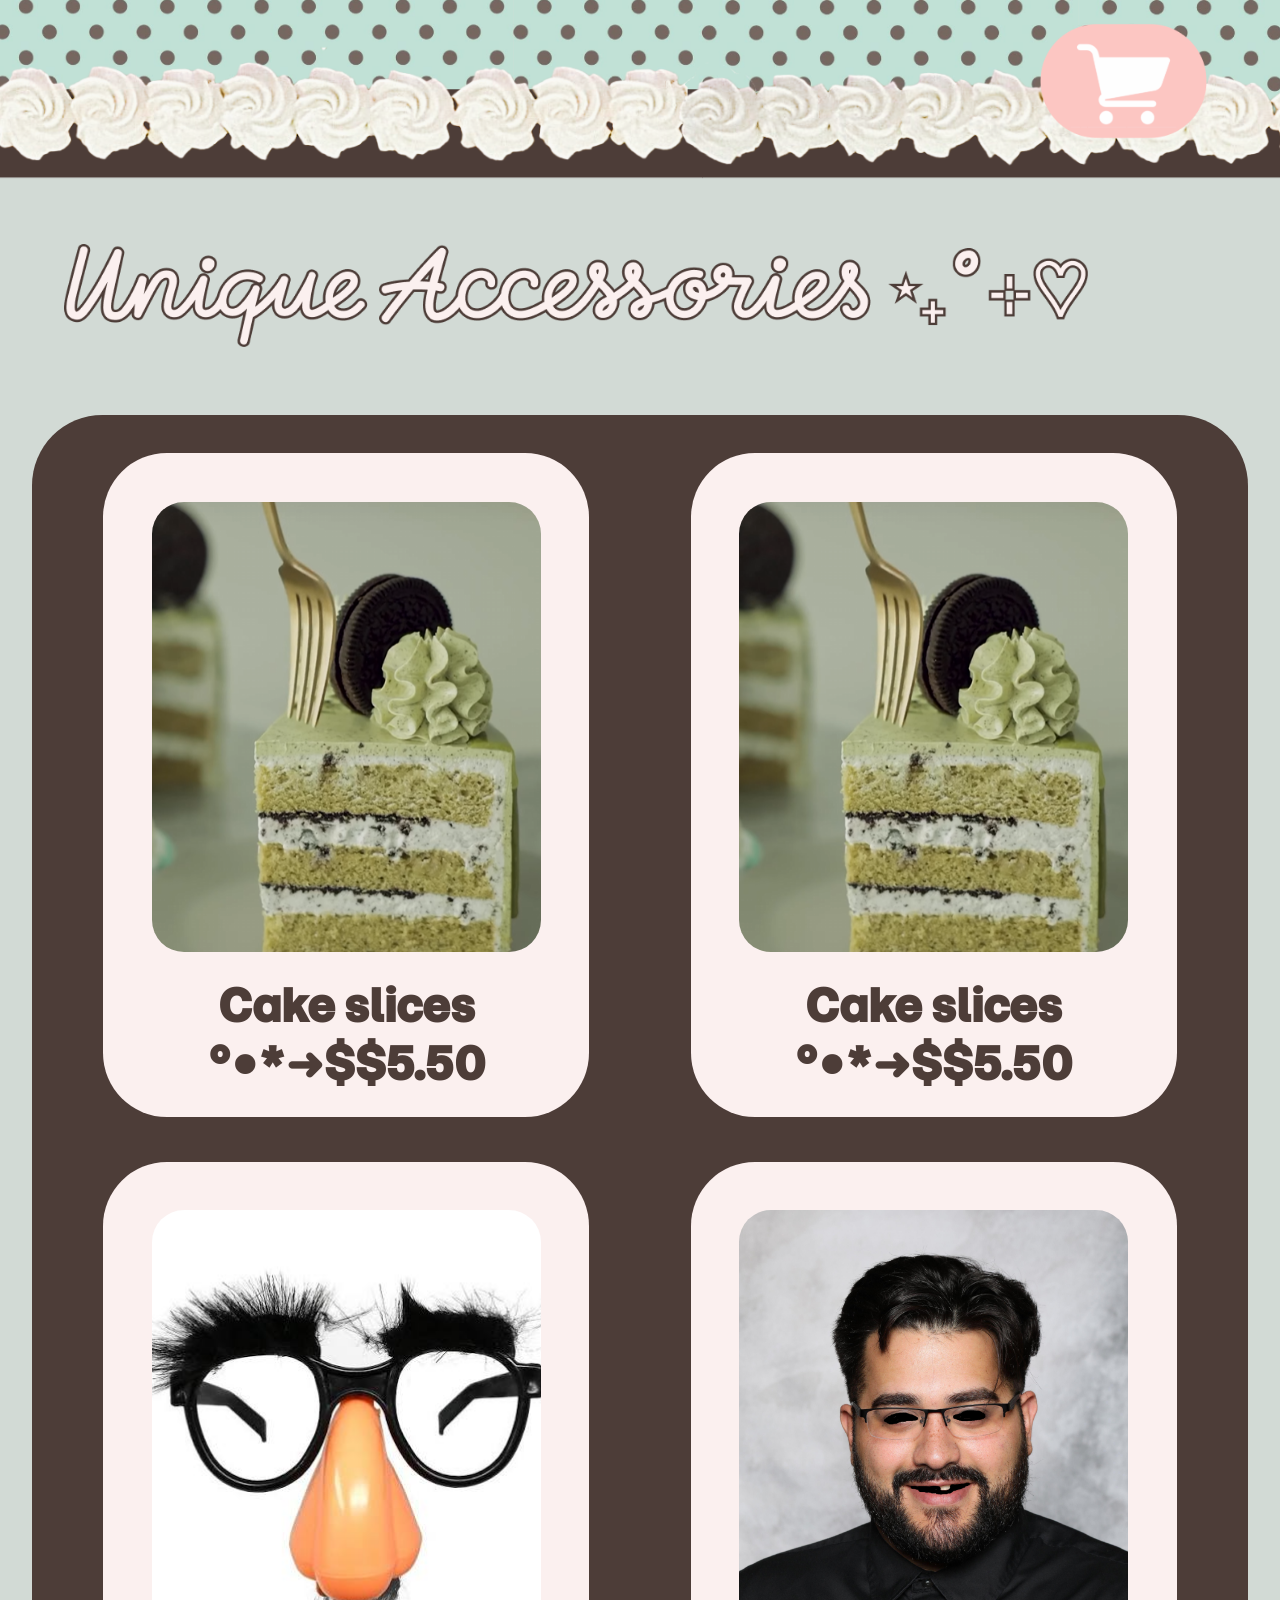
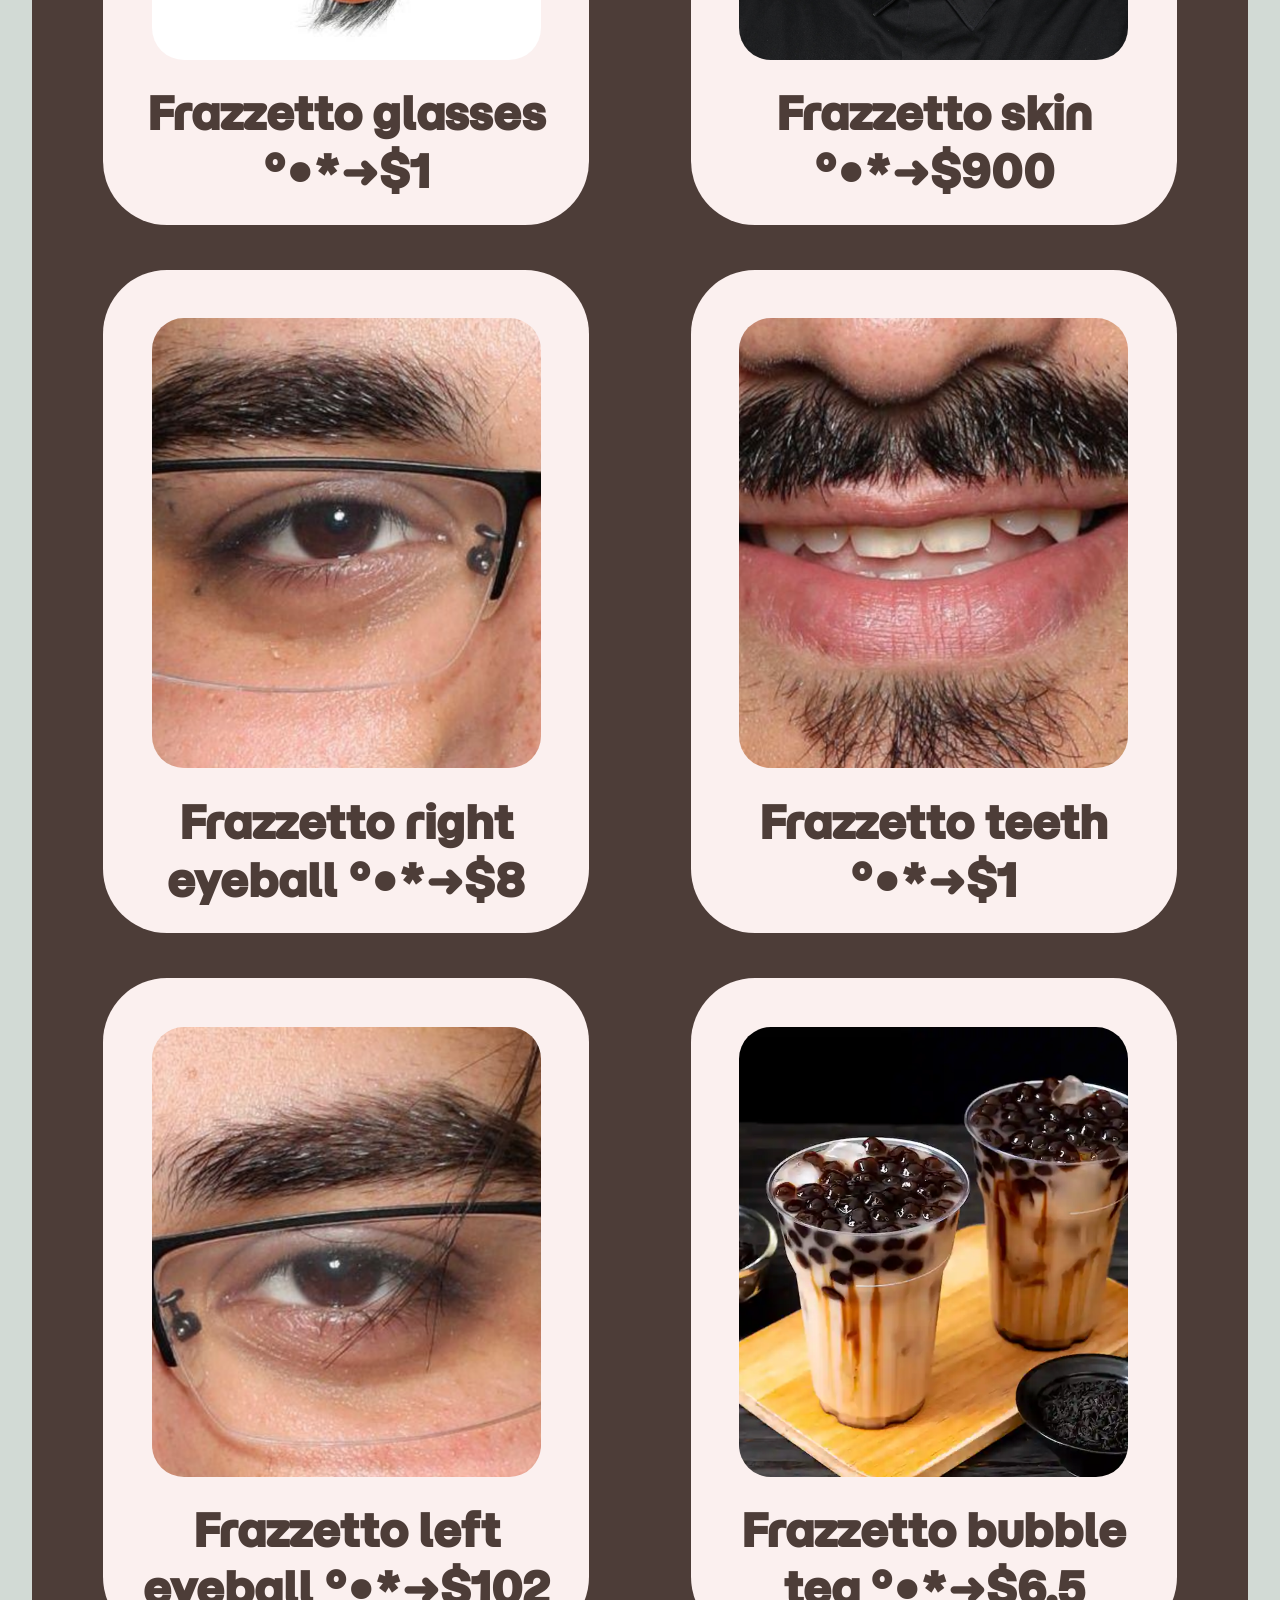
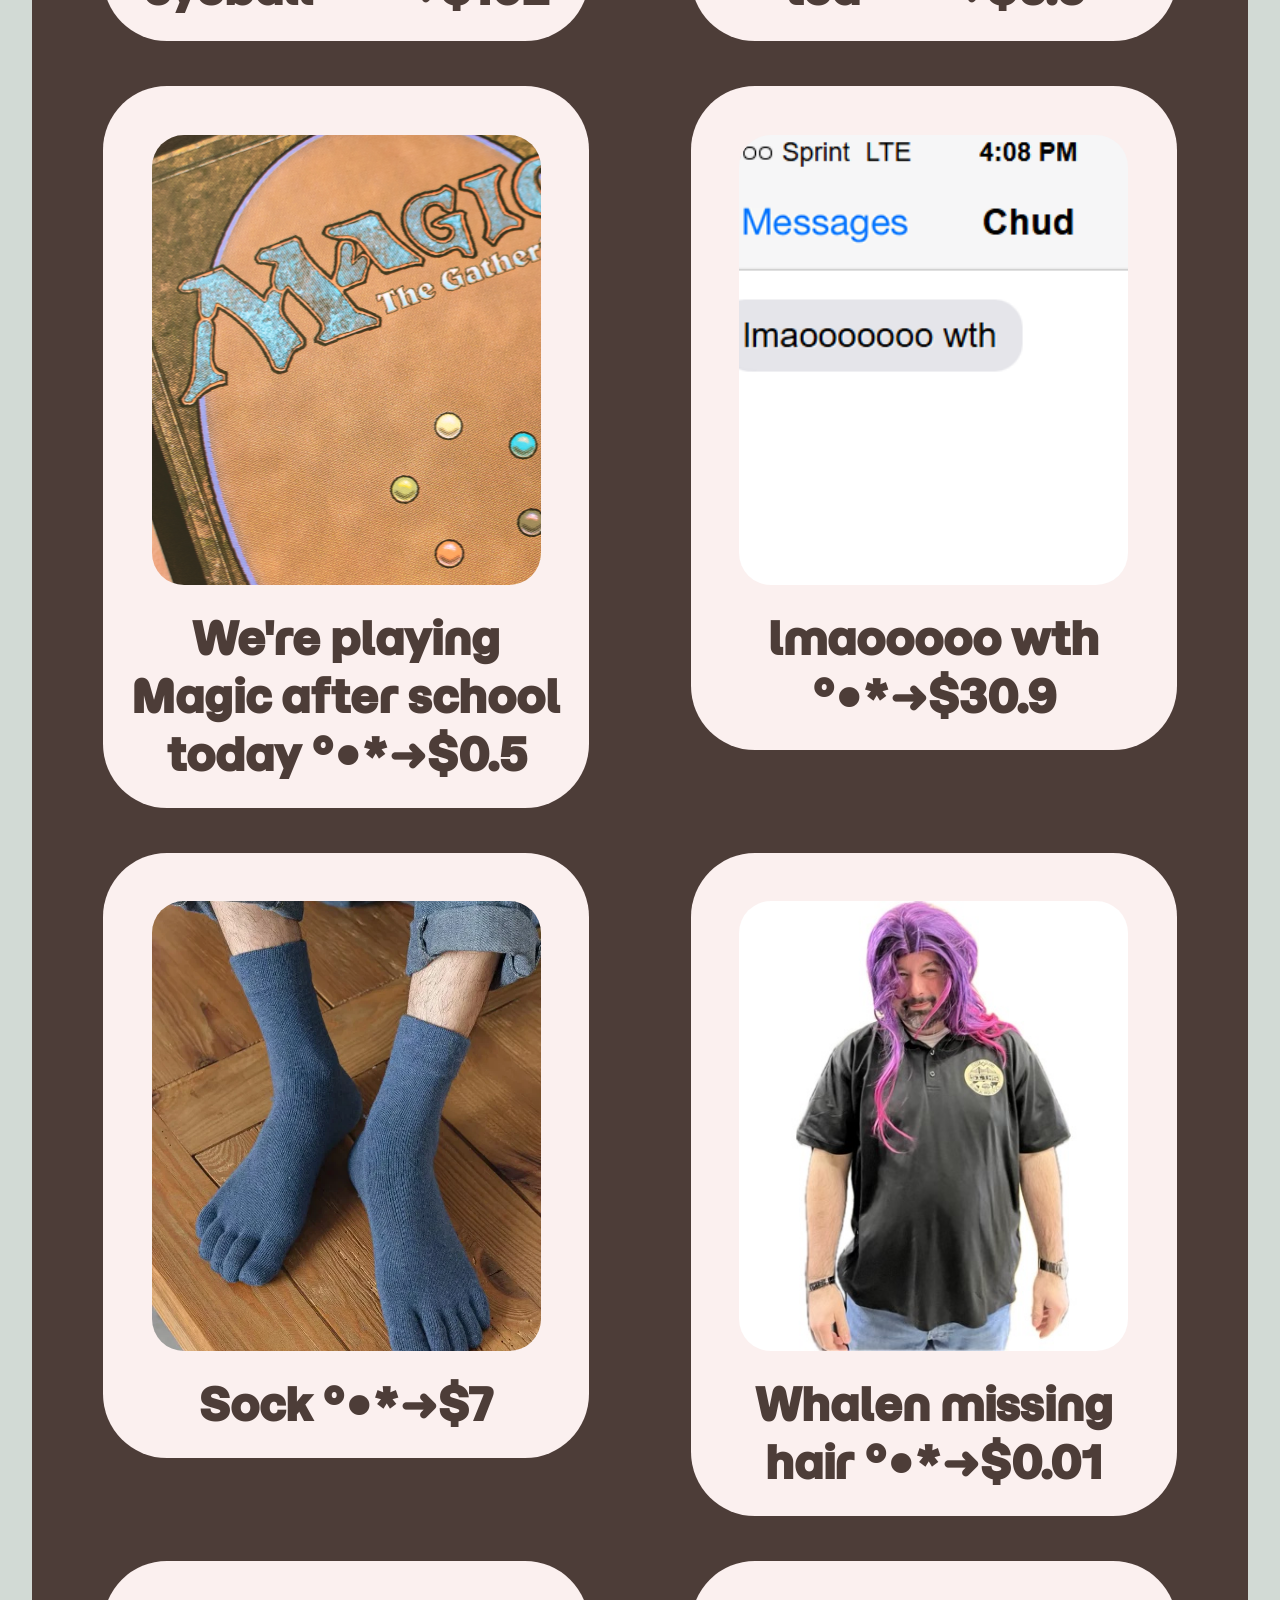
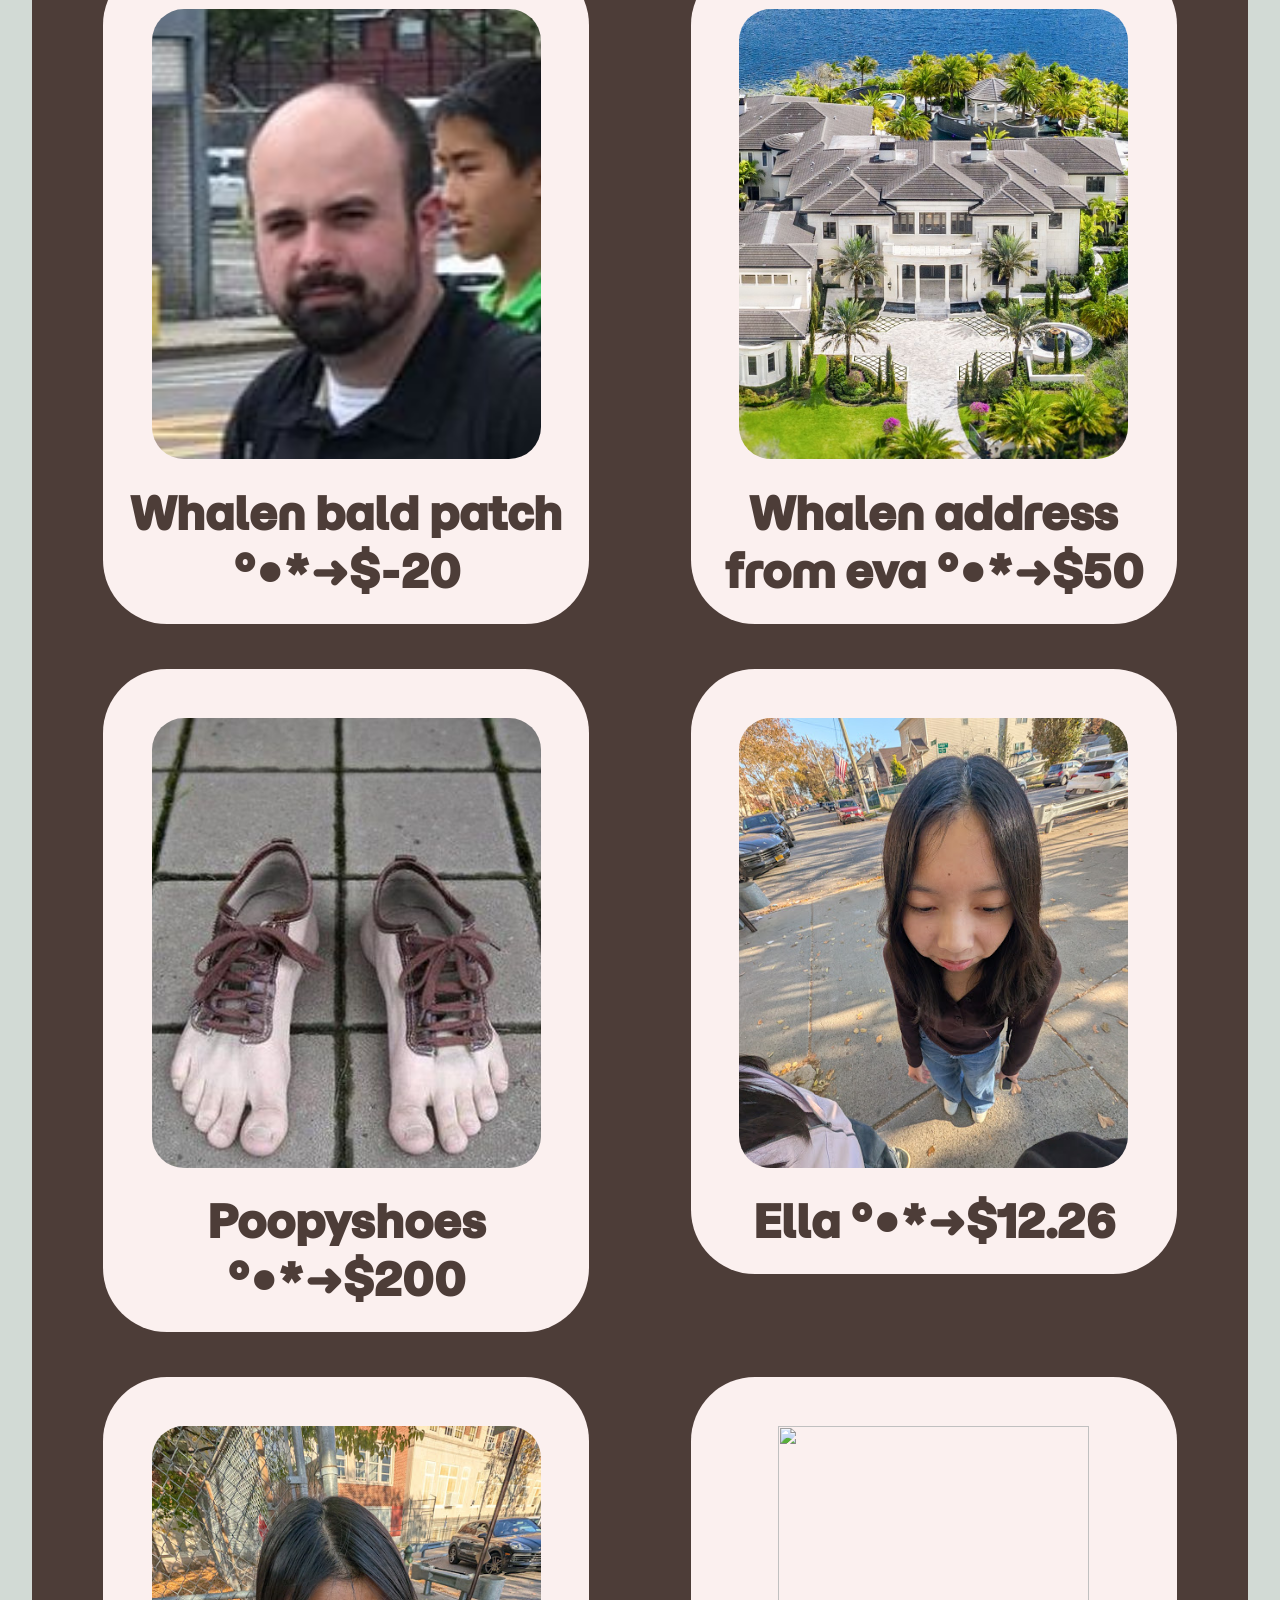
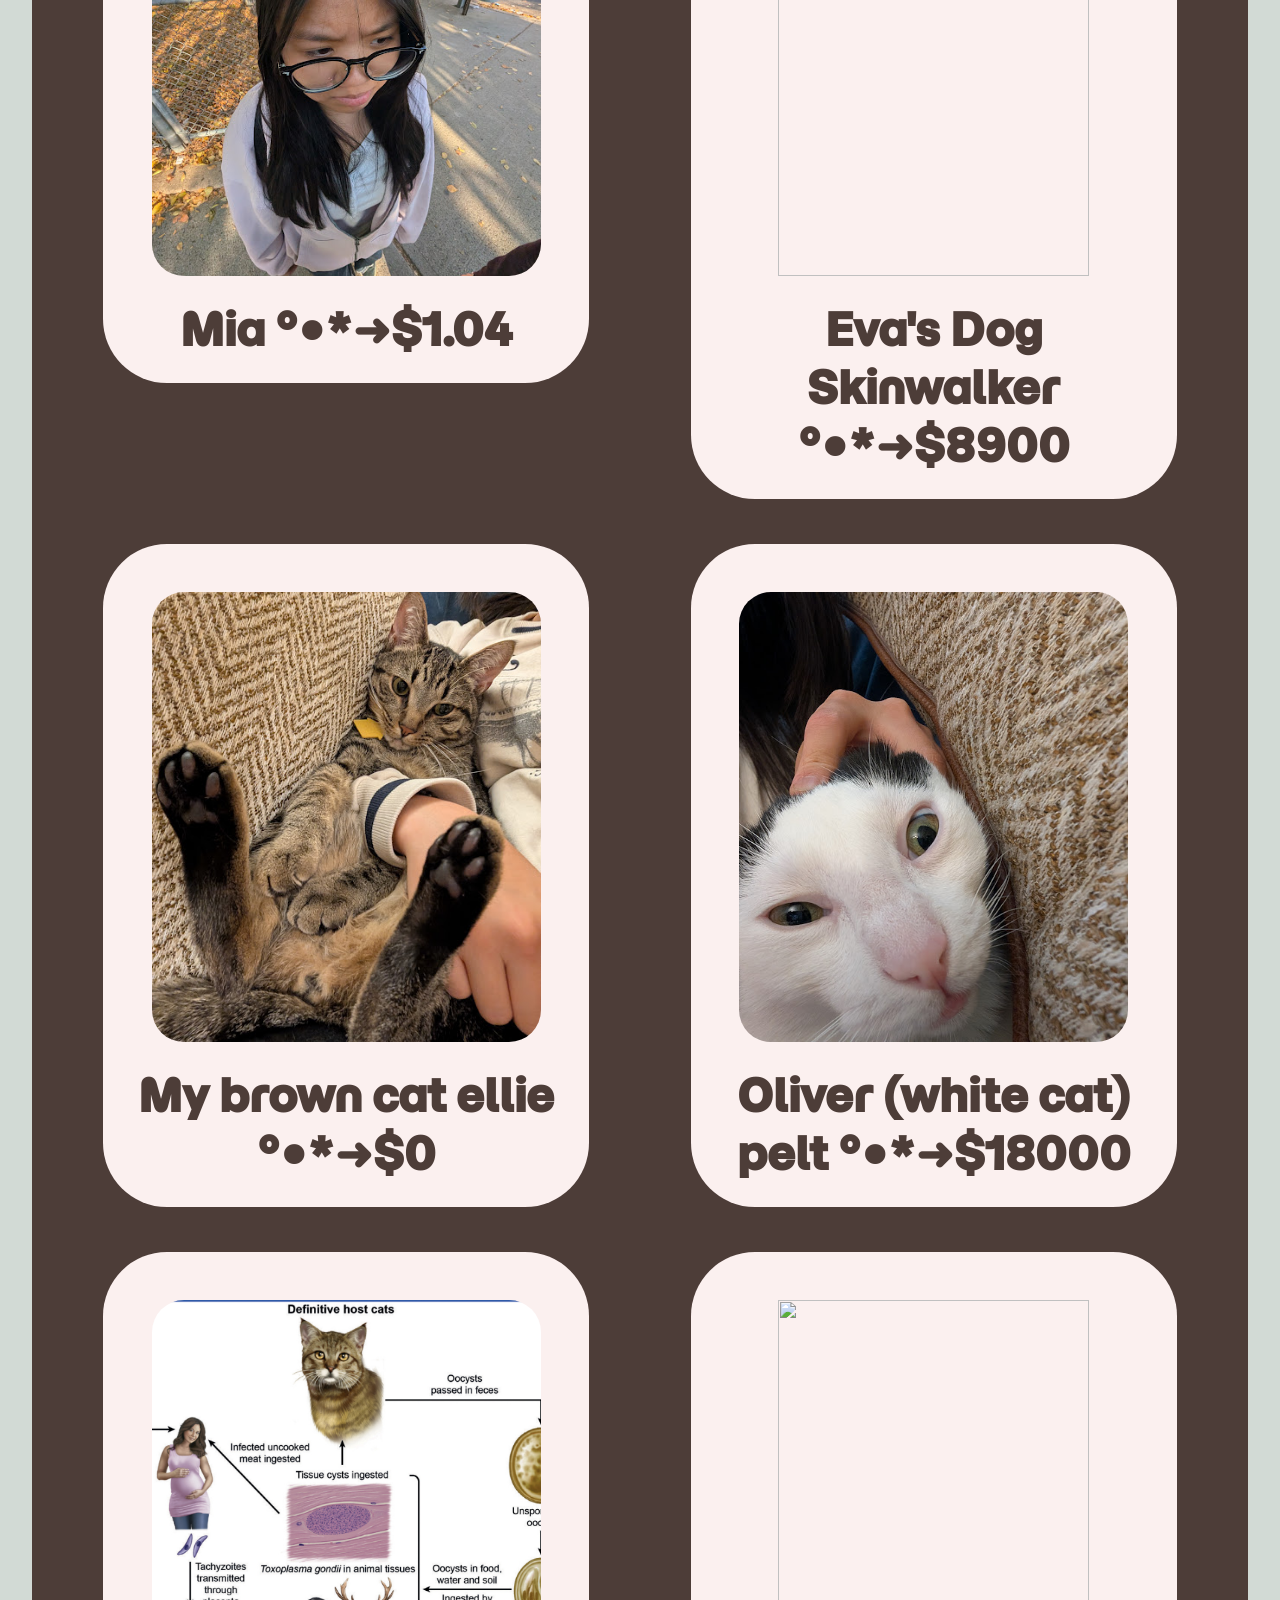
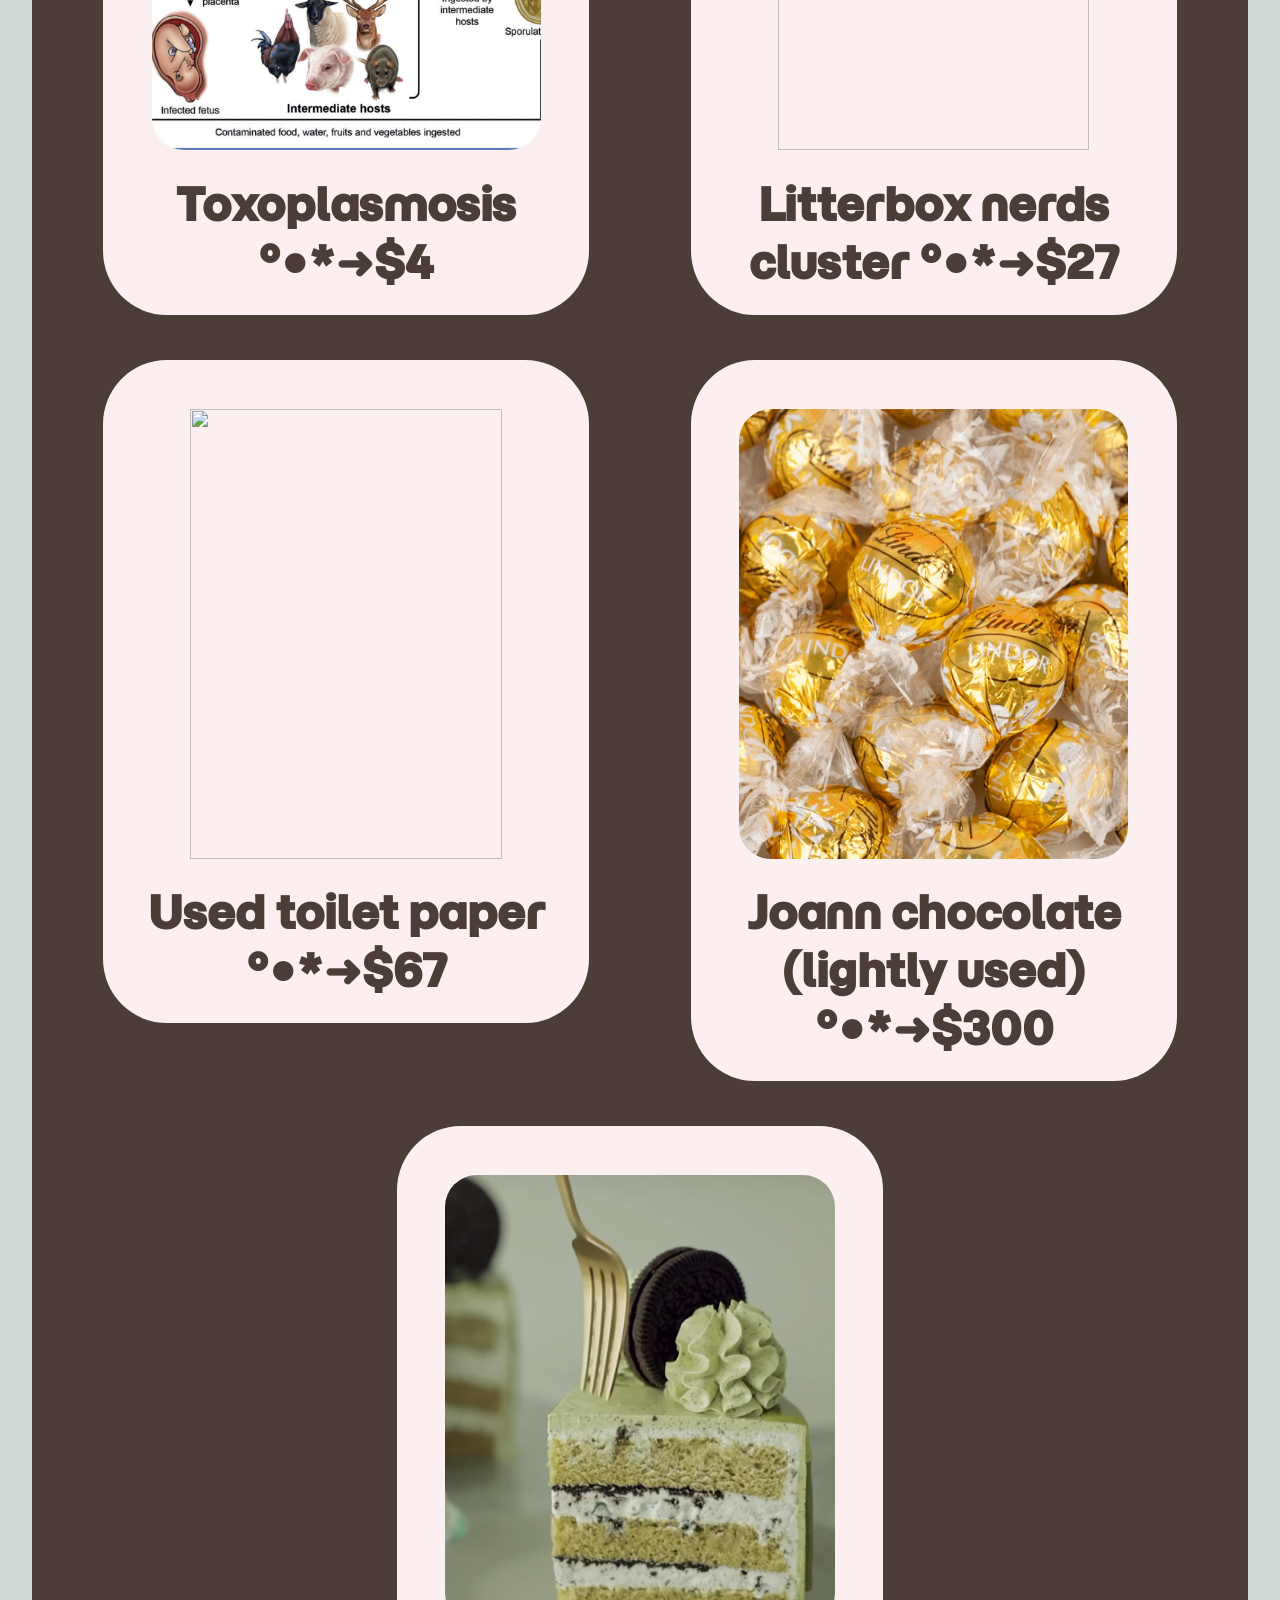
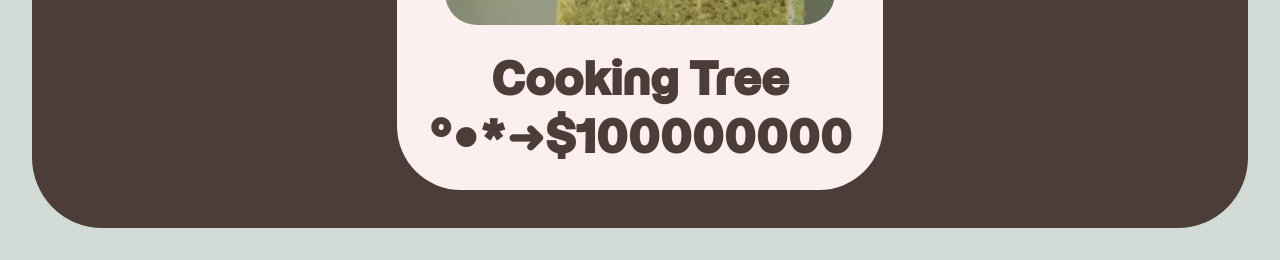
==== shopping.html @ 034e16b4 "save the °•*➜$ symbol" ====
<!DOCTYPE html>
<html lang="en">
<head>
    <meta charset="UTF-8">
    <meta name="viewport" content="width=device-width, initial-scale=1.0">
    <!-- css things -->
    <link rel="stylesheet" href="shopping.css">

    <link rel="preconnect" href="https://fonts.googleapis.com">
    <link rel="preconnect" href="https://fonts.gstatic.com" crossorigin>
    <!-- fonts -->
    <link href="https://fonts.googleapis.com/css2?family=Momo+Trust+Display&display=swap" rel="stylesheet">

    <title>Shopping Page</title>
</head>
<body>
    <div class="nav">
        <img src="design/navbar.png" id = "navImage">
        <img src="design/shoppingCart.png" id = "shoppingBtn">
    </div>

    <img src="design/title.png" id = "title">

    <div class="main" id= "main">
        <div class="card">
            <img src="itemImage/cookingtree.png" class="itemImage">
            <p class="itemName">Cake slices °•*➜$$5.50</p>
            
        </div>

        <div class="card">
            <img src="itemImage/cookingtree.png" class="itemImage">
            <p class="itemName">Cake slices °•*➜$$5.50</p>
            
        </div>

    </div>

    <script src="shopping.js"></script>
</body >
</html>
---- shopping.css ----
body {
    margin: 0;
    padding:0;
    align-items: center;
    justify-content: center;
    box-sizing: border-box;
    overflow-x: hidden;
    background-color: var(--snow);
} 
*{
    margin: 0;
    padding: 0;
    position: relative;
}

:root{
    --chocolate: #4D3D38;
    --seagrass: #61988E;
    --snow:#D2DAD5;
    --cream:#FBF0EF;
    --coral:#FFADAD;
}

.nav{
    height: 20vh;
    display: flex;
    position: relative;
}

#navImage{
    height: 100%;
    min-width: 100vw;
    object-fit:contain ;
    position: absolute;
}

#shoppingBtn{
    height: 80%;
    position: absolute;
    right: 5%;
    top:5%;
}

#title{
    max-height: 15%;
    max-width: 80%;
    
    margin-left: 5%;
    margin-top: 5%;
}

.main{
    overflow: hidden;
    display: flex;
    flex-direction: row;
    flex-wrap: wrap;

    gap: 5vh 2.5%;
    justify-content: space-evenly;
    align-items: normal;

    background-color: var(--chocolate);
    border-radius: 5.5vw;
    height: fit-content;
    min-height: 50vh;
    width: 95%;

    margin: 5% auto 2.5%;
    padding: 3% 0 ;
}

.card{
    background-color: var(--cream);
    border-radius: 5vw;

    display: flex;
    flex-direction: column;
    align-items: center;
    justify-content: center;
    text-align: center ;

    padding: 0;
    width: 40%;
    height: fit-content;
    min-height: 60vh;
}

.itemImage{
    object-fit:cover;
    object-position: center;
    width:80%;
    height: 50vh;
    border-radius: 2.5vw;
    margin-top: 10%;
}

.itemName{
  font-family: "Momo Trust Display", sans-serif;
  font-weight: 600;
  font-style: normal;
  font-size: 5vh;
  text-wrap-mode: wrap;
  max-width: 90%;
  color: var(--chocolate);
  
  margin: 5% 0px;
}
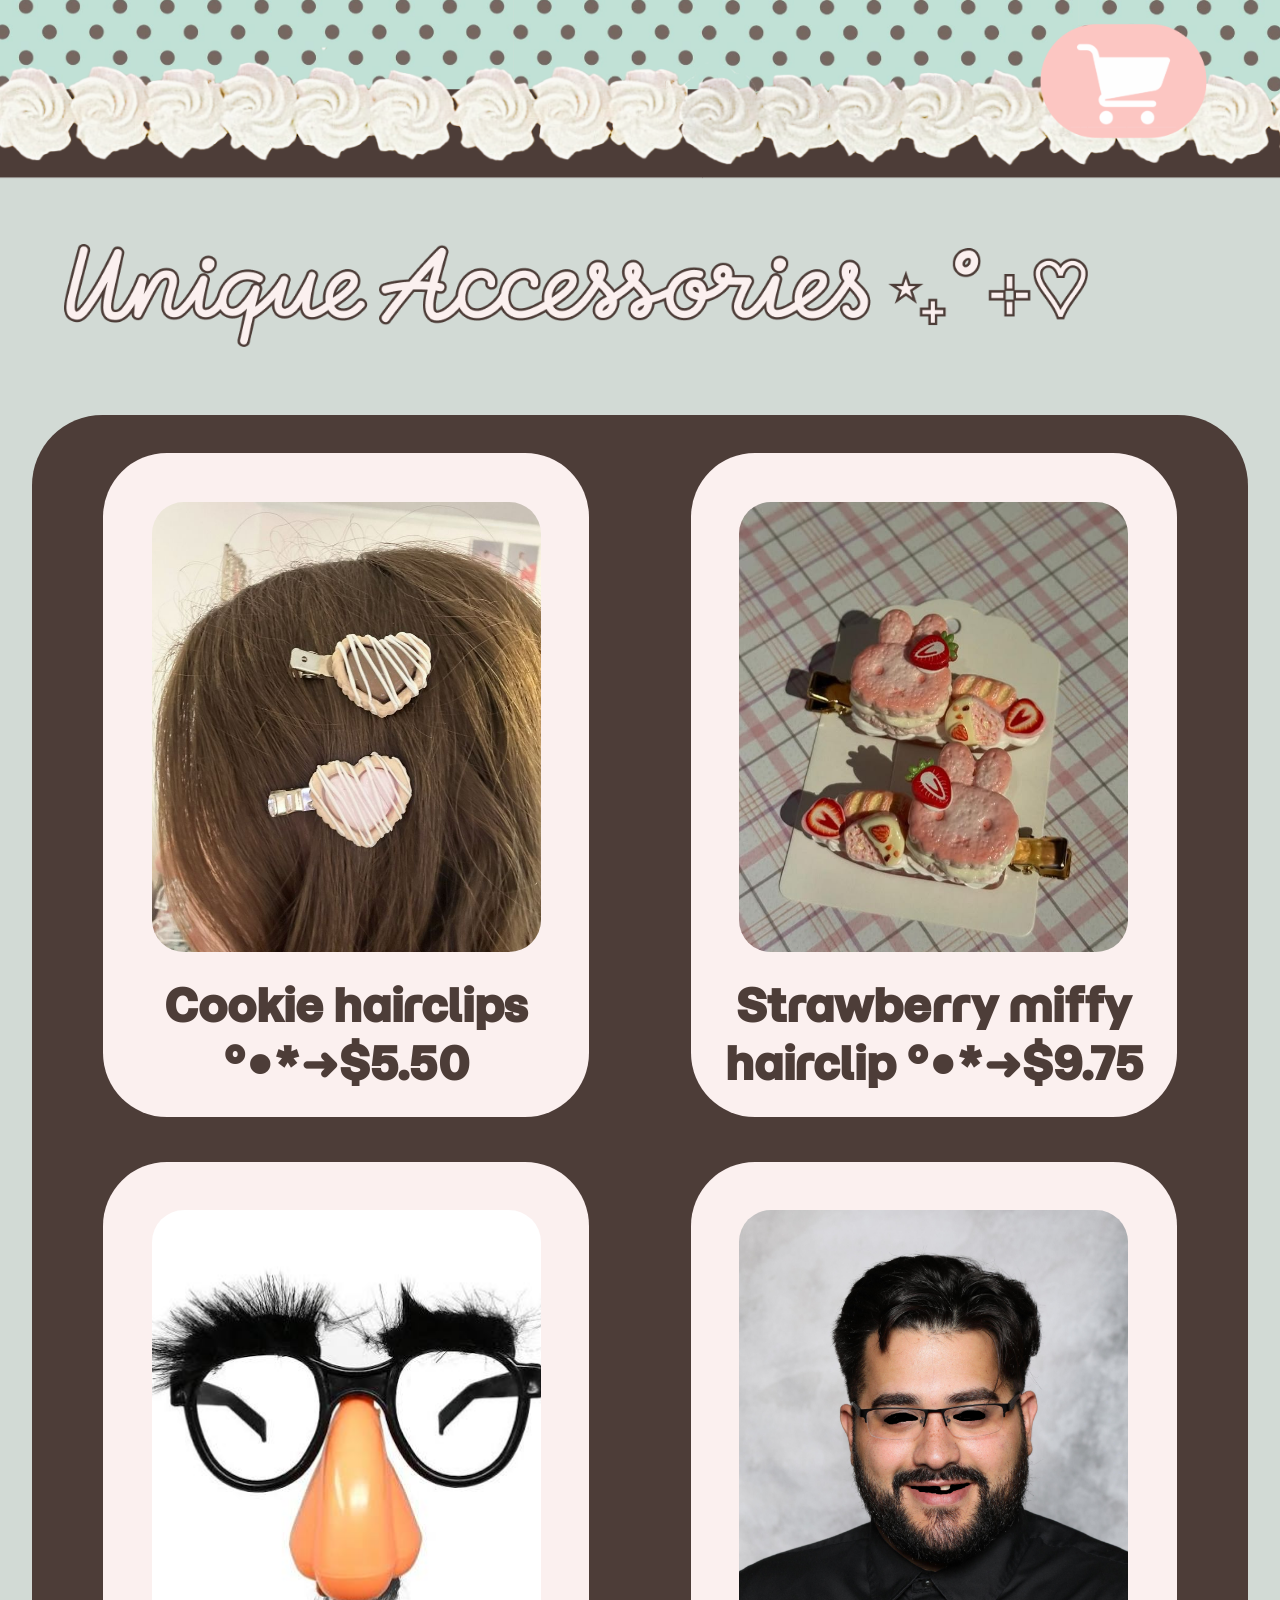
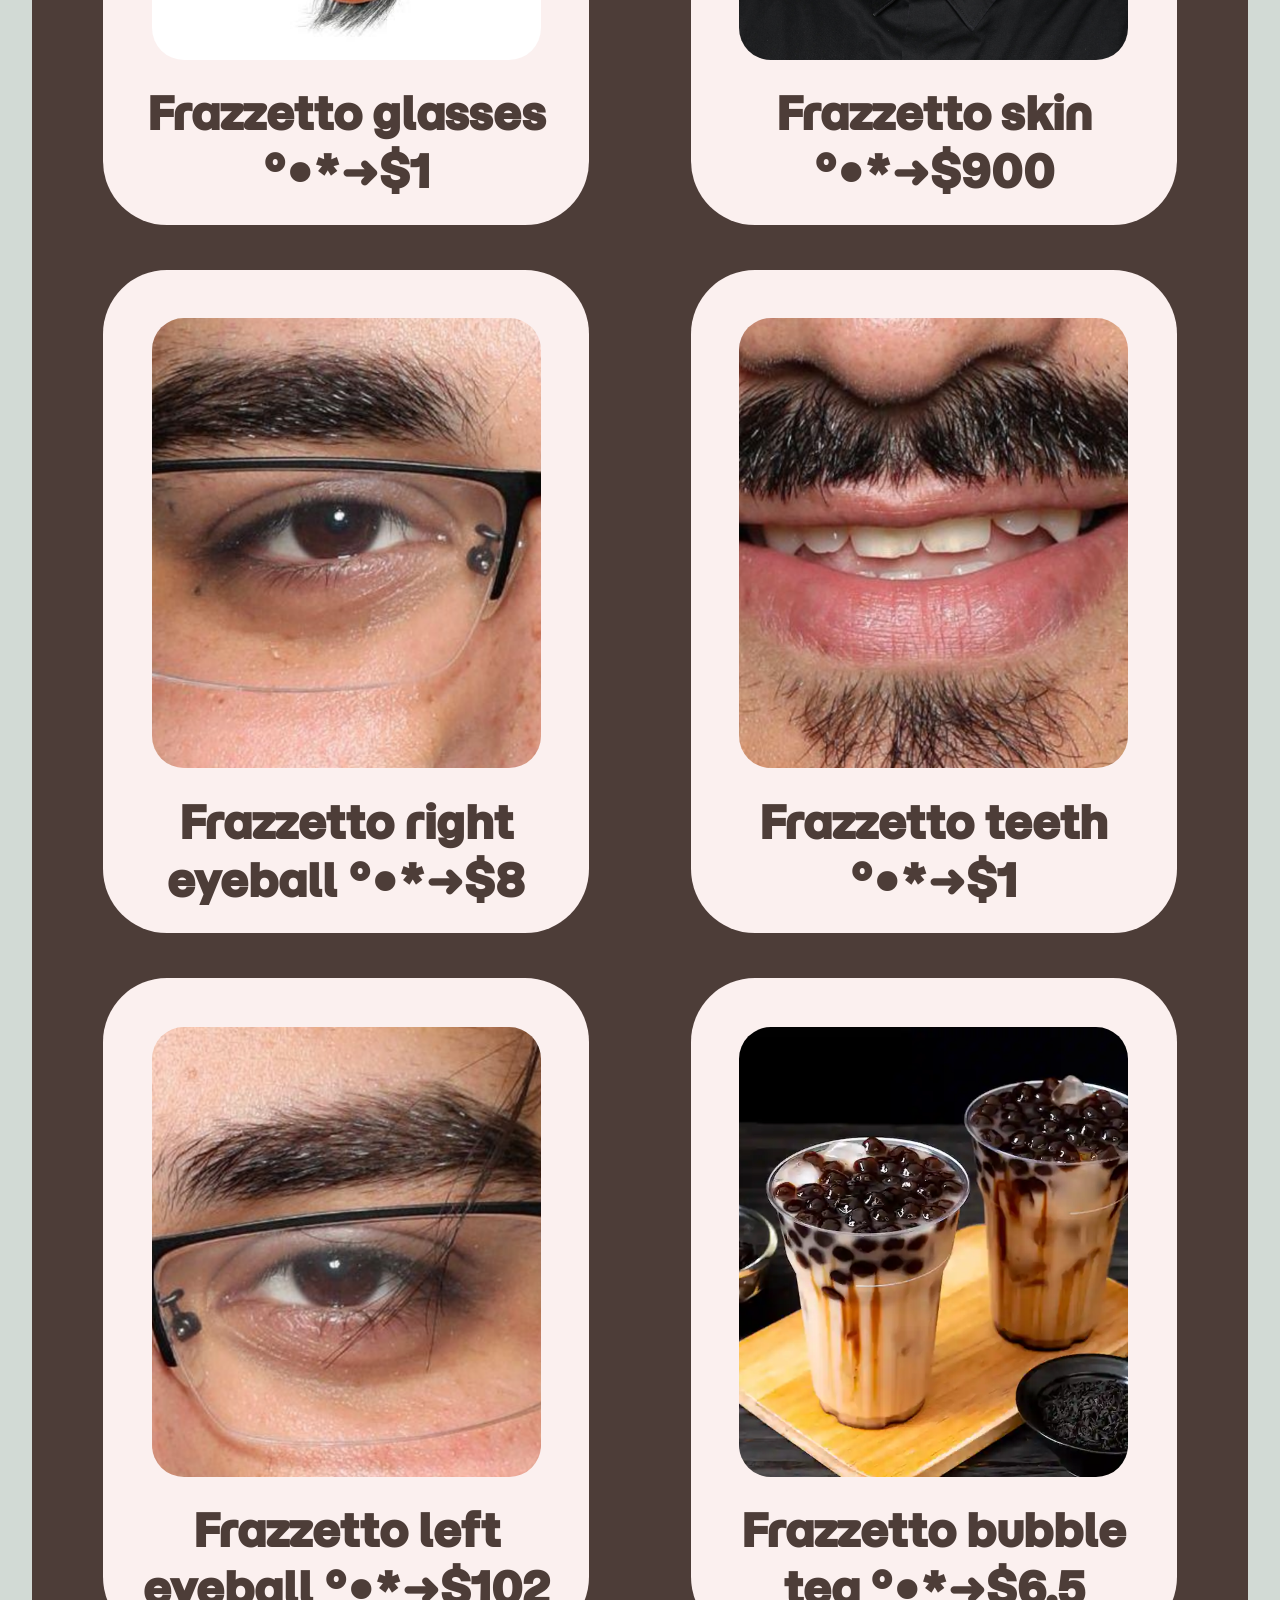
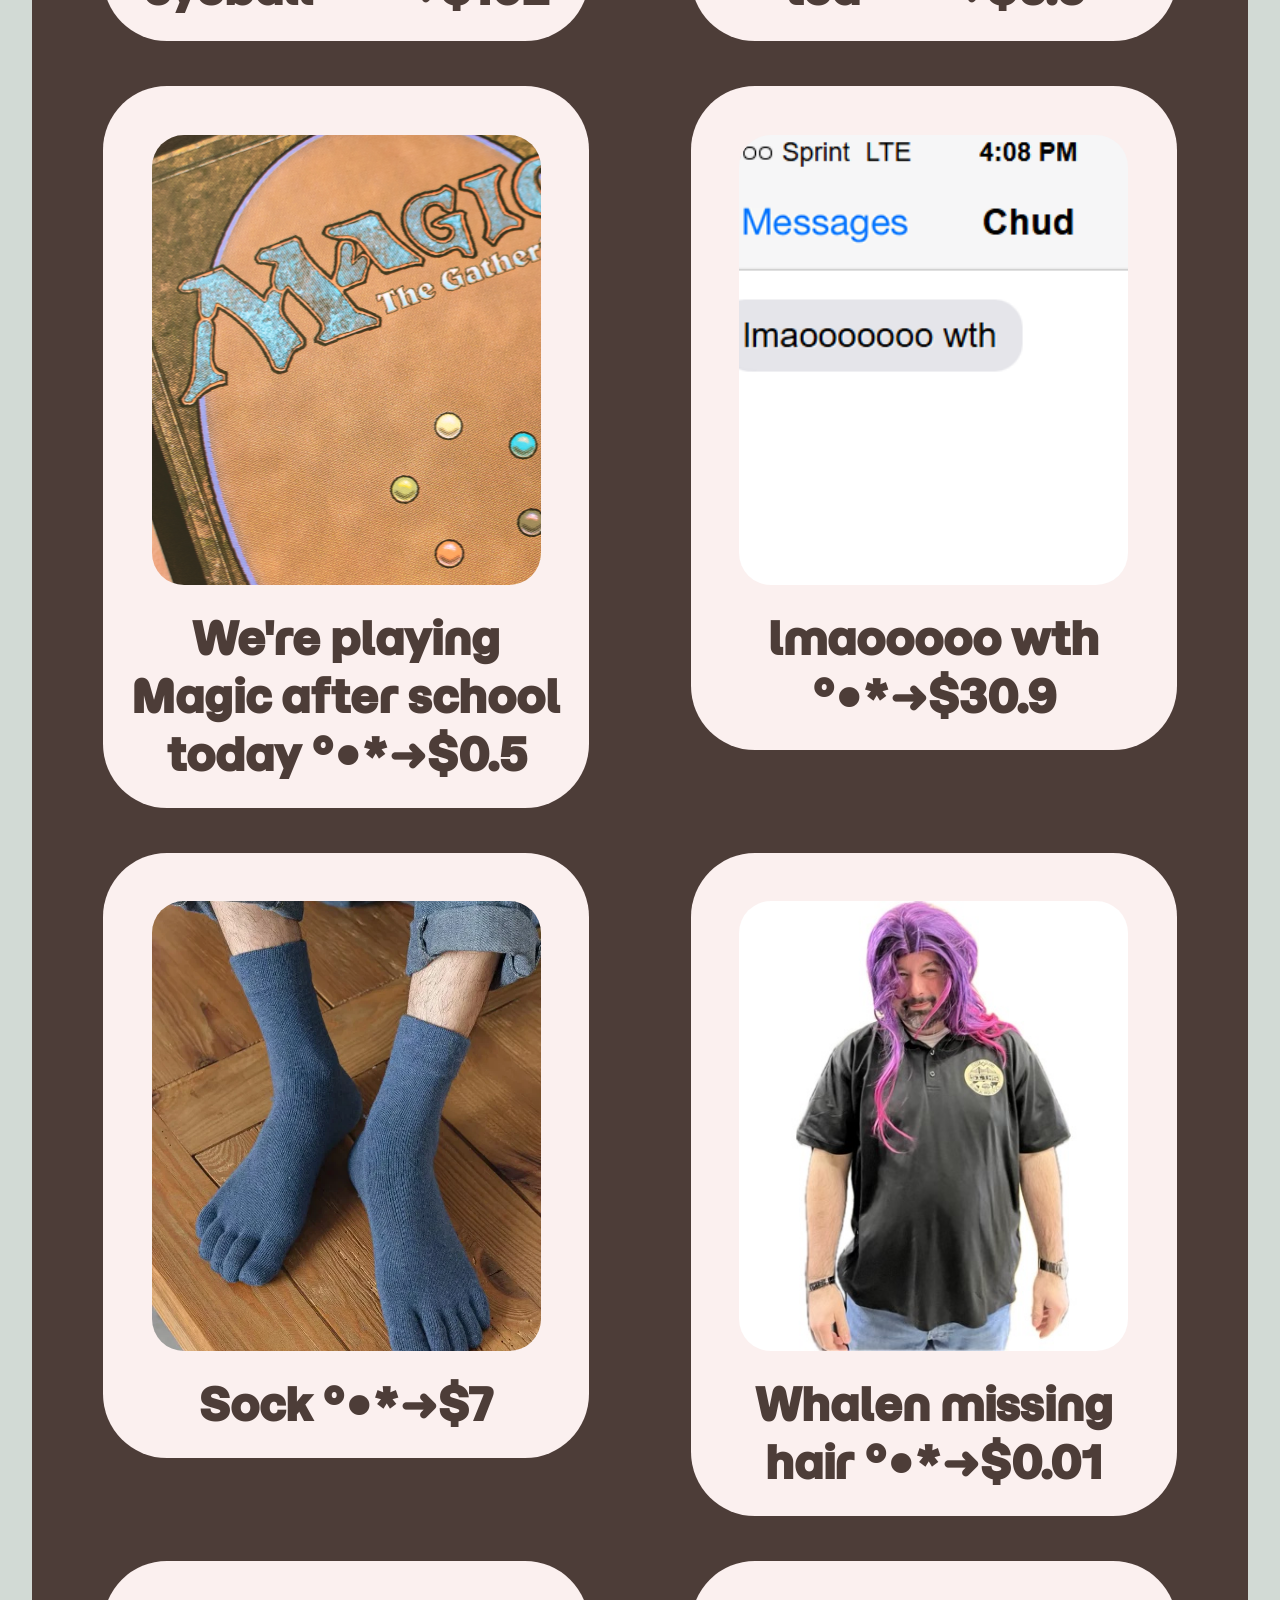
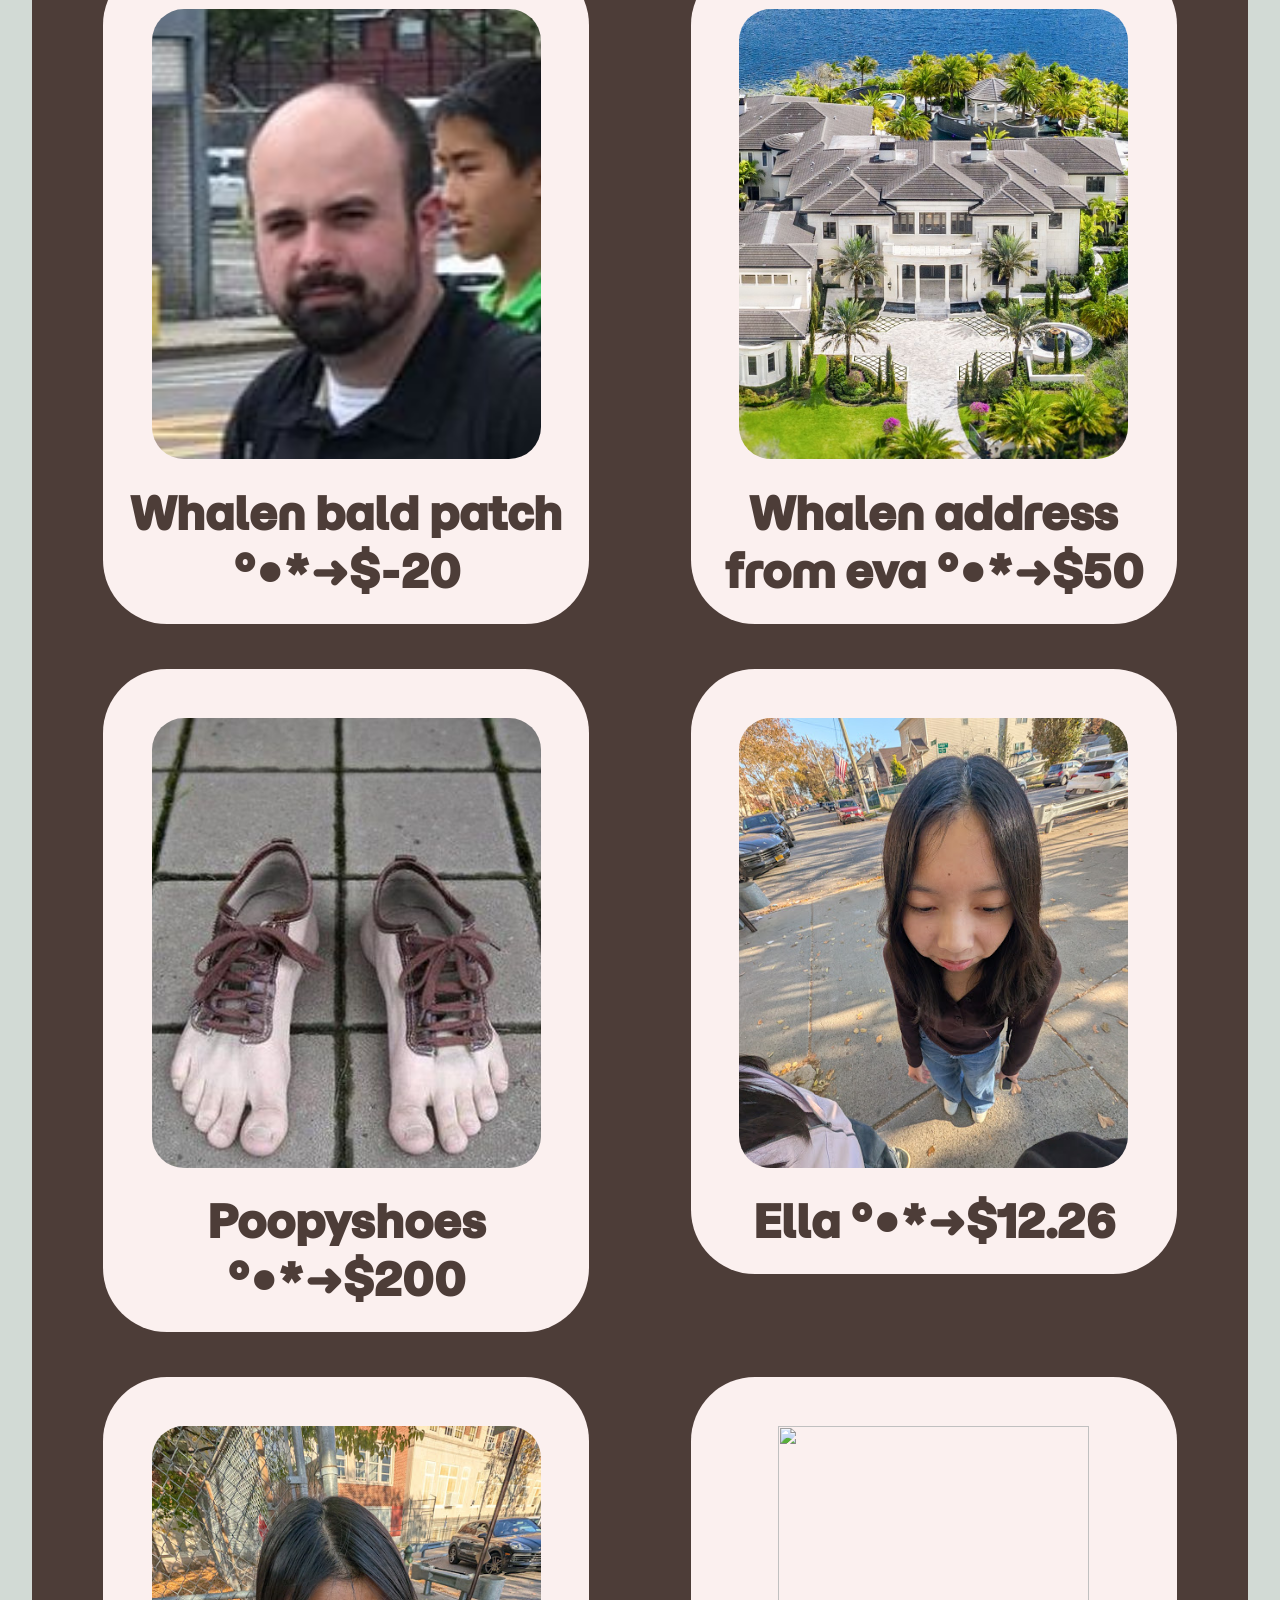
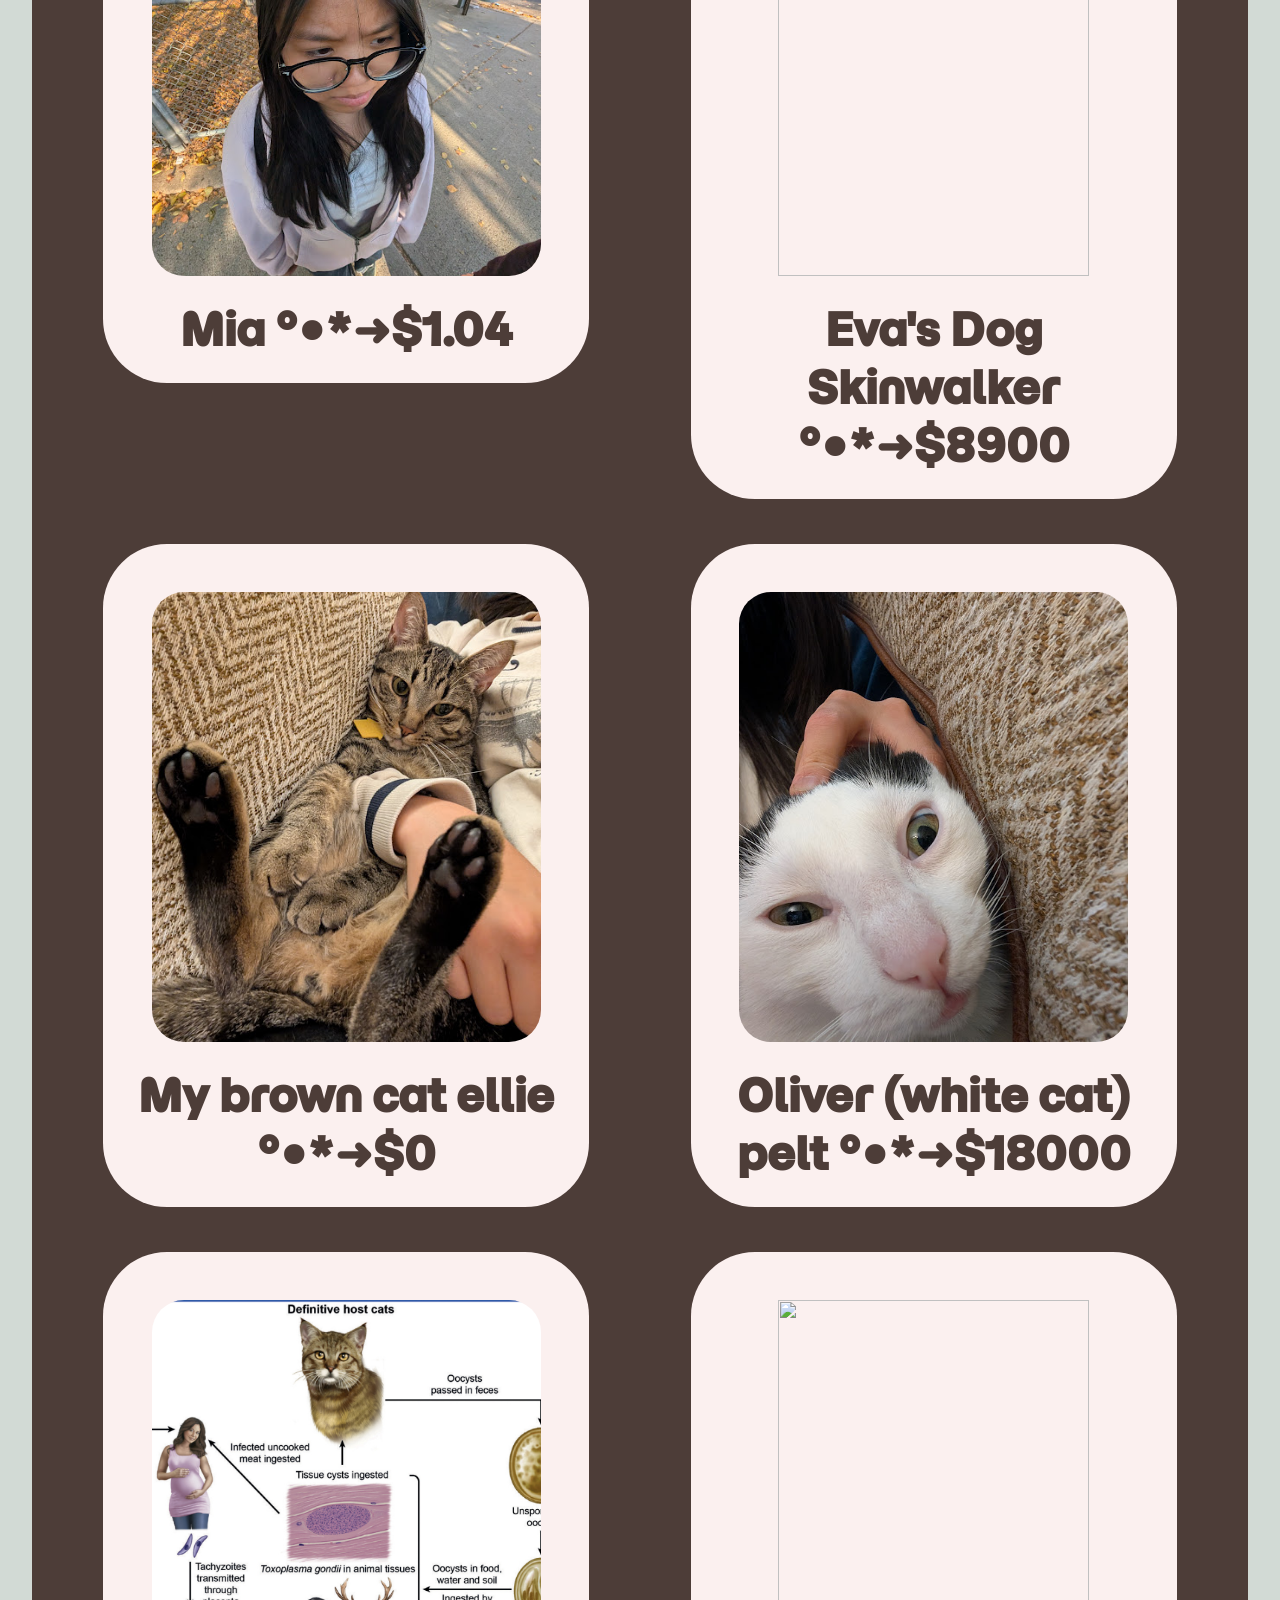
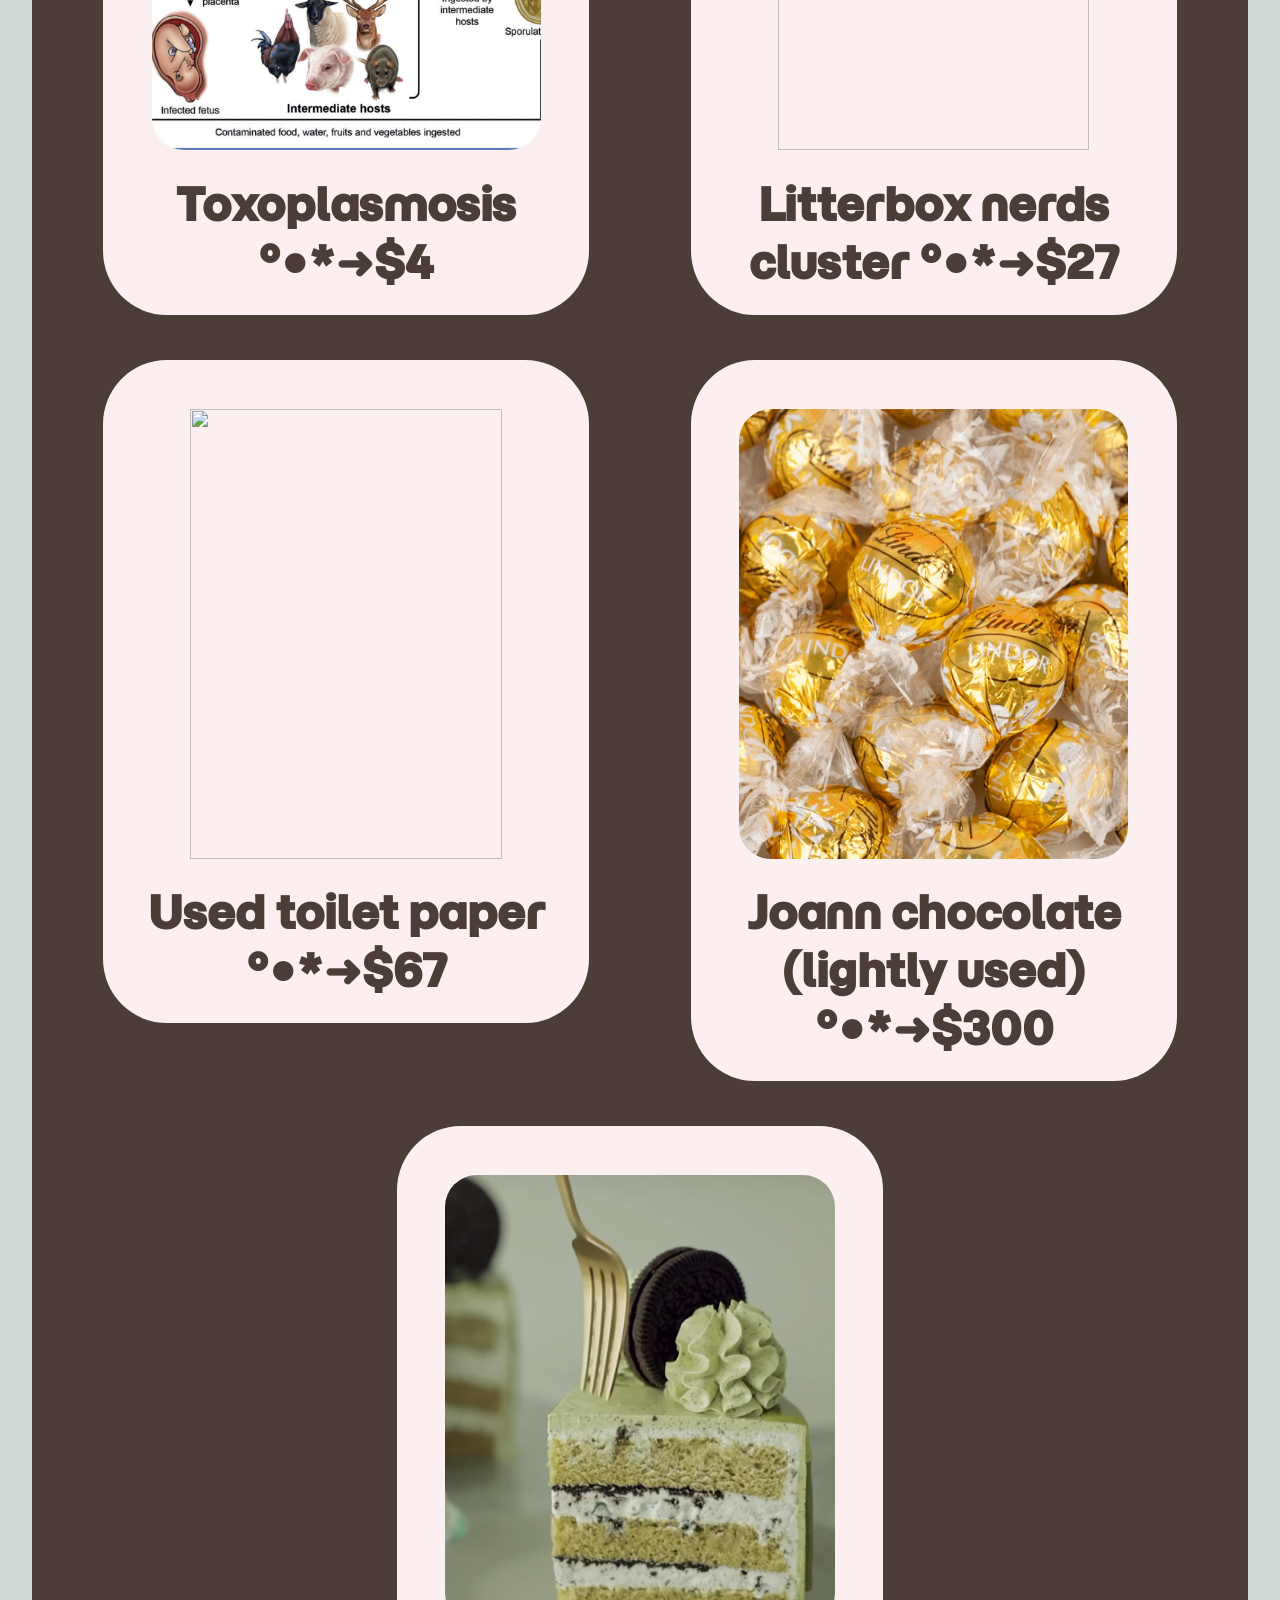
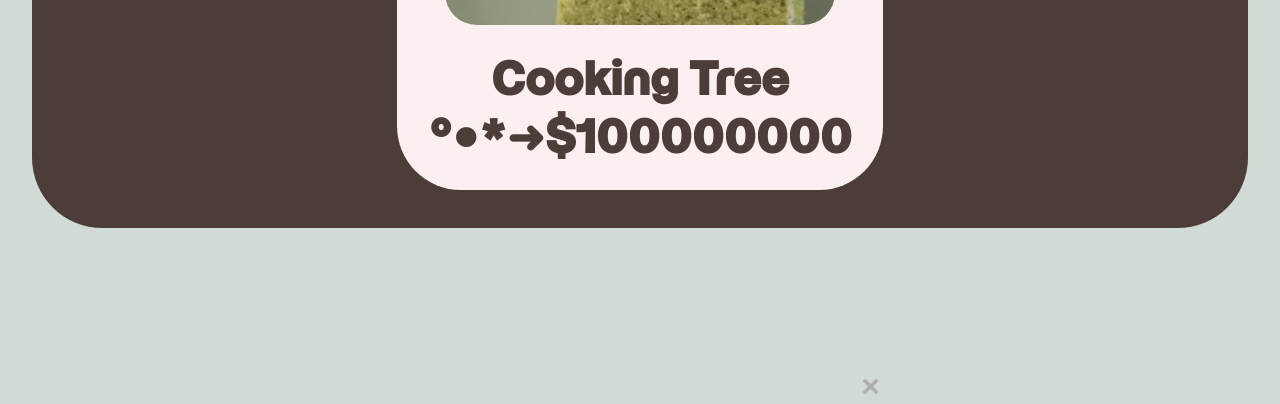
==== commit a255cdc1: "ticklish" ====
--- a/shopping.html
+++ b/shopping.html
@@ -22,18 +22,26 @@
     <img src="design/title.png" id = "title">
 
     <div class="main" id= "main">
-        <div class="card">
-            <img src="itemImage/cookingtree.png" class="itemImage">
-            <p class="itemName">Cake slices °•*➜$$5.50</p>
+        <a class="card" href="">
+            <img src="itemImage/hairclip.jpg" class="itemImage">
+            <p class="itemName">Cookie hairclips °•*➜$5.50</p>
+             
+        </a>
+        
+        
+
+        <a class="card" href="https://www.depop.com/products/bberry_sweetj-miffy-strawberry-sweet-desserthairclip-set-ac18/">
+            <img src="itemImage/hairclip2.jpg" class="itemImage">
+            <p class="itemName">Strawberry miffy hairclip °•*➜$9.75</p>
             
+        </a>
+
+    </div>
+
+    <div class="modal">
+        <div class="buyCard">
+            <button type="button" class="close-btn">&times;</button>
         </div>
-
-        <div class="card">
-            <img src="itemImage/cookingtree.png" class="itemImage">
-            <p class="itemName">Cake slices °•*➜$$5.50</p>
-            
-        </div>
-
     </div>
 
     <script src="shopping.js"></script>
--- a/shopping.css
+++ b/shopping.css
@@ -78,6 +78,7 @@
     align-items: center;
     justify-content: center;
     text-align: center ;
+    text-decoration: none;
 
     padding: 0;
     width: 40%;
@@ -99,9 +100,29 @@
   font-weight: 600;
   font-style: normal;
   font-size: 5vh;
+  
   text-wrap-mode: wrap;
   max-width: 90%;
   color: var(--chocolate);
   
   margin: 5% 0px;
 }
+
+
+/* Modal Button */
+
+
+.close-btn {
+  position: absolute;
+  top: 110px;              
+  right: 400px;            
+  background: none;
+  border: none;
+  color: #afafaf;        
+  font-size: 32px;        
+  font-weight: bold;
+  cursor: pointer;
+  line-height: 1;
+  padding: 0;
+  transition: transform 0.1s ease, color 0.1s ease;
+}
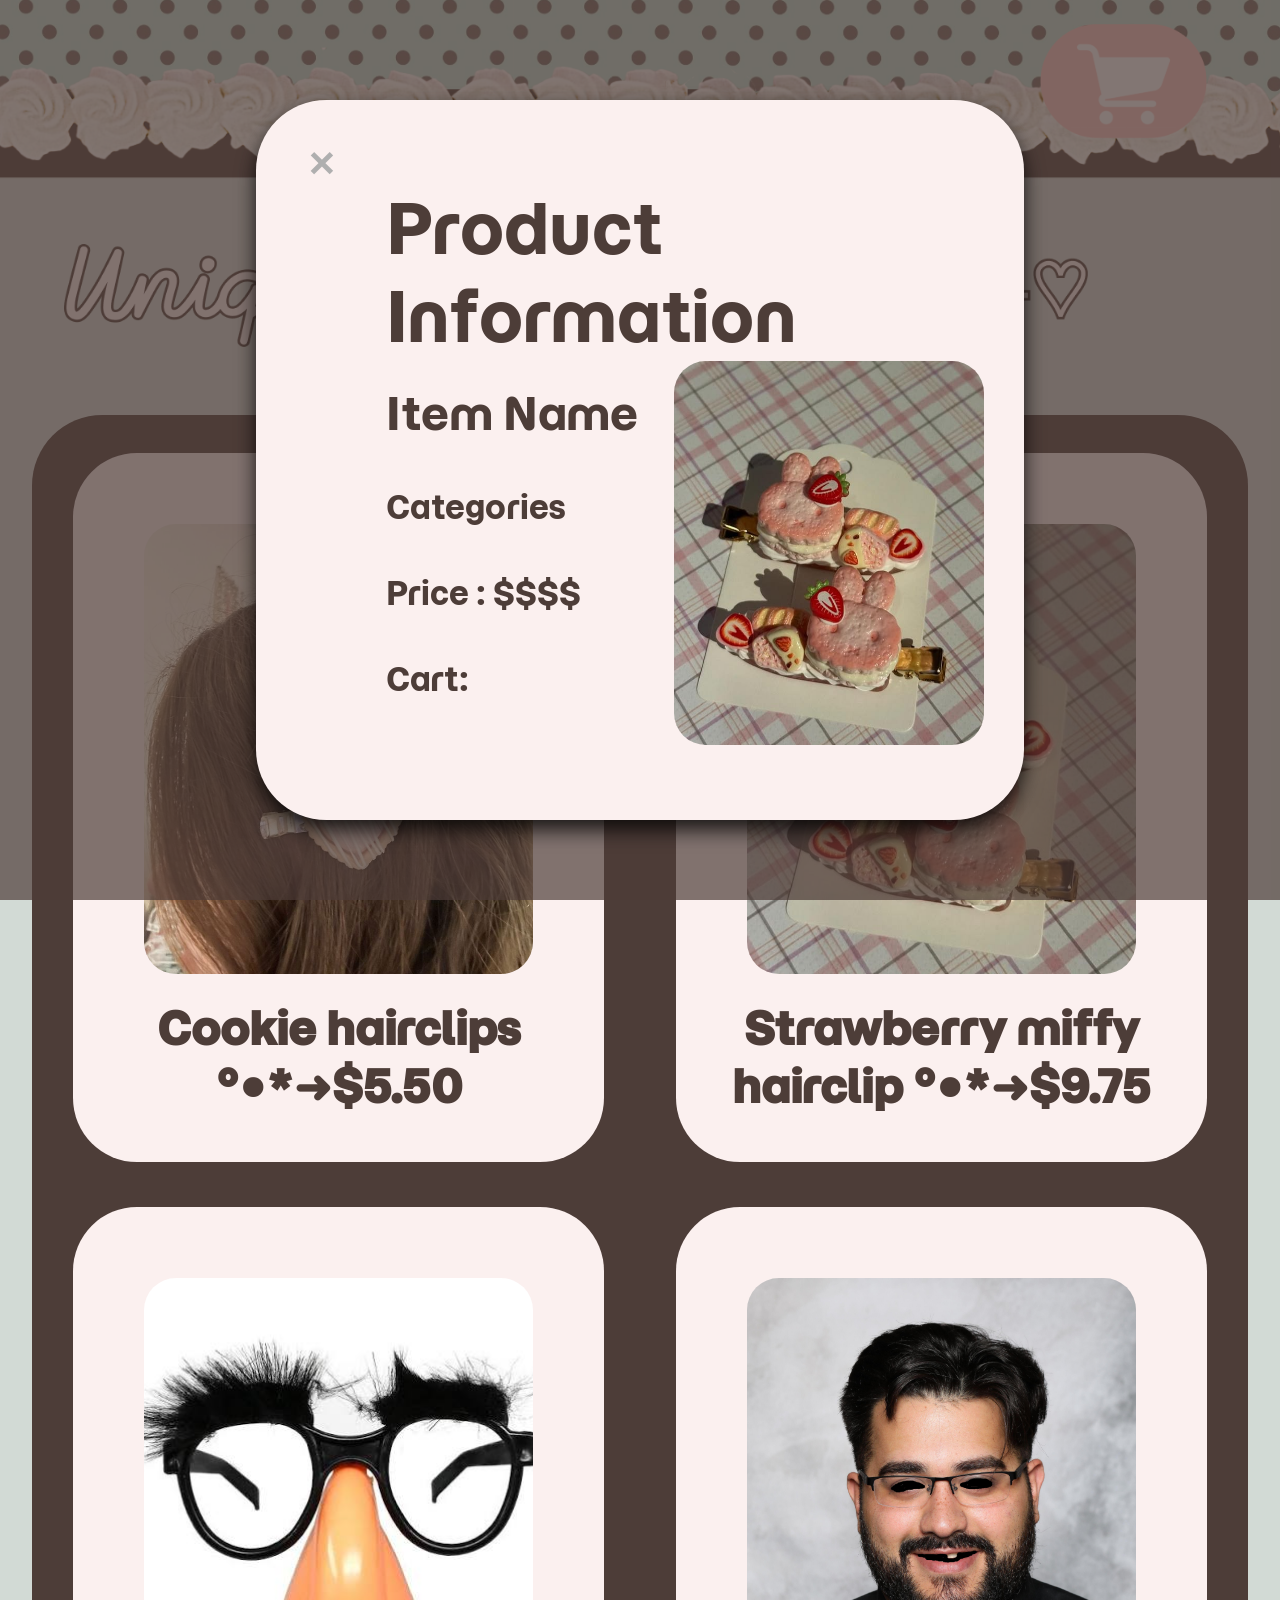
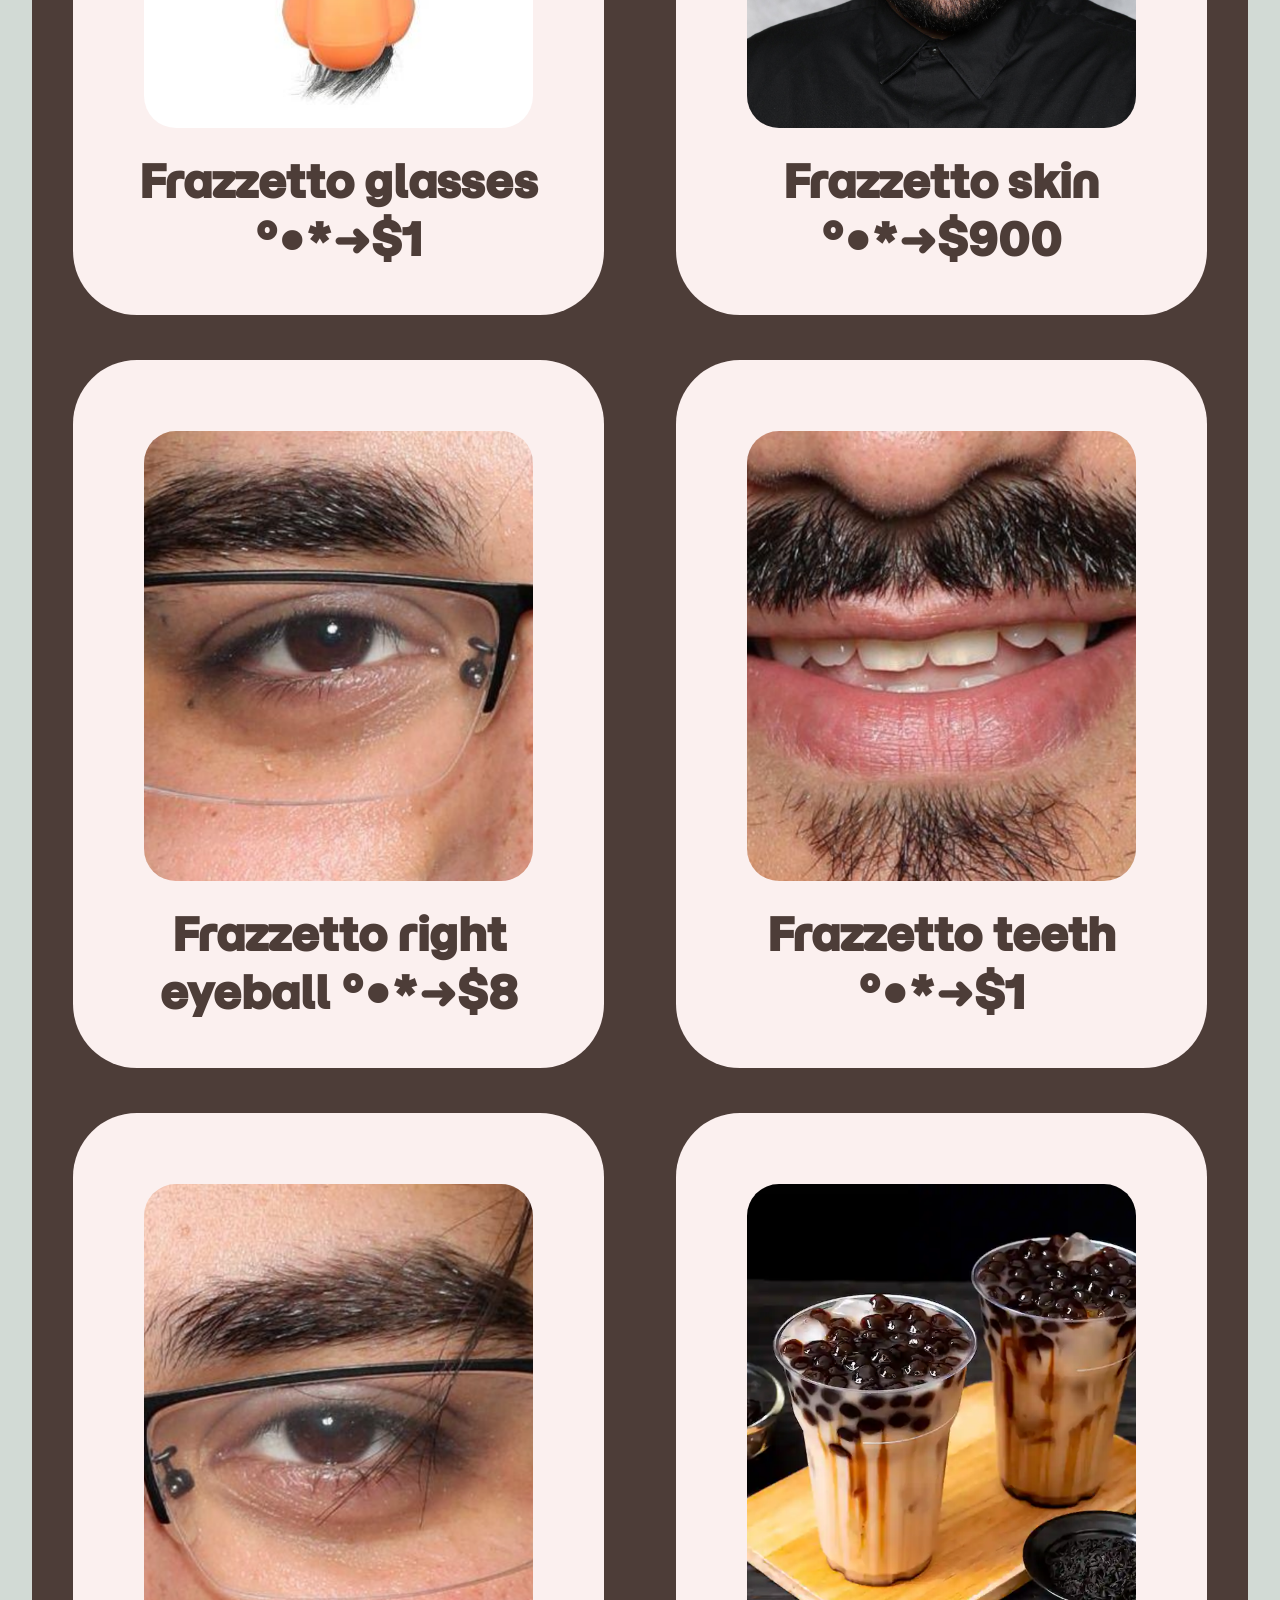
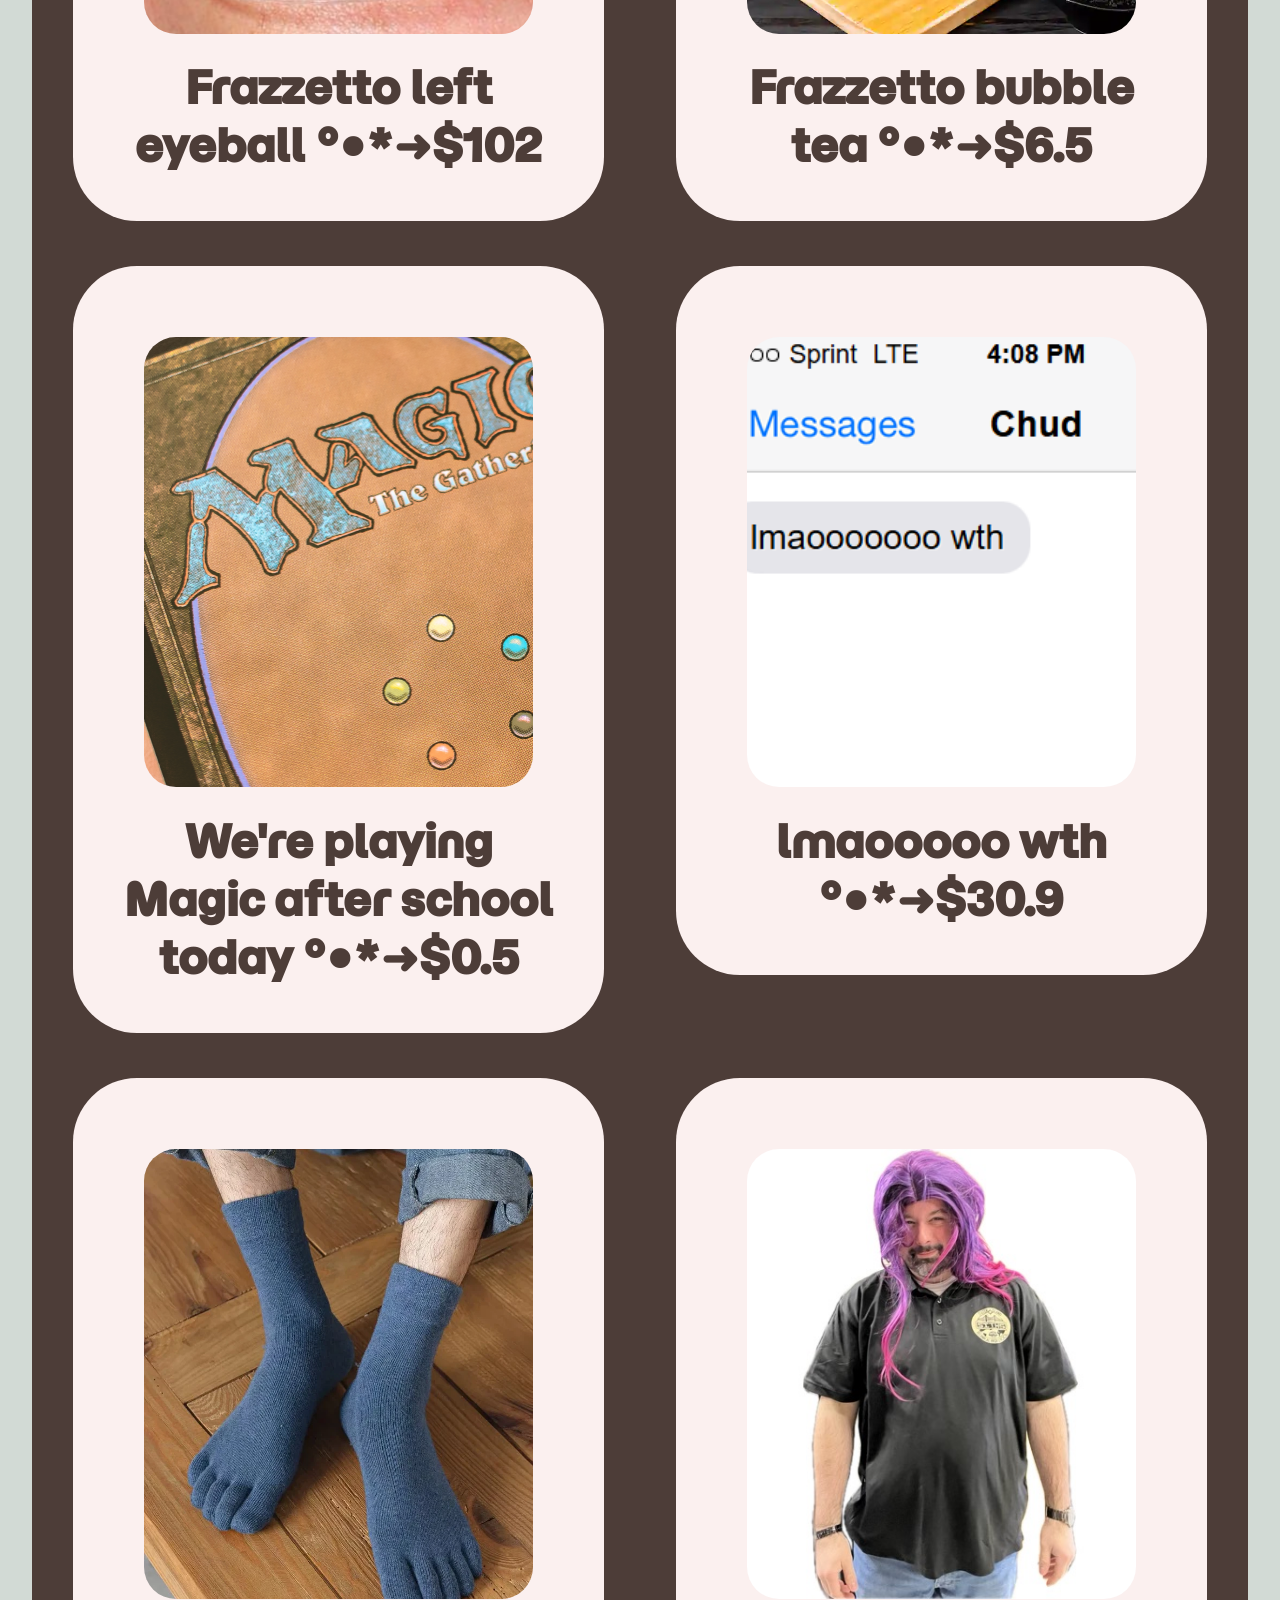
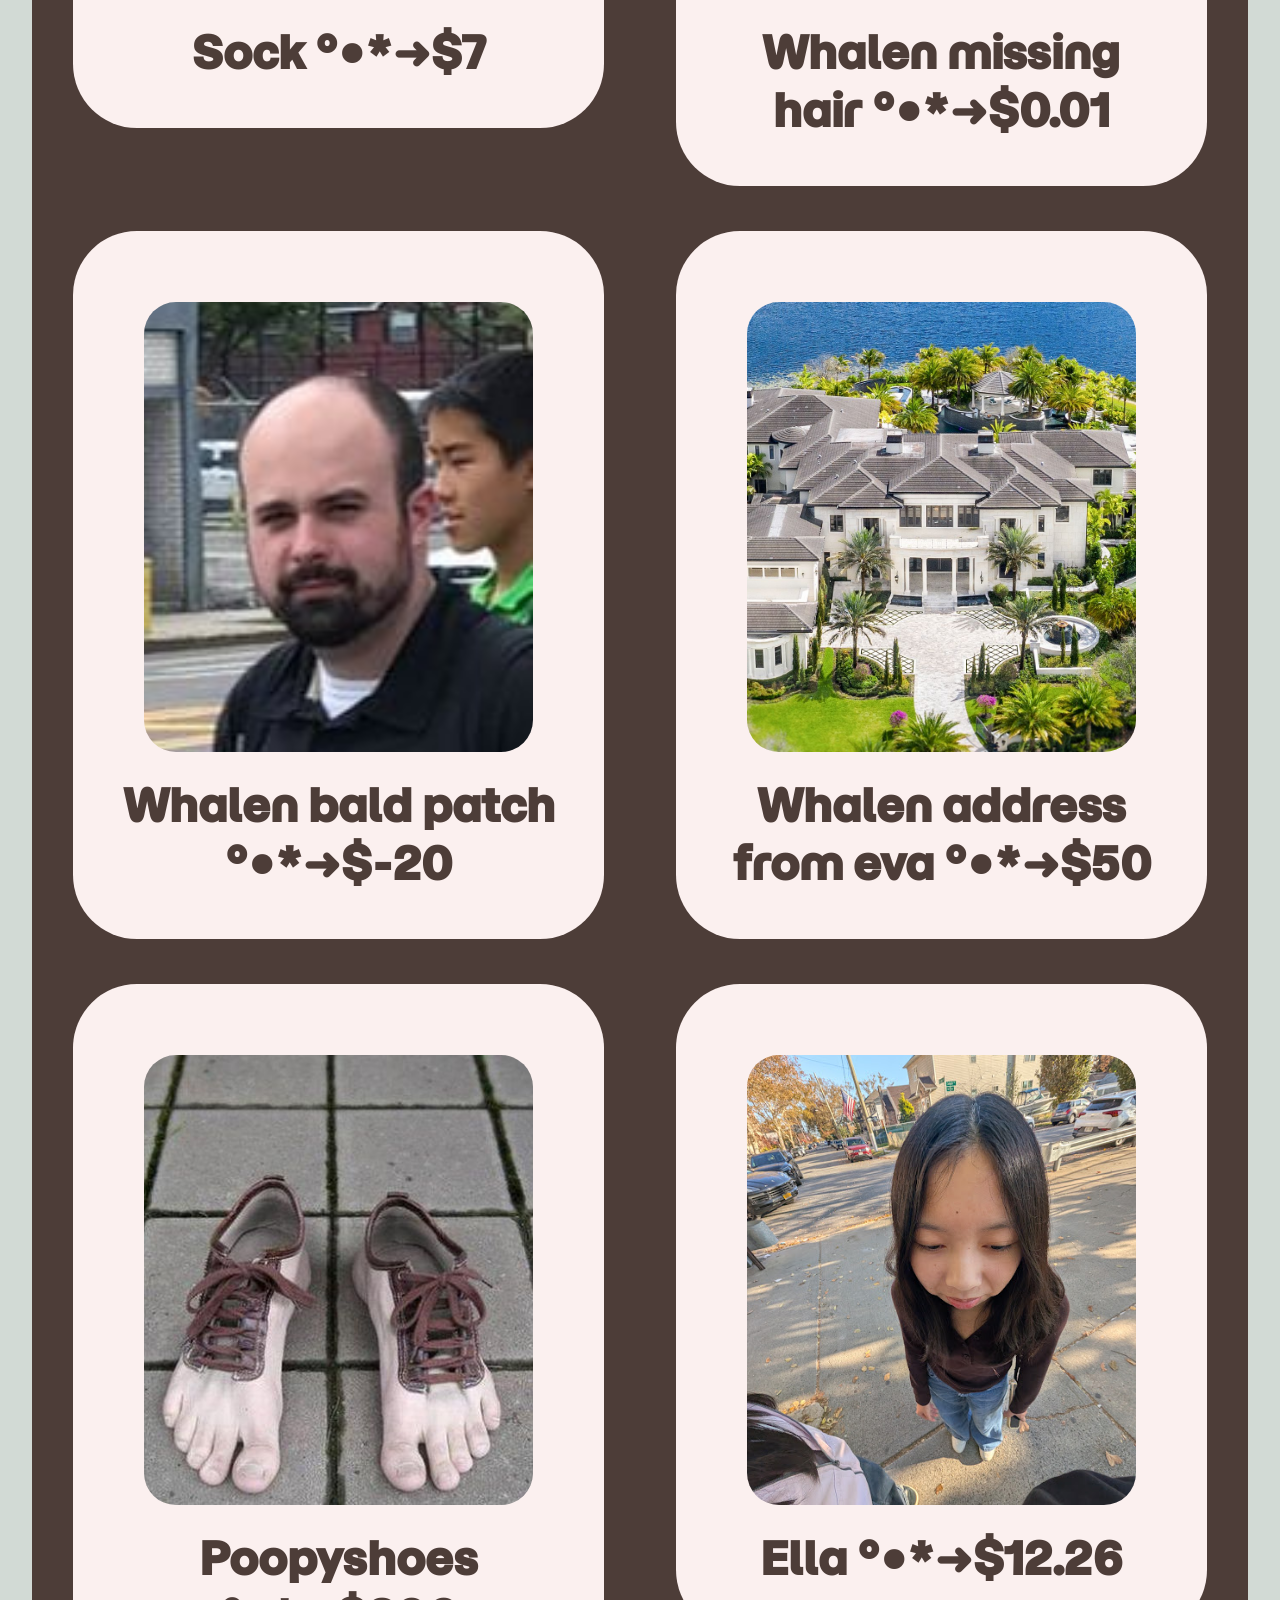
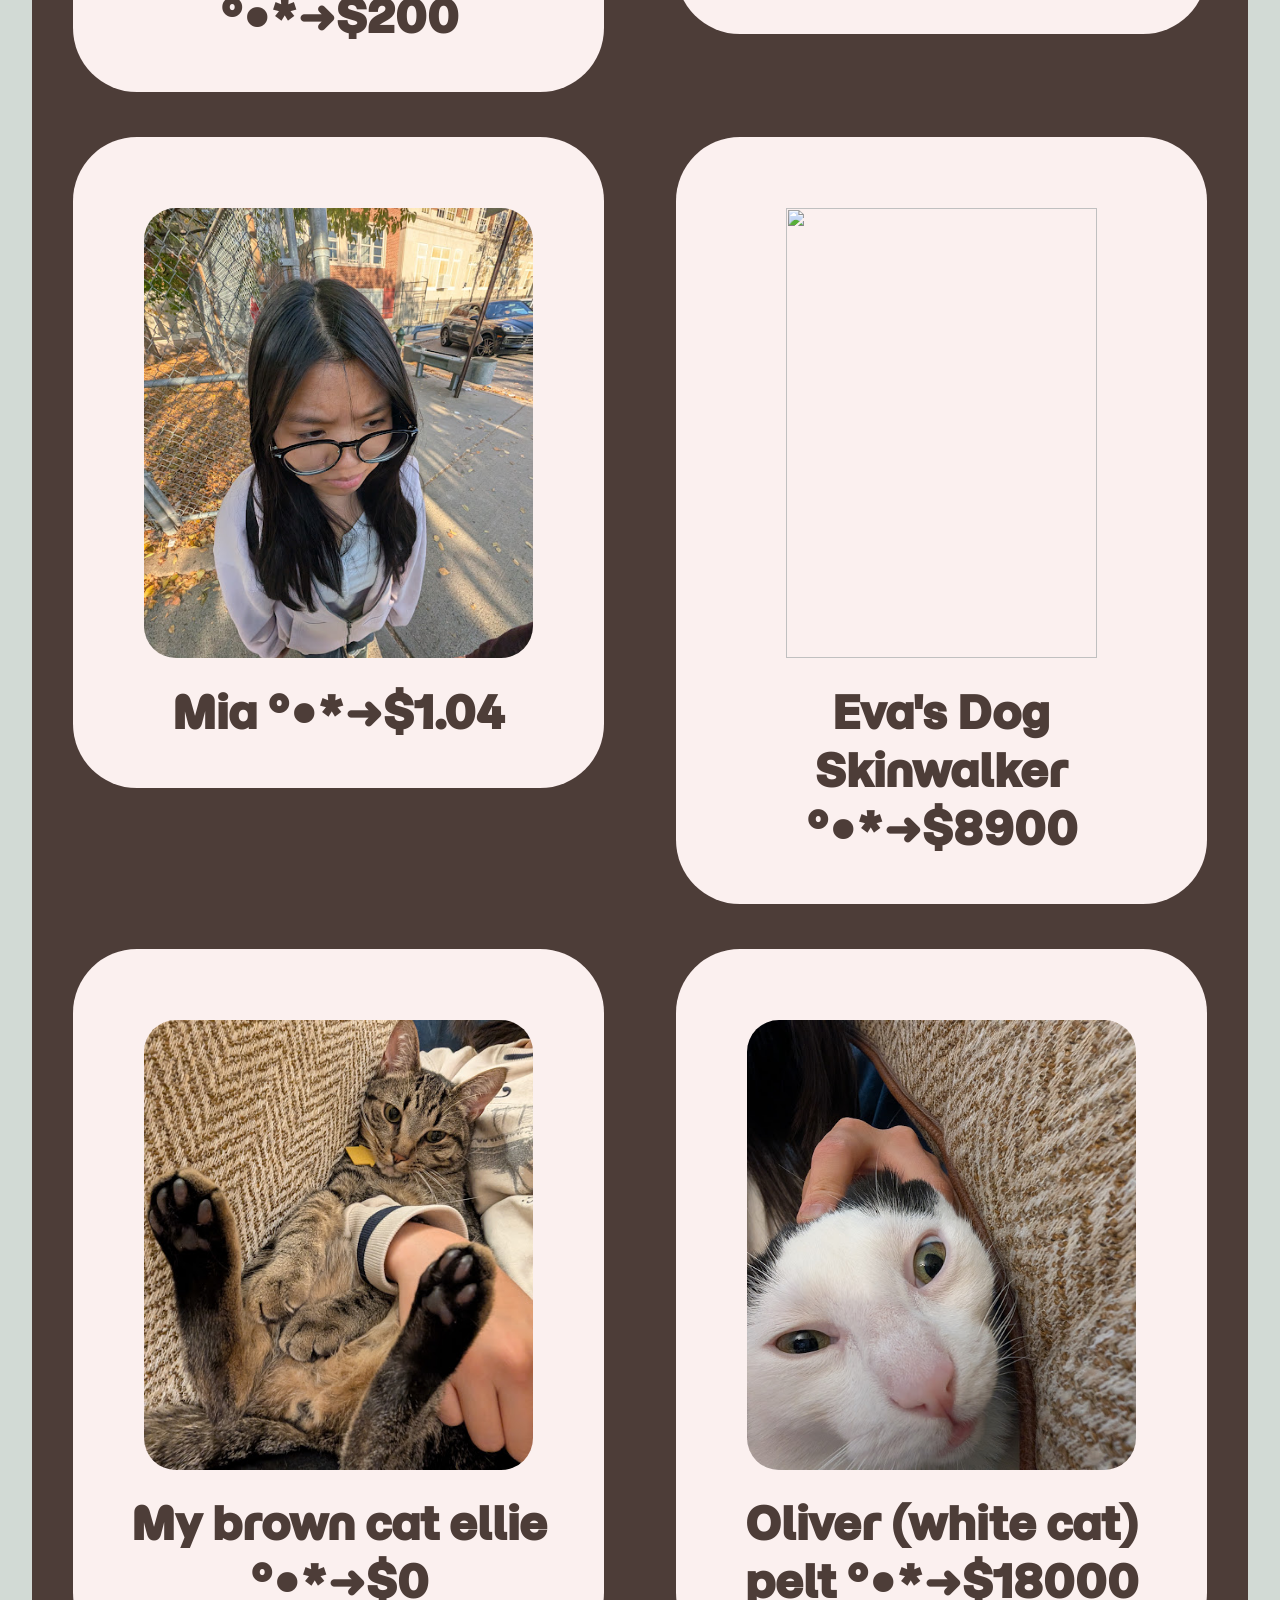
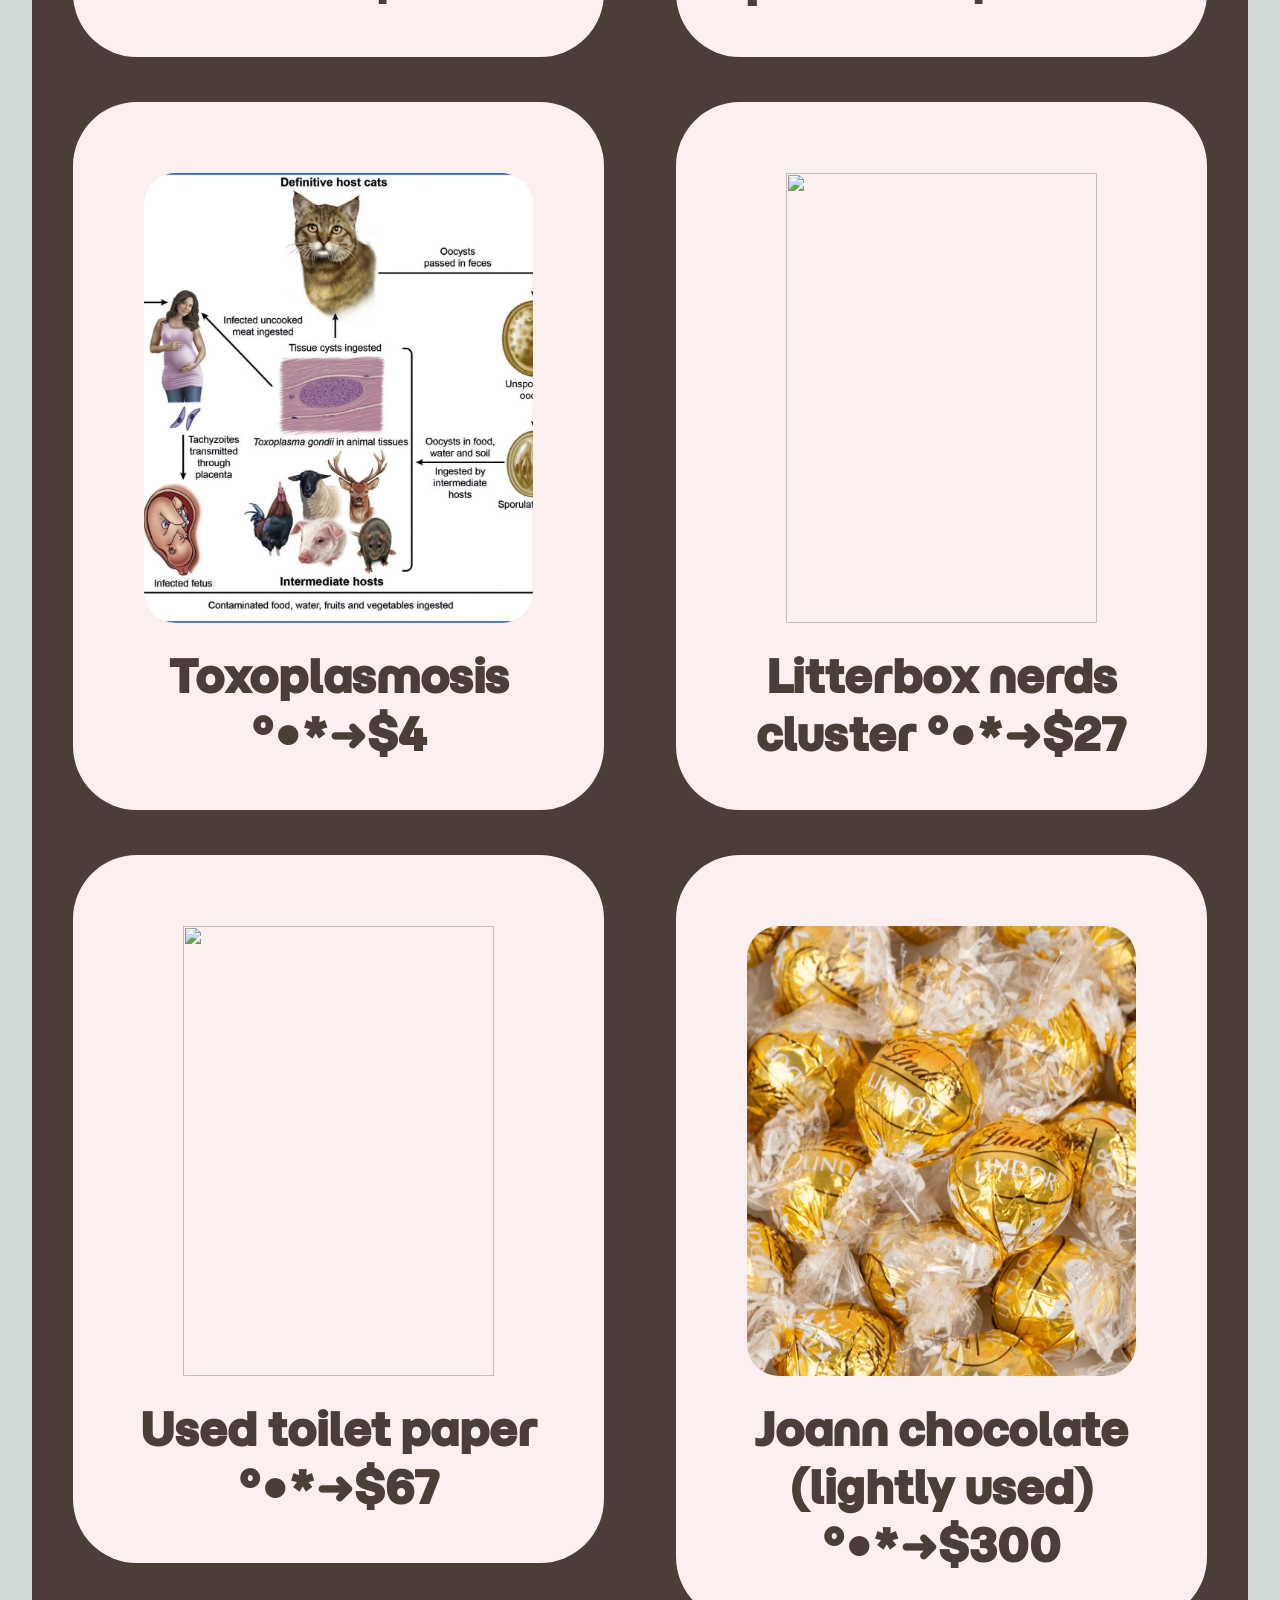
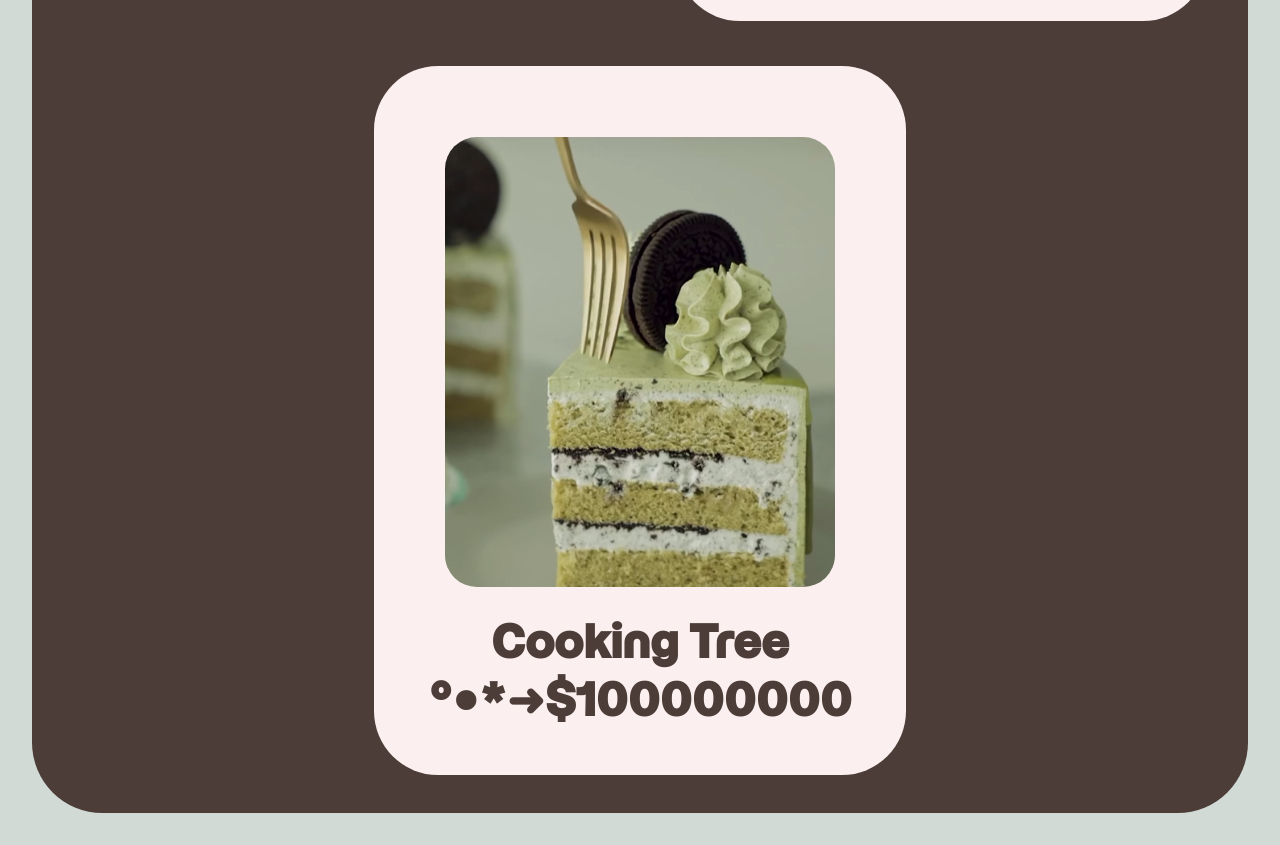
==== commit 689d346d: "Adding the pop up" ====
--- a/shopping.html
+++ b/shopping.html
@@ -38,9 +38,24 @@
 
     </div>
 
-    <div class="modal">
-        <div class="buyCard">
-            <button type="button" class="close-btn">&times;</button>
+    <div class="modal" id=modal>
+        <div class="buyCard" id="buyCard">
+            <button type="button" class="close-btn" id = "close-btn">&times;</button>
+            <h1 class = title>Product Information</h1>
+
+            <div class="organize">
+                <div class="info">
+                    <h2 class = itemname>Item Name</h2>
+                    <h3 class = sub> Categories</h3>
+                    <h3 class = sub> Price : $$$$</h3>
+                    <h3 class = sub> Cart:</h3>
+                </div>
+                <div class="display">
+                    <img src="itemImage/hairclip2.jpg" class="displayimg">
+                </div>
+            </div>
+            
+            
         </div>
     </div>
 
--- a/shopping.css
+++ b/shopping.css
@@ -3,7 +3,6 @@
     padding:0;
     align-items: center;
     justify-content: center;
-    box-sizing: border-box;
     overflow-x: hidden;
     background-color: var(--snow);
 } 
@@ -21,6 +20,47 @@
     --coral:#FFADAD;
 }
 
+h1, .title{
+  font-family: "Momo Trust Display", sans-serif;
+  font-weight: 400;
+  font-style: normal;
+  font-size: 7.5vh;
+  
+  text-wrap-mode: wrap;
+  max-width: 90%;
+  color: var(--chocolate);
+  
+  margin: 0px 5vw 0px 10vh;
+}
+
+h2, .itemName{
+  font-family: "Momo Trust Display", sans-serif;
+  font-weight: 400;
+  font-style: normal;
+  font-size: 5vh;
+  
+  text-wrap-mode: wrap;
+  max-width: 90%;
+  color: var(--chocolate);
+  
+  margin: 2.5vh 0vw 5vh 10vh;
+}
+
+h3, .sub{
+  font-family: "Momo Trust Display", sans-serif;
+  font-weight: 400;
+  font-style: normal;
+  font-size: 3.5vh;
+  
+  text-wrap-mode: wrap;
+  max-width: 90%;
+  color: var(--chocolate);
+  
+  margin: 5vh 10vh;
+}
+
+
+
 .nav{
     height: 20vh;
     display: flex;
@@ -65,7 +105,7 @@
     min-height: 50vh;
     width: 95%;
 
-    margin: 5% auto 2.5%;
+    margin: 5% auto 2.5% auto;
     padding: 3% 0 ;
 }
 
@@ -80,7 +120,7 @@
     text-align: center ;
     text-decoration: none;
 
-    padding: 0;
+    padding: 2.5vh;
     width: 40%;
     height: fit-content;
     min-height: 60vh;
@@ -109,20 +149,79 @@
 }
 
 
-/* Modal Button */
-
+/* Modal stuff */
+.modal{
+    position:fixed;
+    top: 0;
+    right: 0;
+    z-index: 5;
+    height: 100%;
+    width: 100%;
+    overflow: auto;
+    background-color: rgb(77, 61, 56, .7);
+    animation-name: modalopen;
+    animation-duration: .5s;
+    
+    overflow: hidden;
+}
+
+.buyCard{
+    background-color: rgb(251, 240, 239);
+    opacity: 1;
+    padding: 40px ;
+    container-type: inline-size;
+       
+    width: 60vw;
+    height: 80vh;
+
+    margin:auto;
+    margin-top: 100px;
+
+    border-radius: 5.5vw;
+    box-shadow: 0 10px 20px rgba(0, 0, 0, 0.8);
+    box-sizing: border-box;
+}
+
+
+@keyframes modalopen{
+    from{opacity: 0;}
+    to{opacity:  1;}
+}
+
+.organize{
+    display: flex;
+    flex-direction: row;
+    justify-content: space-between;
+    align-content: flex-start;
+}
+
+.display{
+    width: 45%;
+}
+
+.displayimg{
+    object-fit:cover;
+    object-position: center;
+    border-radius: 2.5vw;
+    width: 100%;
+    height: 100%;
+}
 
 .close-btn {
-  position: absolute;
-  top: 110px;              
-  right: 400px;            
+  position: relative;            
   background: none;
   border: none;
-  color: #afafaf;        
-  font-size: 32px;        
+
+  color: #afafaf; 
+
+  font-size: 5vh;        
   font-weight: bold;
   cursor: pointer;
   line-height: 1;
-  padding: 0;
+
+  padding: 0 1vw;
   transition: transform 0.1s ease, color 0.1s ease;
 }
+.close-btn:hover{
+    color: var(--coral)
+}
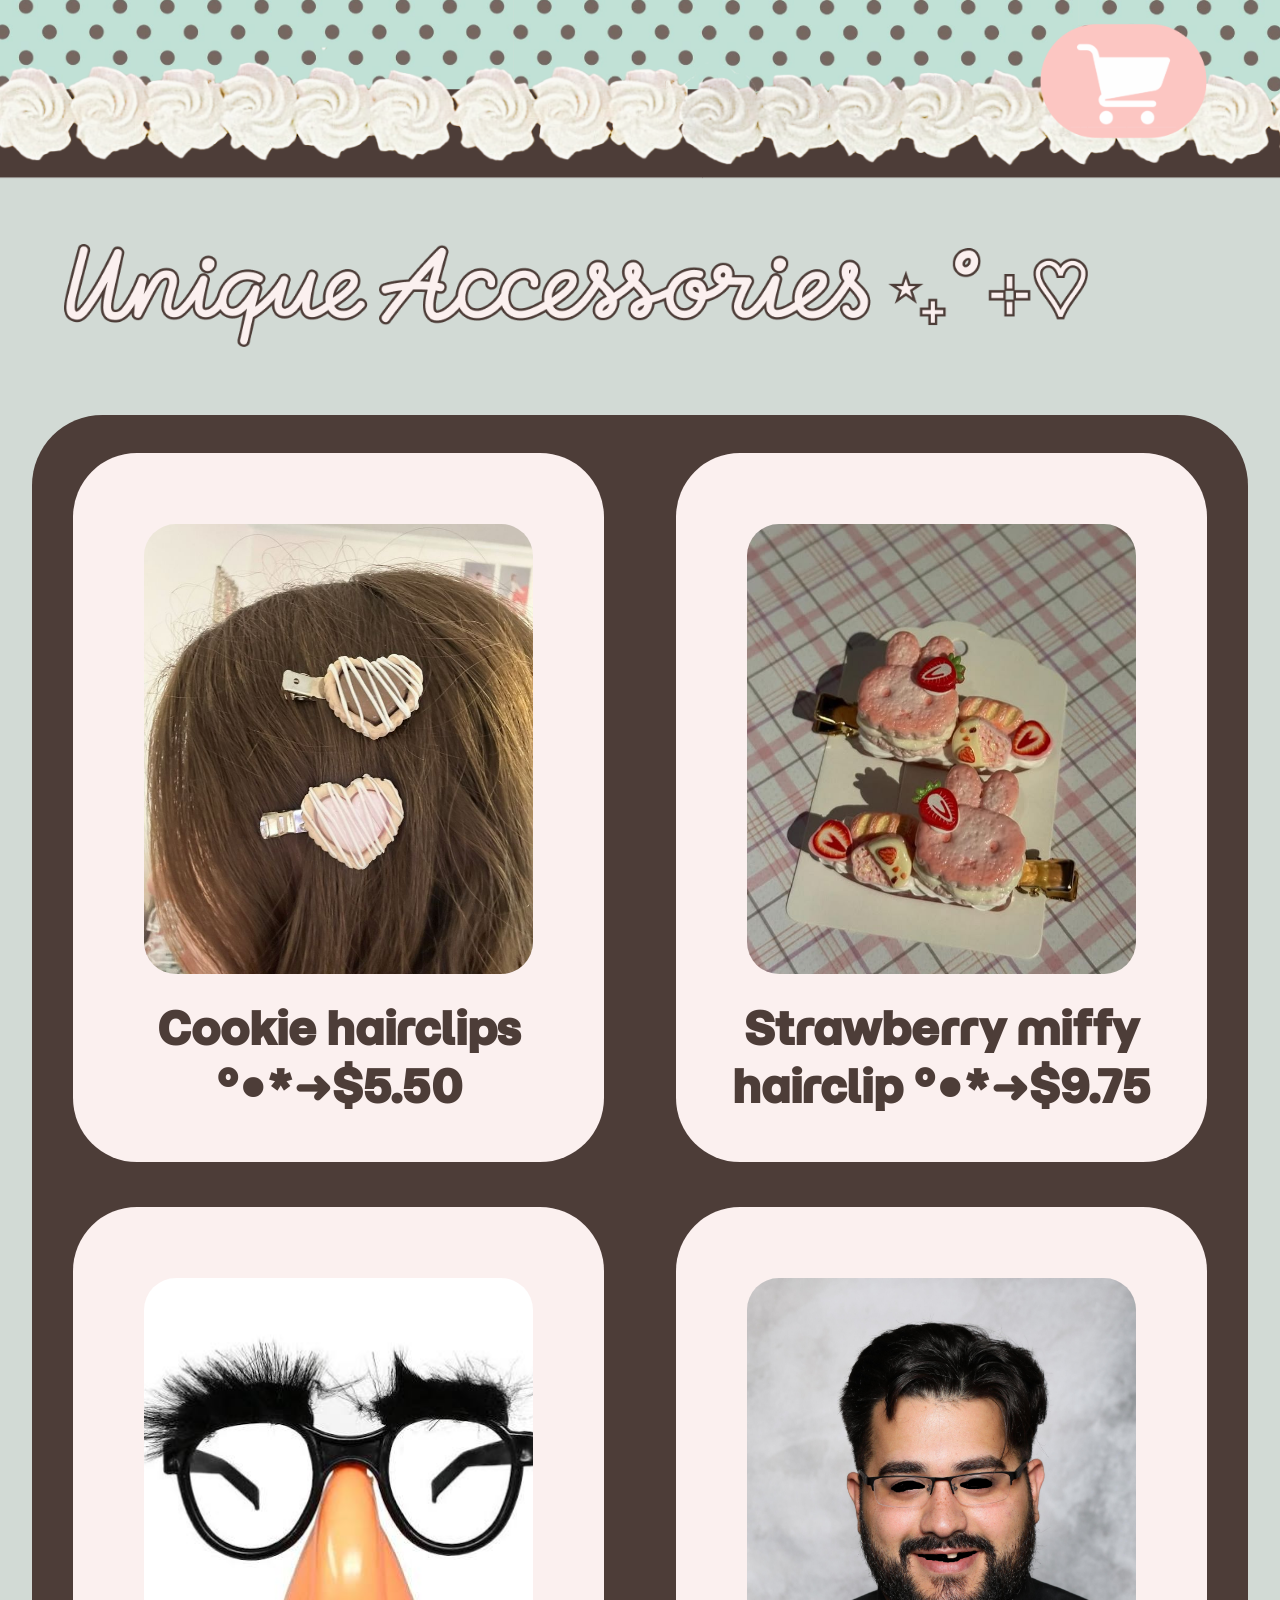
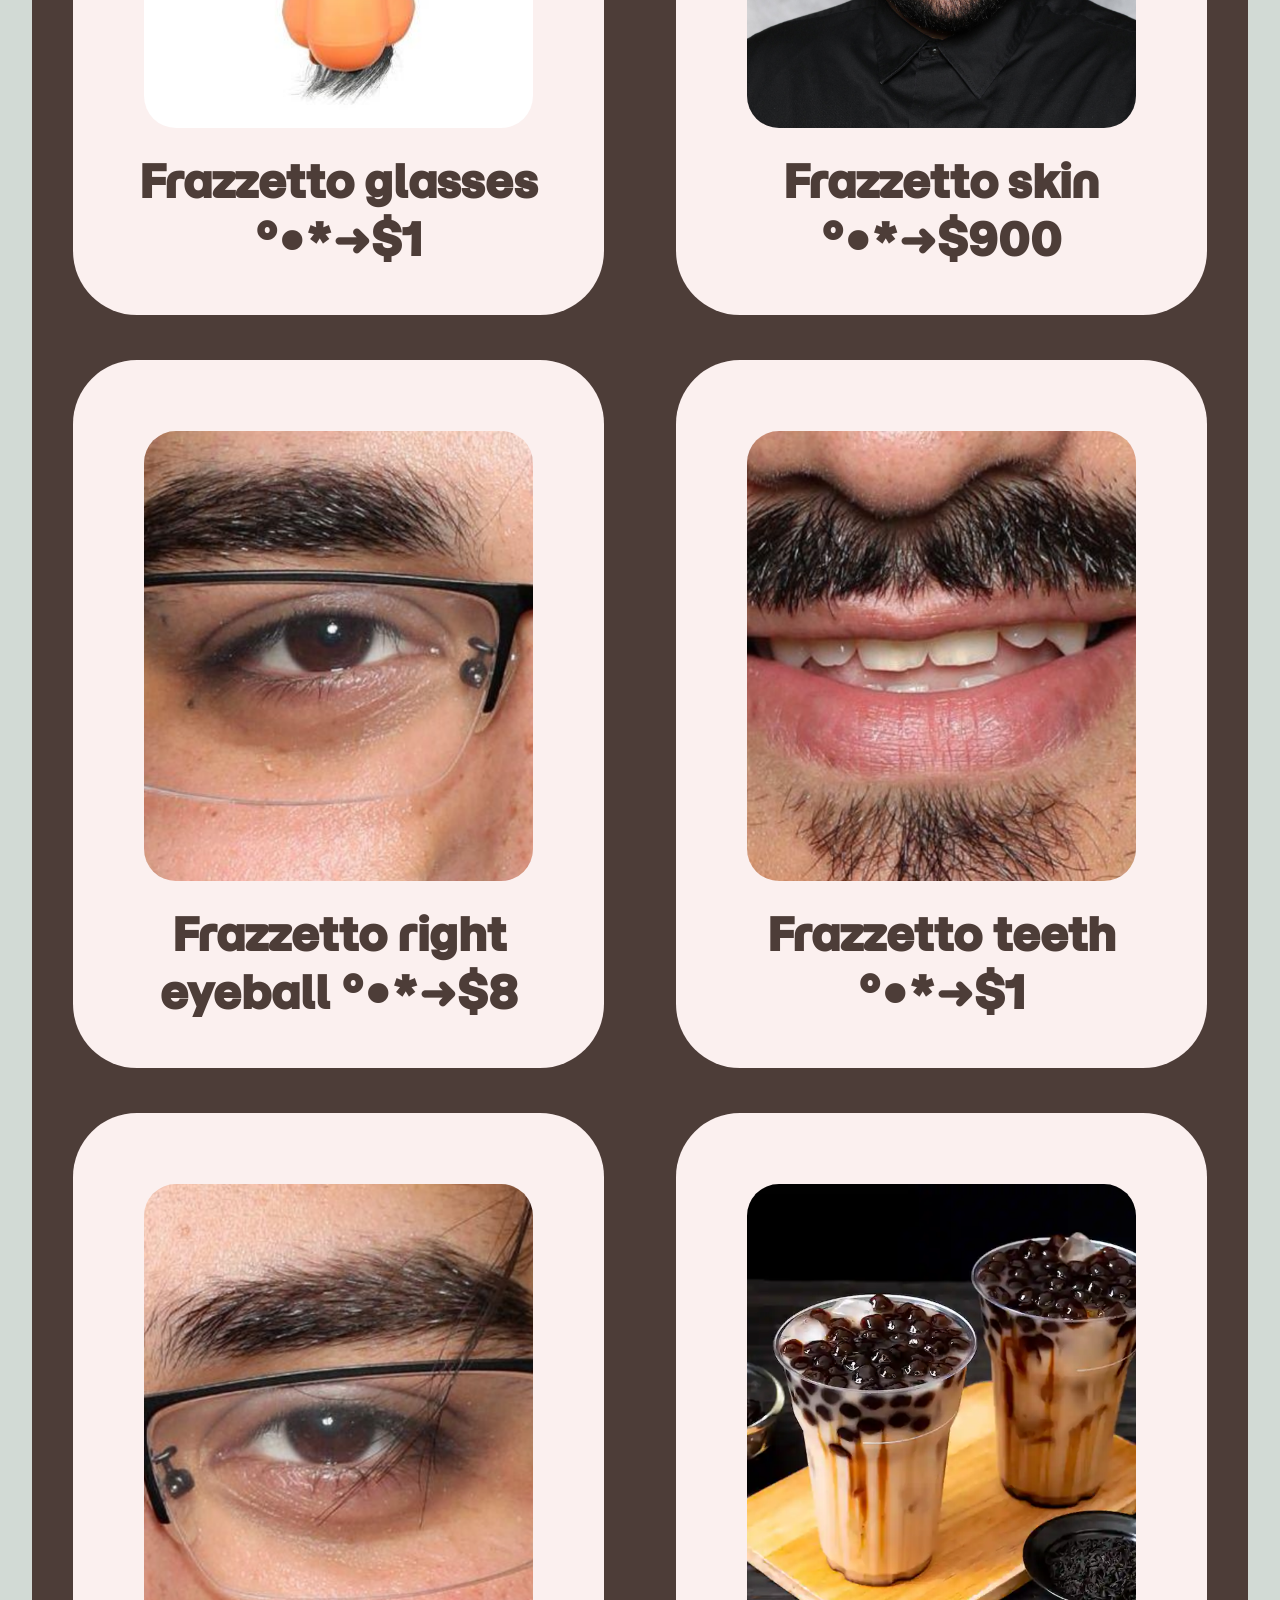
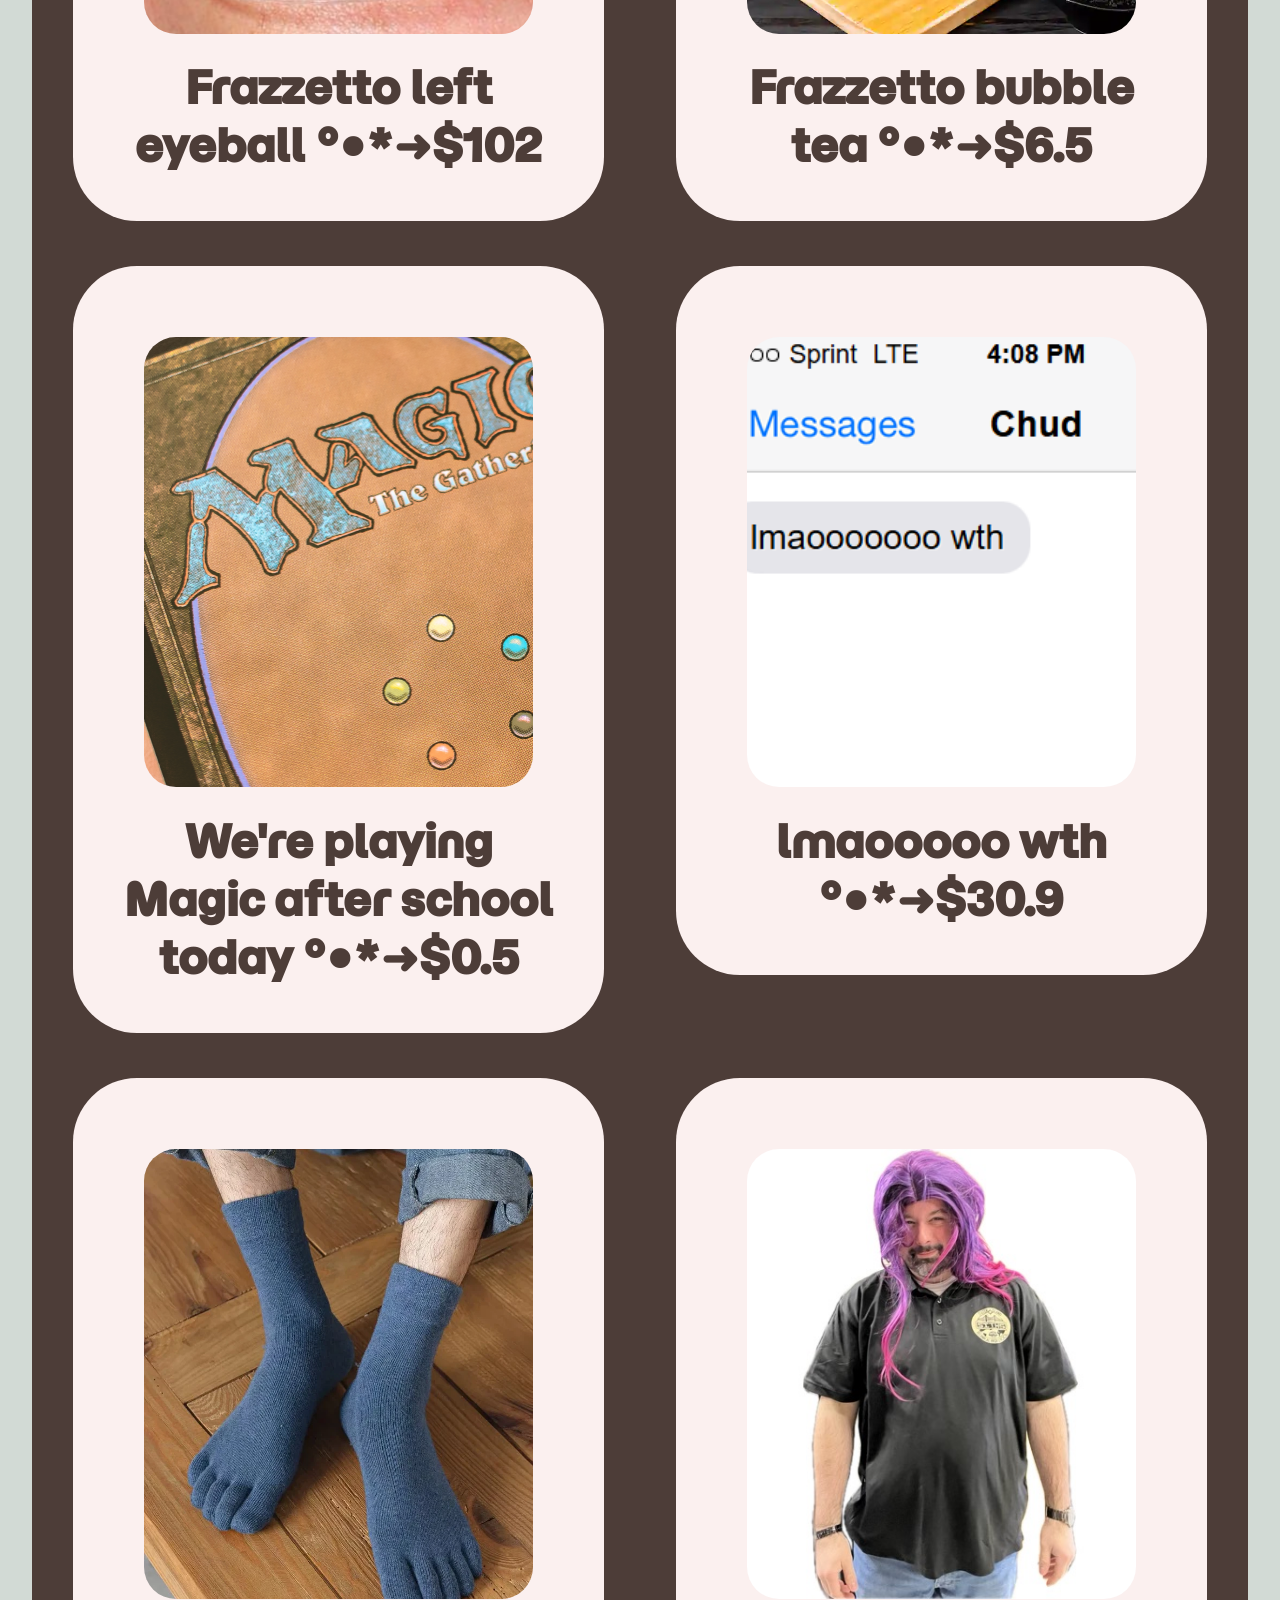
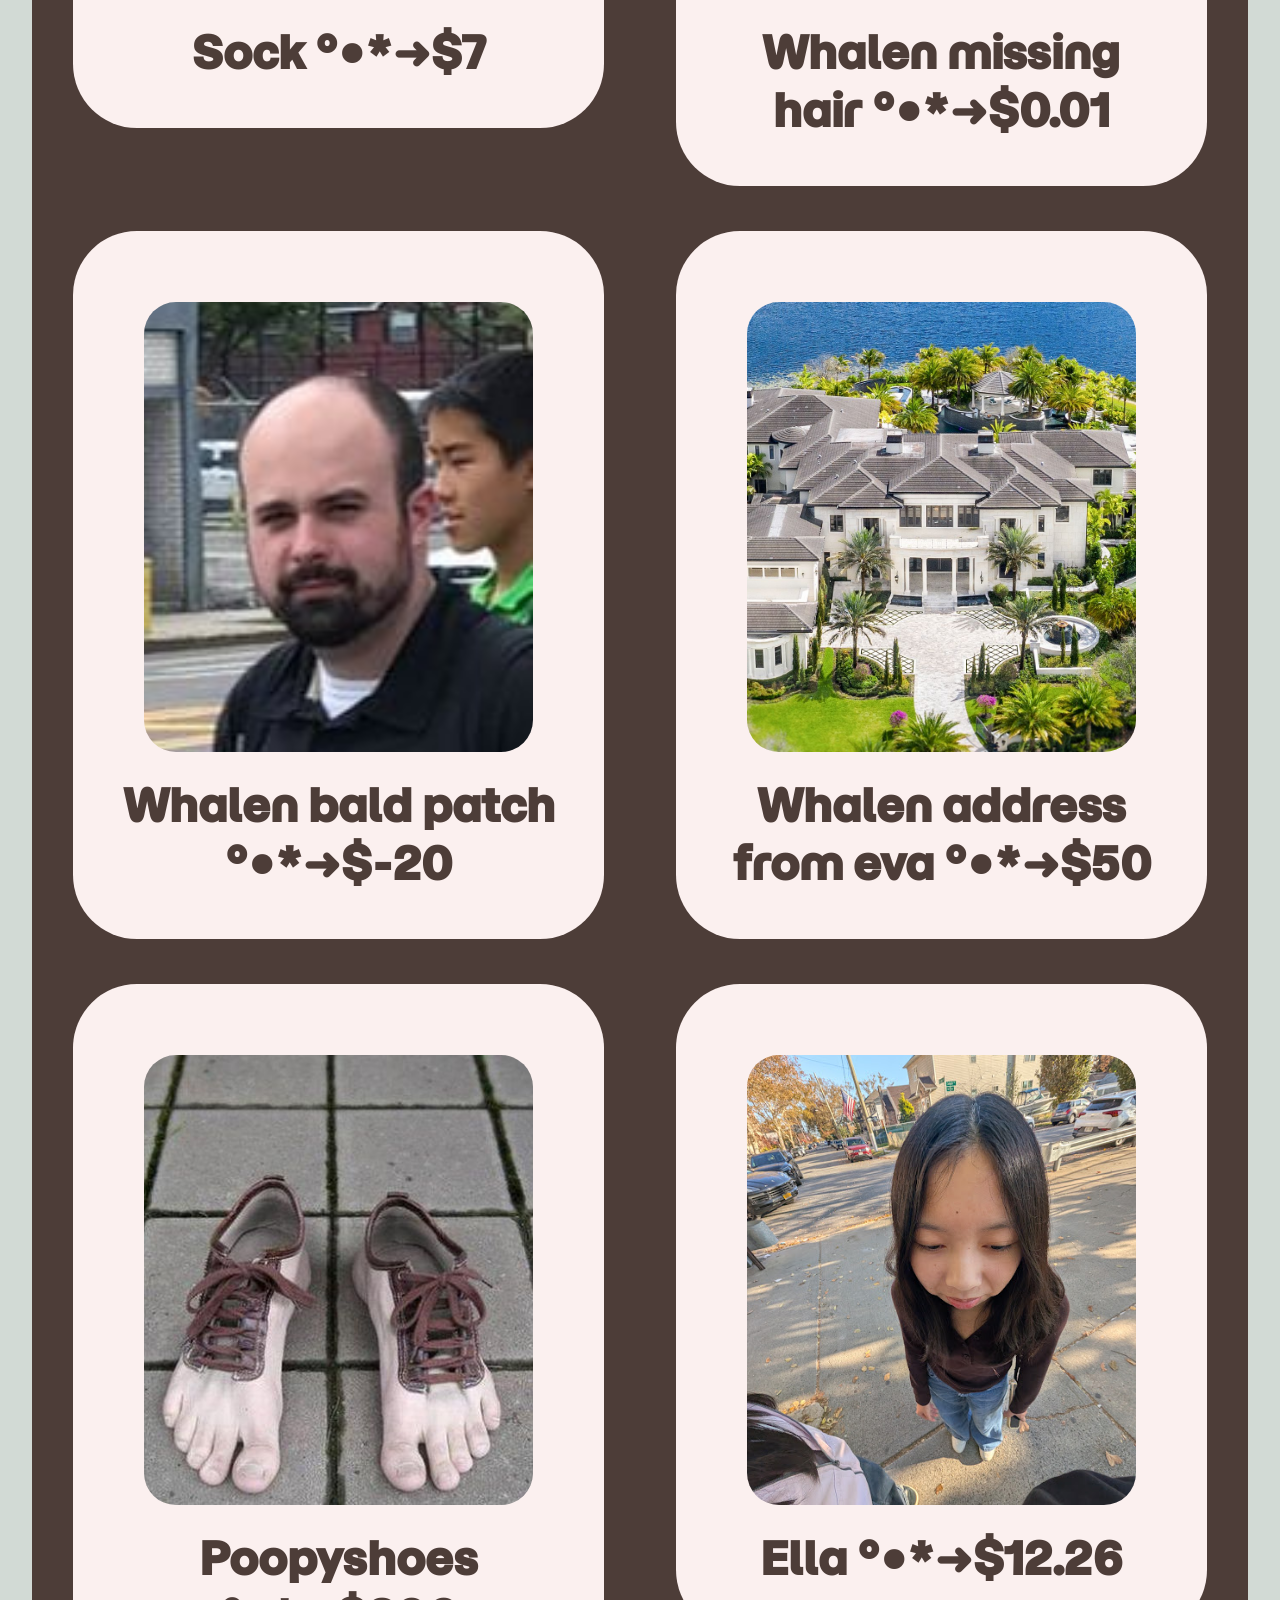
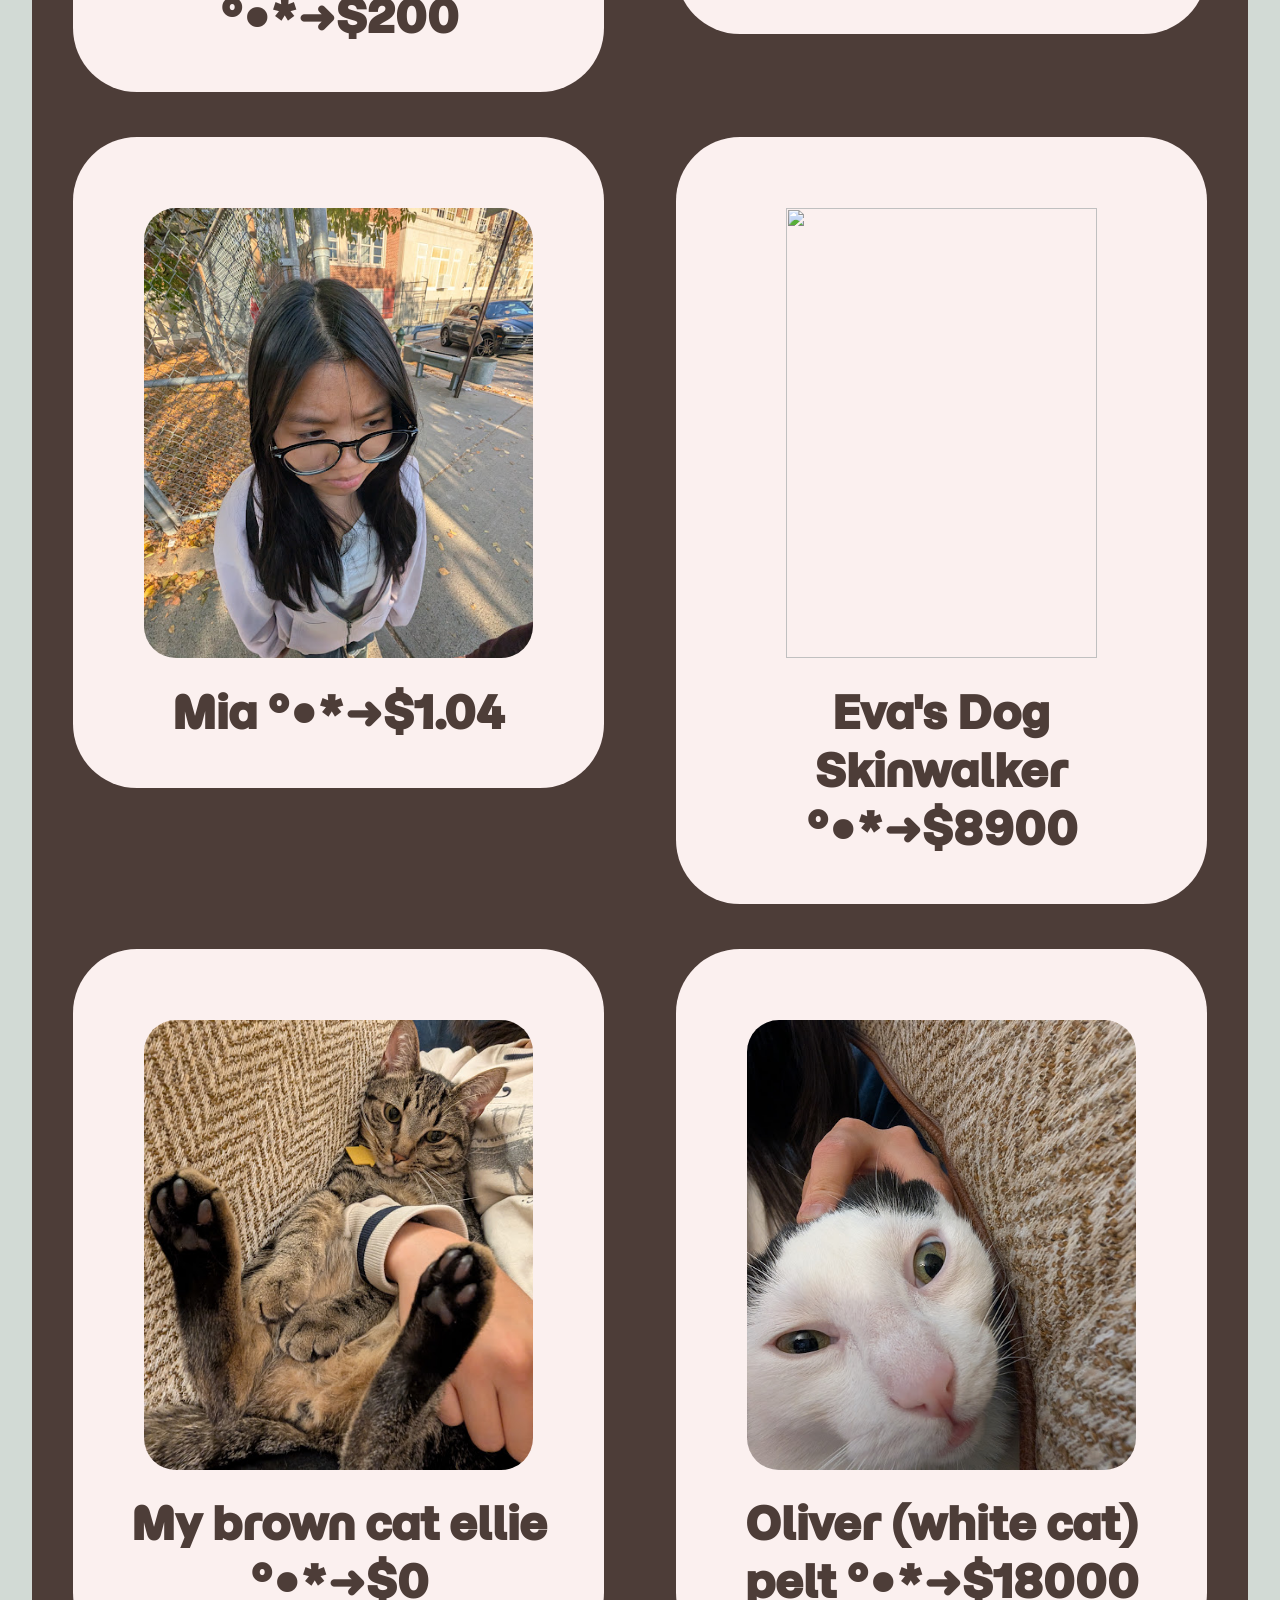
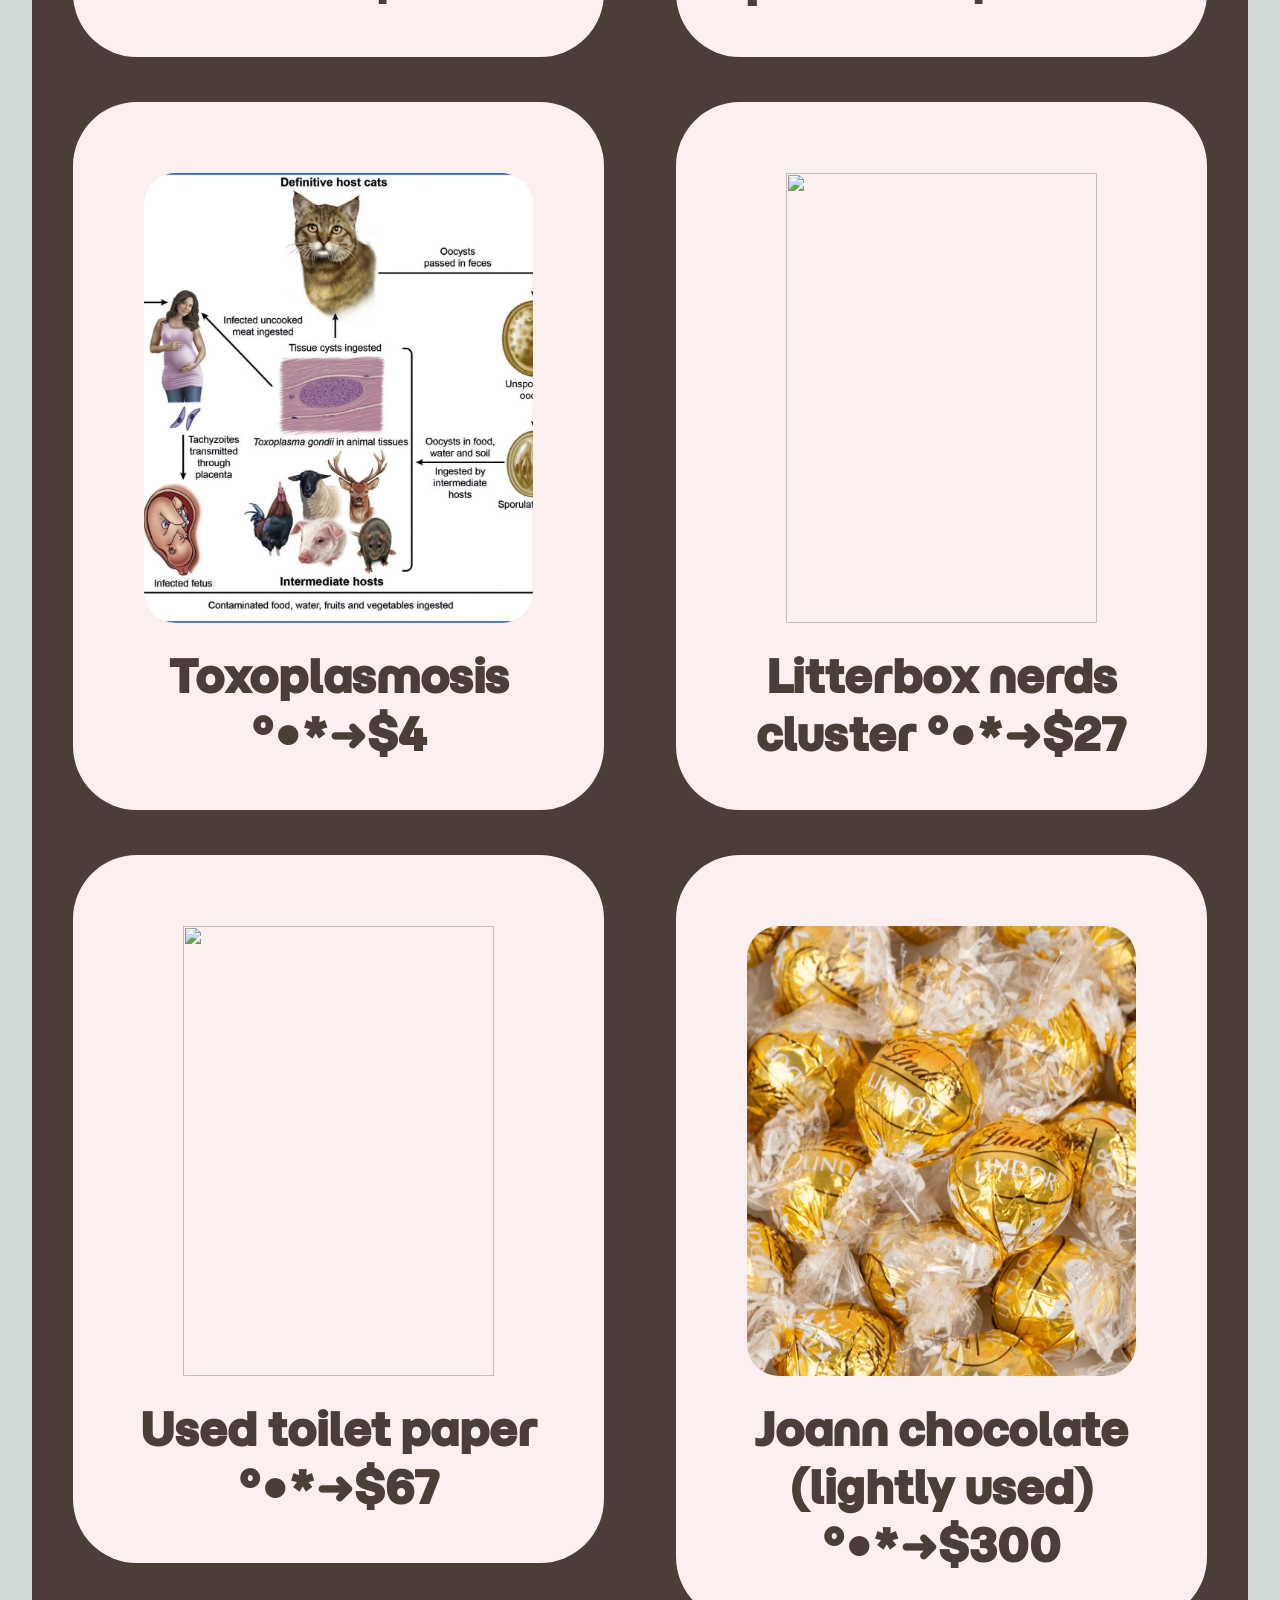
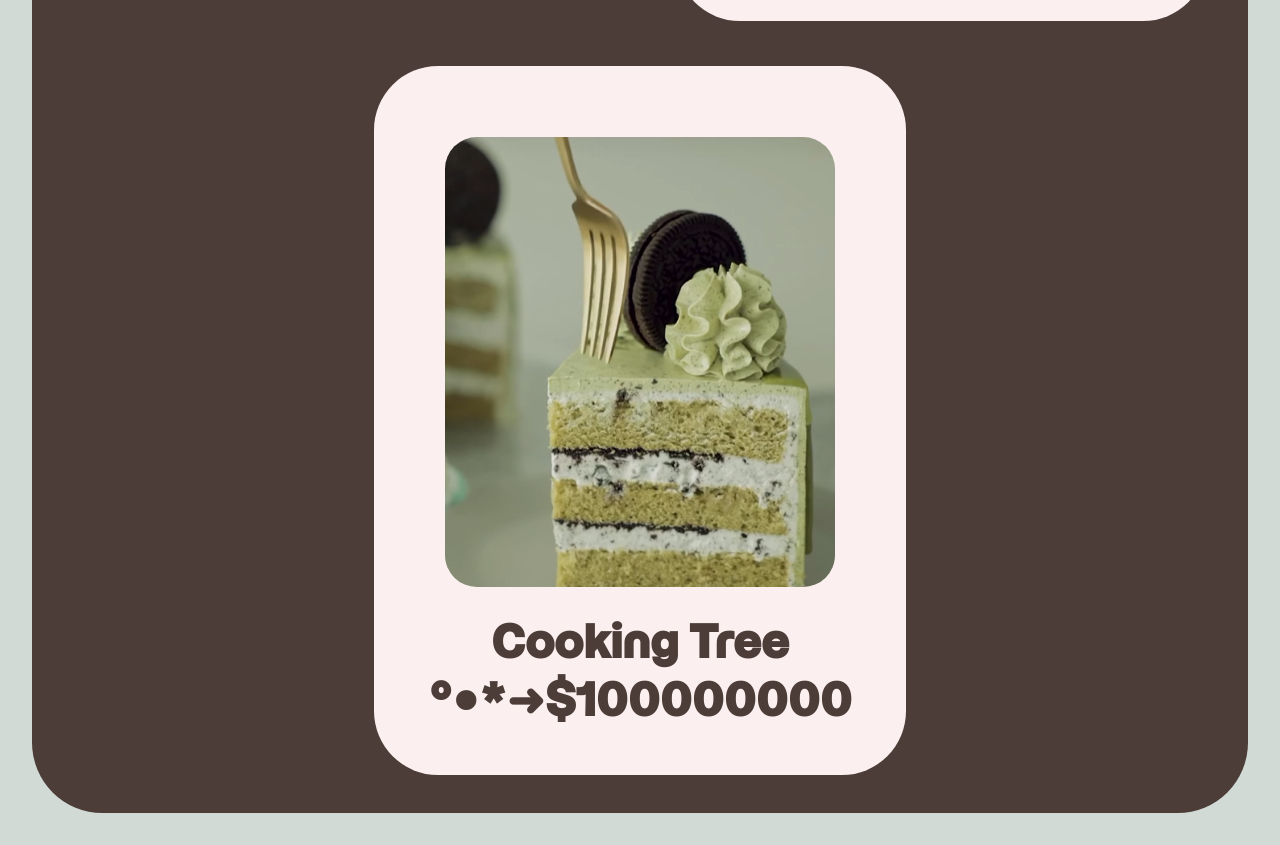
==== commit d47fbb2f: "Added informatiom cards" ====
--- a/shopping.html
+++ b/shopping.html
@@ -39,7 +39,7 @@
     </div>
 
     <div class="modal" id=modal>
-        <div class="buyCard" id="buyCard">
+        <!-- <div class="buyCard" id="buyCard">
             <button type="button" class="close-btn" id = "close-btn">&times;</button>
             <h1 class = title>Product Information</h1>
 
@@ -56,8 +56,8 @@
             </div>
             
             
-        </div>
-    </div>
+        </div> -->
+    </div> 
 
     <script src="shopping.js"></script>
 </body >
--- a/shopping.css
+++ b/shopping.css
@@ -26,37 +26,37 @@
   font-style: normal;
   font-size: 7.5vh;
   
+  text-wrap-mode: nowrap;
+  max-width: 90%;
+  color: var(--chocolate);
+  
+  margin: 0px 5vw 0px 10vh;
+}
+
+h2, .itemName{
+  font-family: "Momo Trust Display", sans-serif;
+  font-weight: 400;
+  font-style: normal;
+  font-size: 5vh;
+  
   text-wrap-mode: wrap;
   max-width: 90%;
   color: var(--chocolate);
   
-  margin: 0px 5vw 0px 10vh;
-}
-
-h2, .itemName{
+  margin: 0vh 0vw 5vh 5vh;
+}
+
+h3, .sub{
   font-family: "Momo Trust Display", sans-serif;
   font-weight: 400;
   font-style: normal;
-  font-size: 5vh;
+  font-size: 3.5vh;
   
   text-wrap-mode: wrap;
   max-width: 90%;
   color: var(--chocolate);
   
-  margin: 2.5vh 0vw 5vh 10vh;
-}
-
-h3, .sub{
-  font-family: "Momo Trust Display", sans-serif;
-  font-weight: 400;
-  font-style: normal;
-  font-size: 3.5vh;
-  
-  text-wrap-mode: wrap;
-  max-width: 90%;
-  color: var(--chocolate);
-  
-  margin: 5vh 10vh;
+  margin: 5vh 5vh;
 }
 
 
@@ -124,6 +124,8 @@
     width: 40%;
     height: fit-content;
     min-height: 60vh;
+
+    cursor: pointer;
 }
 
 .itemImage{
@@ -151,12 +153,17 @@
 
 /* Modal stuff */
 .modal{
+    display: none;
     position:fixed;
     top: 0;
     right: 0;
     z-index: 5;
     height: 100%;
     width: 100%;
+    
+    justify-content: center;
+    align-items: center;
+
     overflow: auto;
     background-color: rgb(77, 61, 56, .7);
     animation-name: modalopen;
@@ -168,14 +175,15 @@
 .buyCard{
     background-color: rgb(251, 240, 239);
     opacity: 1;
-    padding: 40px ;
+    padding: 10vh ;
     container-type: inline-size;
        
     width: 60vw;
     height: 80vh;
+    min-height: 550px;
 
     margin:auto;
-    margin-top: 100px;
+    margin-top: 5vh;
 
     border-radius: 5.5vw;
     box-shadow: 0 10px 20px rgba(0, 0, 0, 0.8);
@@ -193,6 +201,8 @@
     flex-direction: row;
     justify-content: space-between;
     align-content: flex-start;
+
+    margin-top: 5vh;
 }
 
 .display{
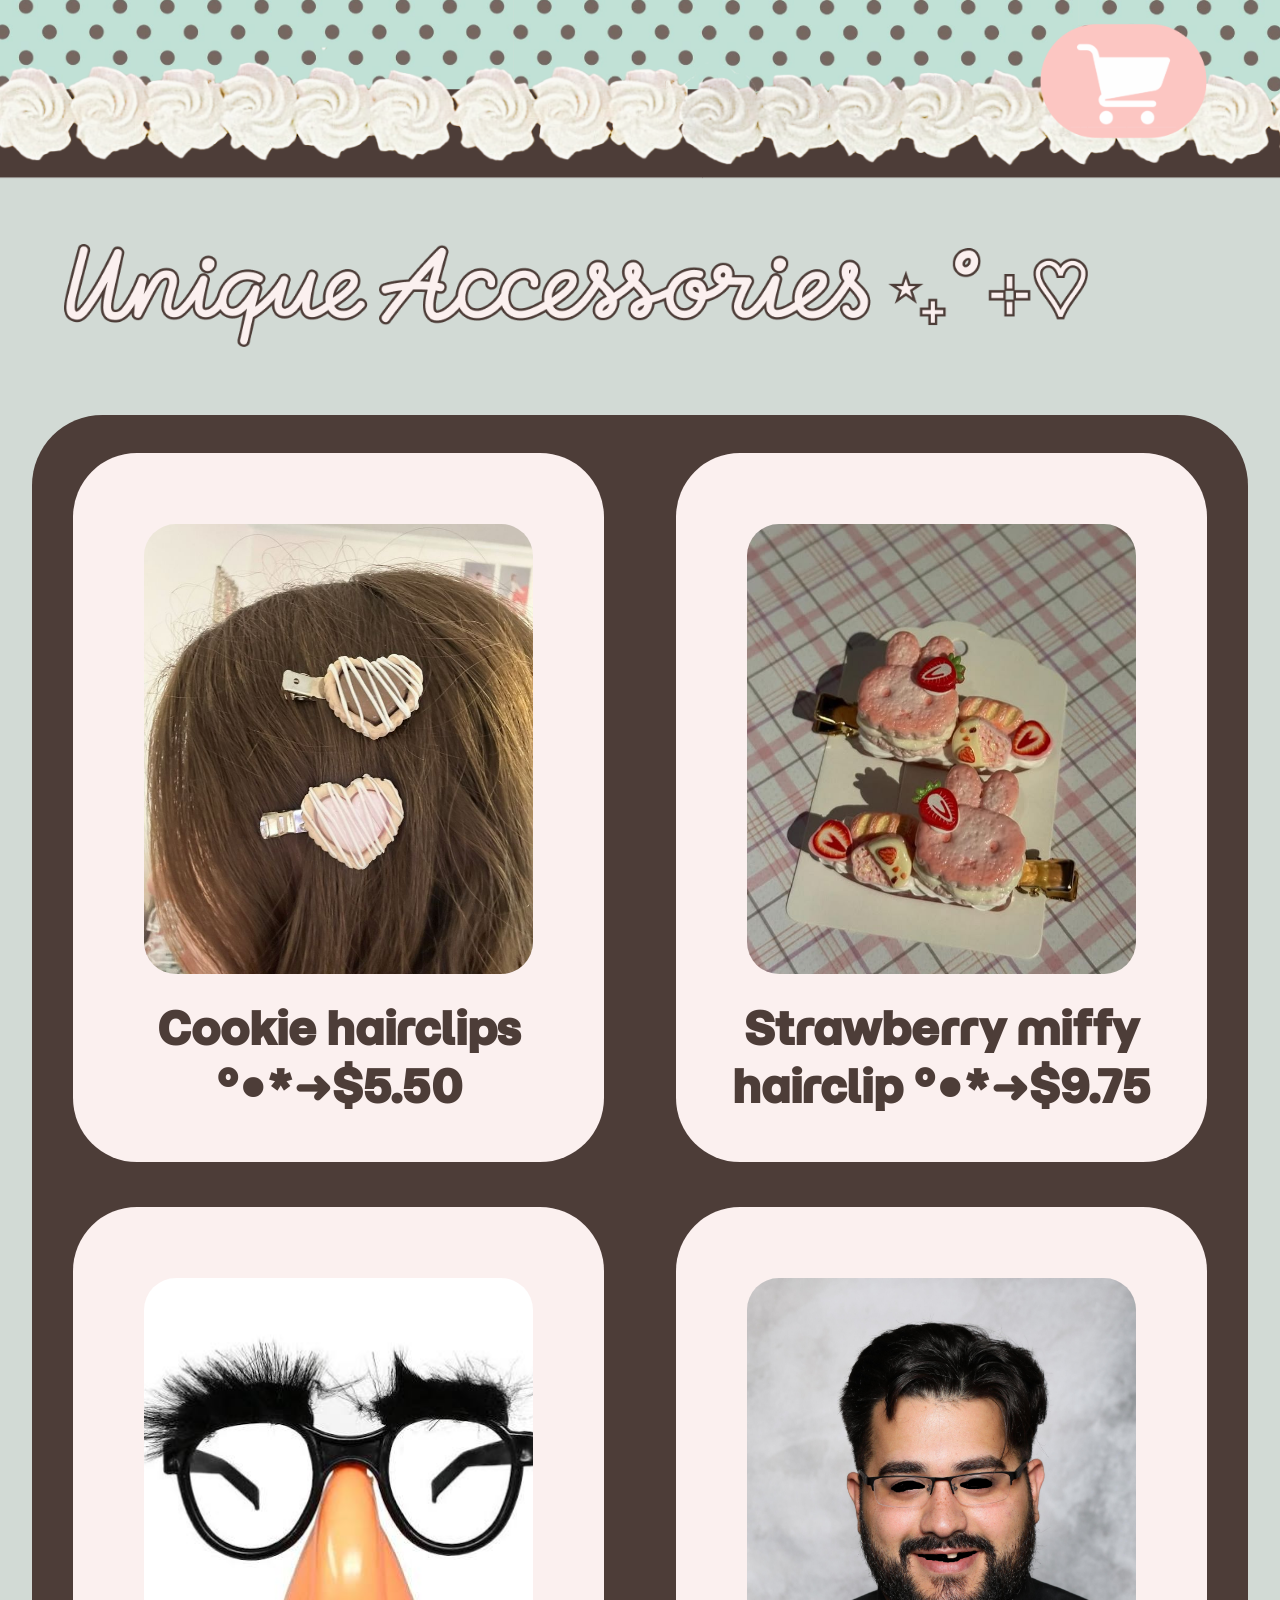
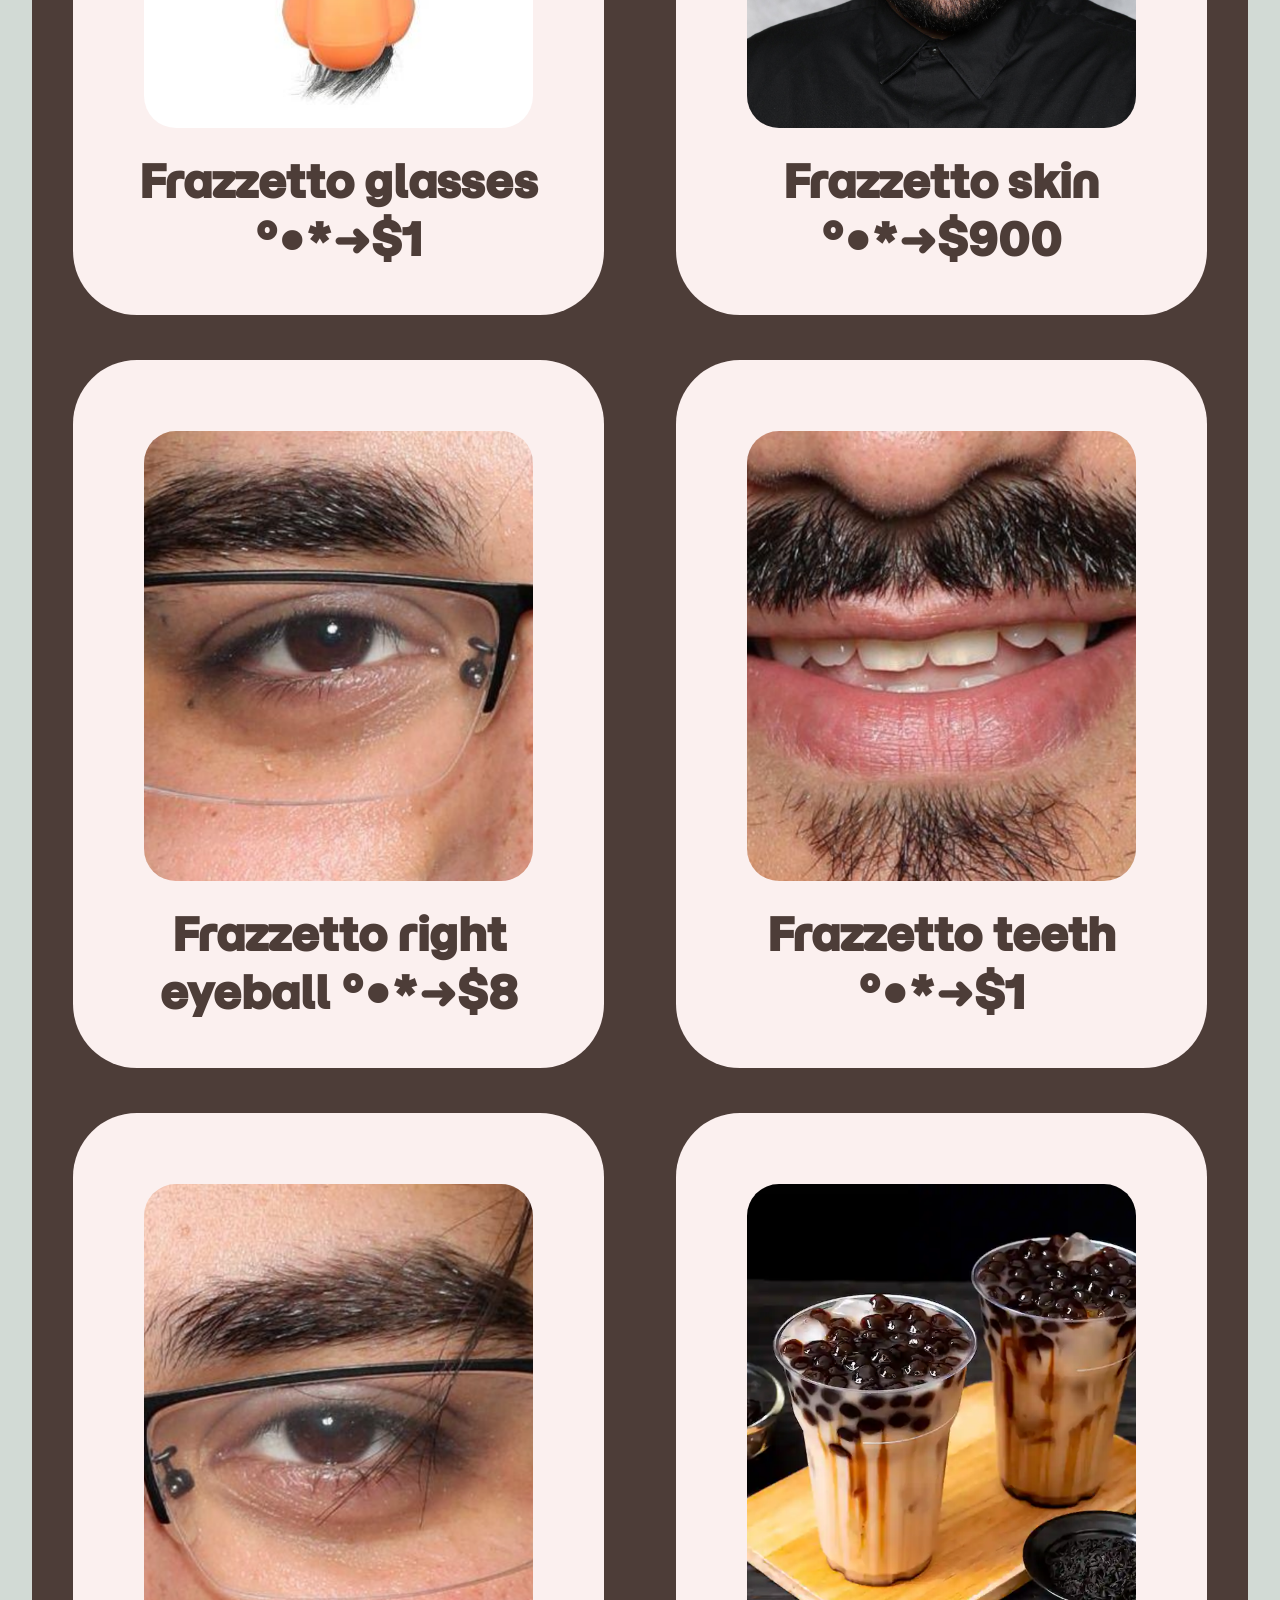
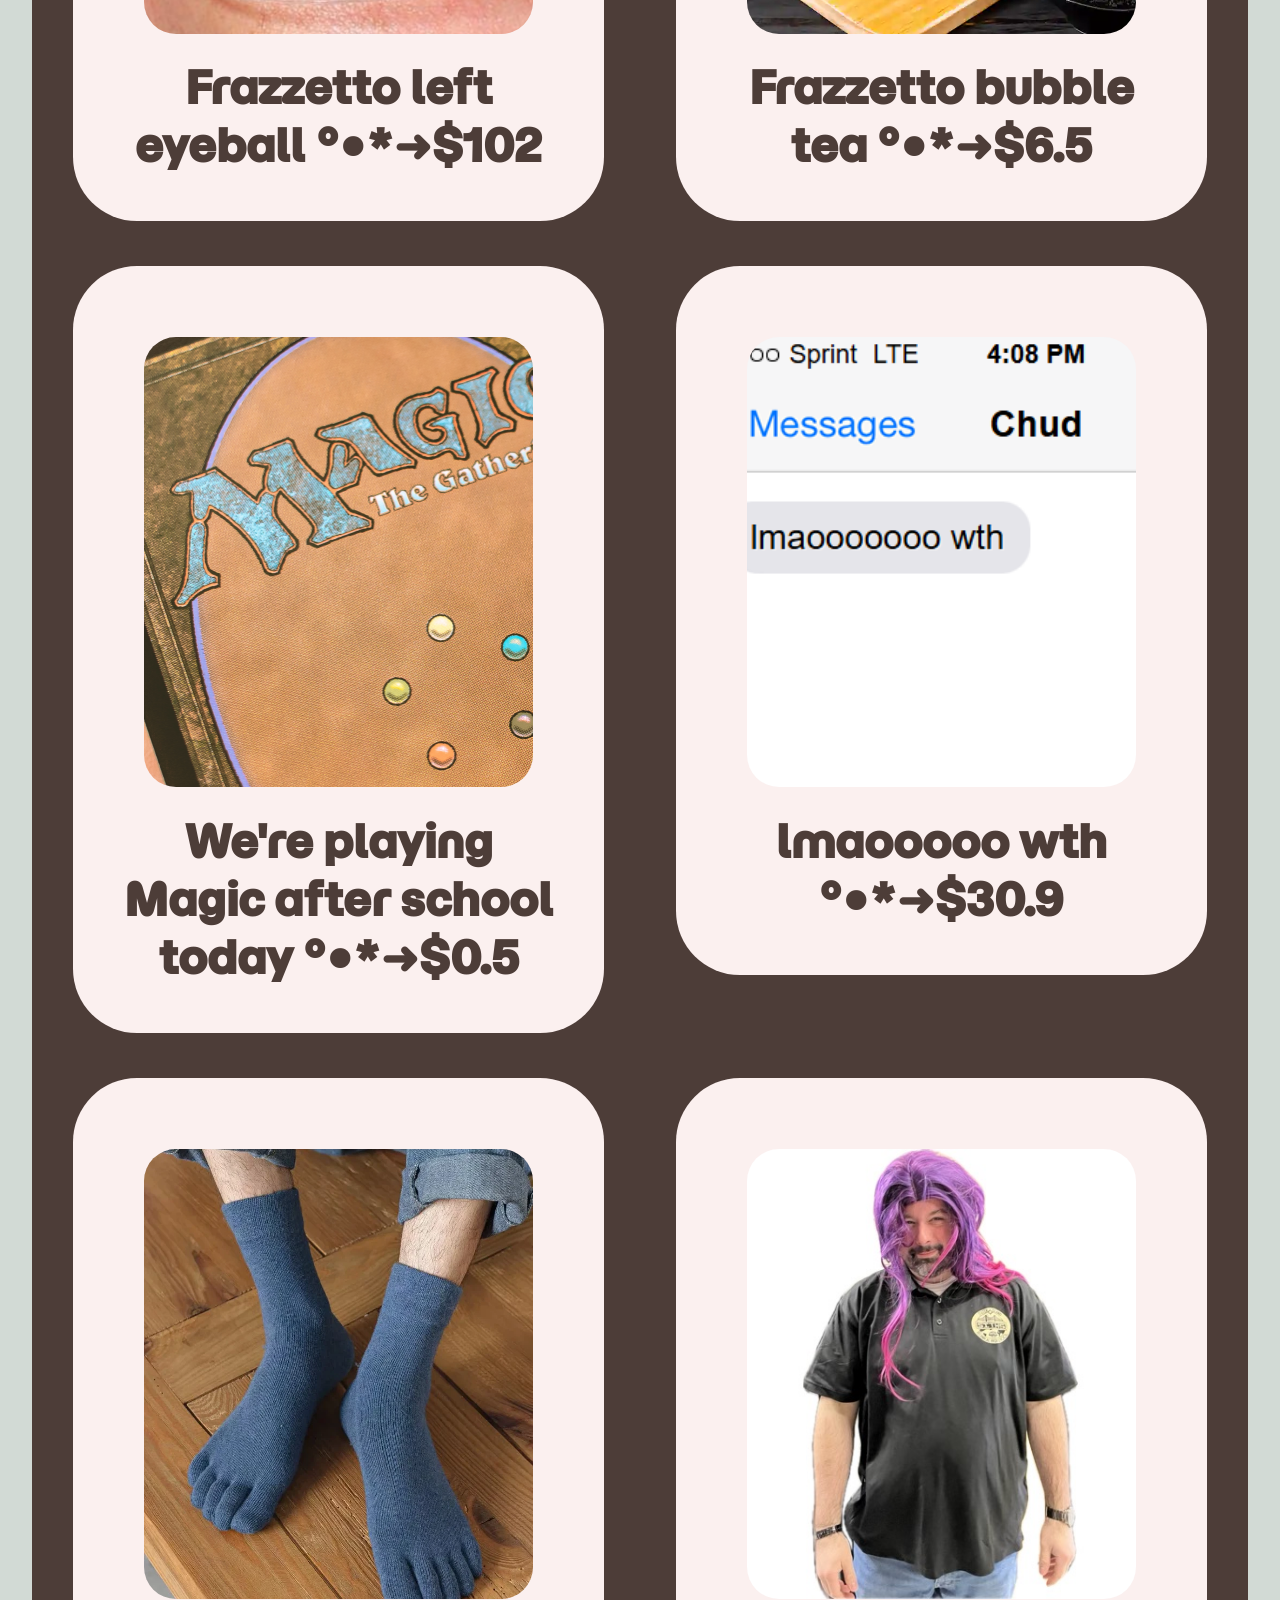
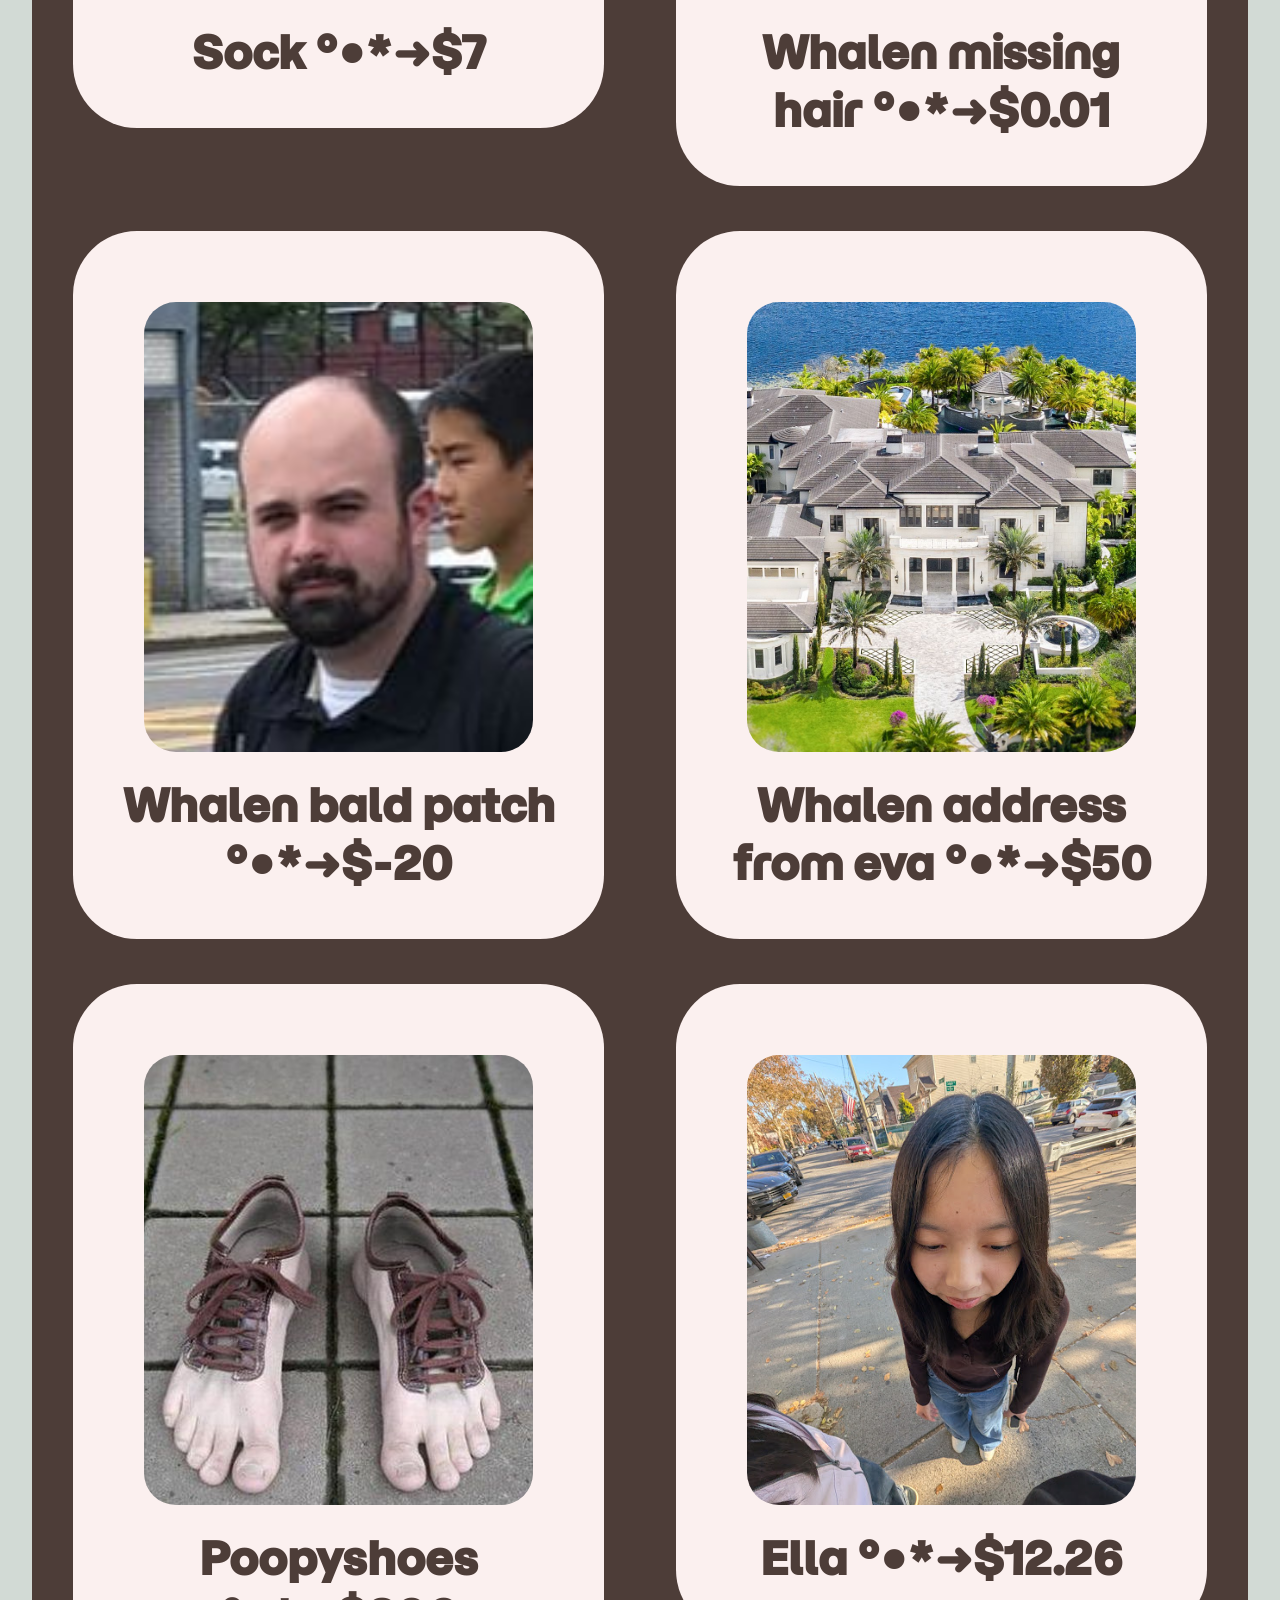
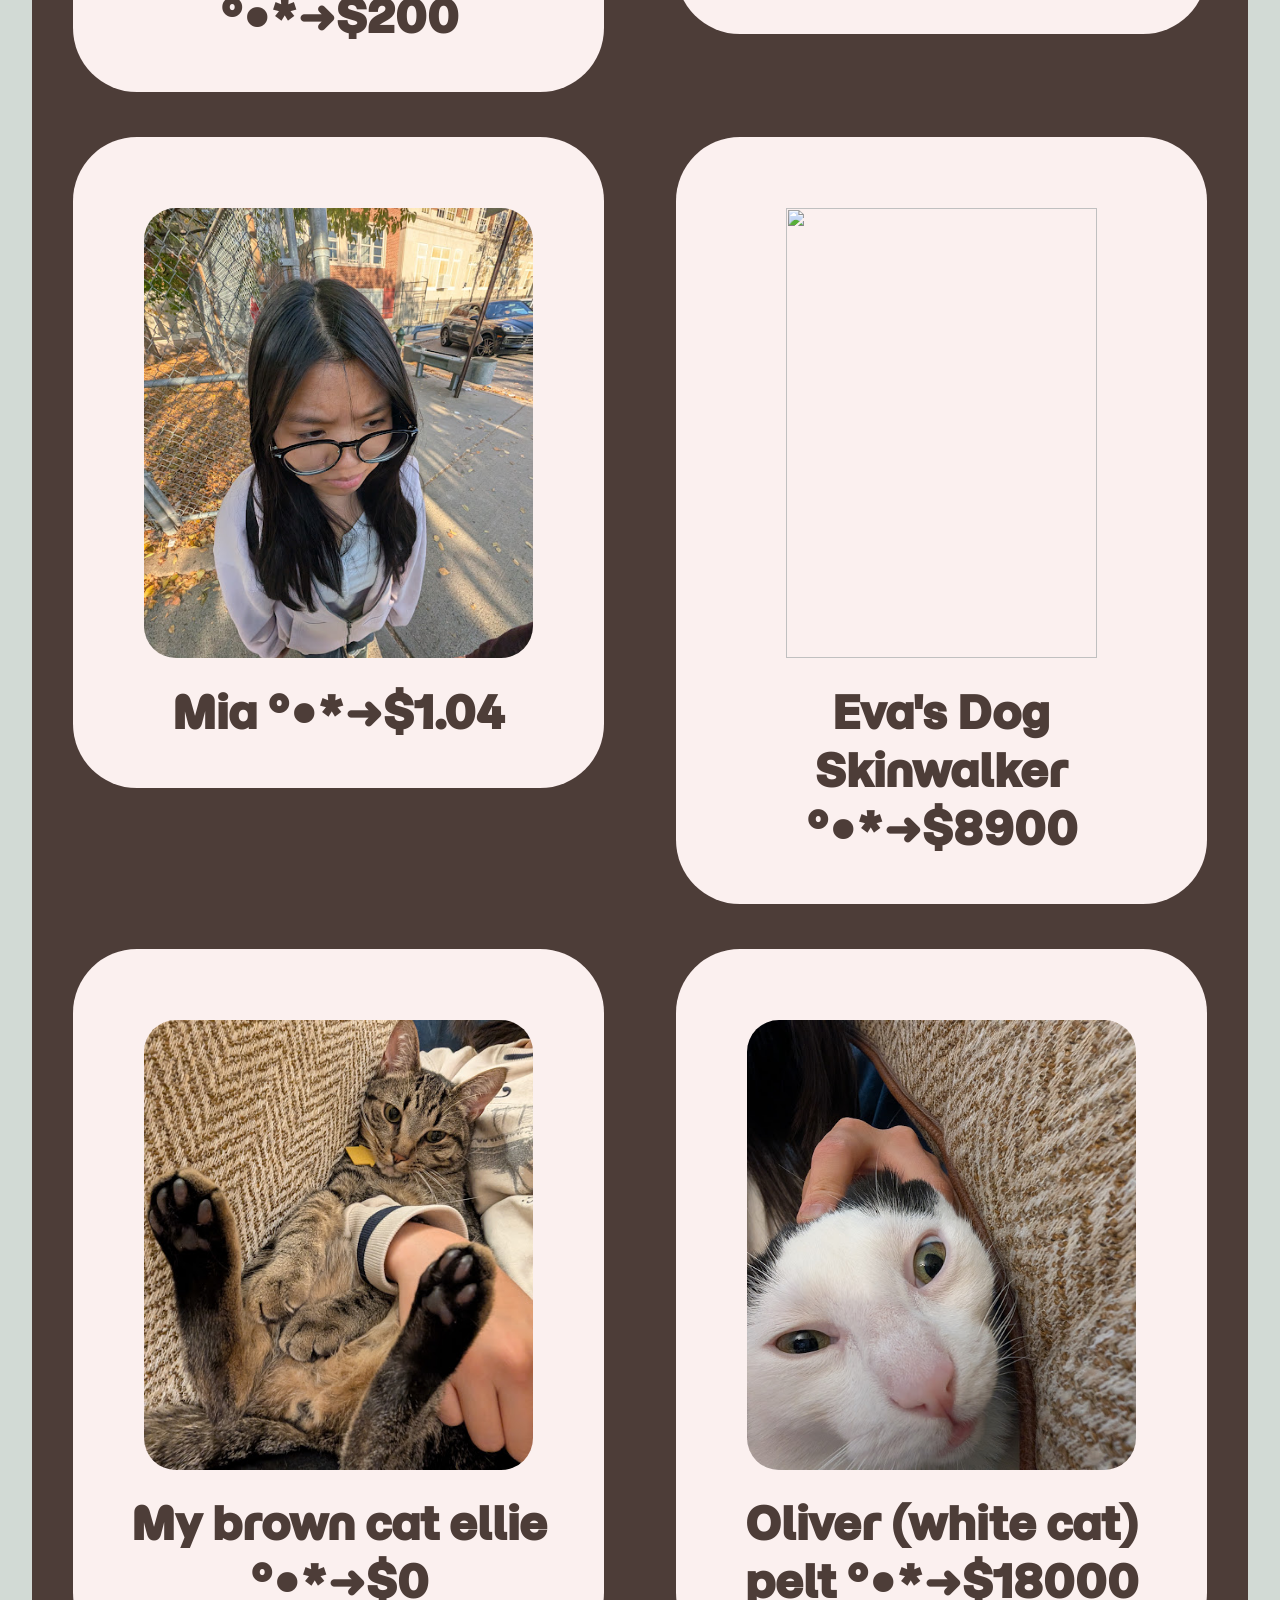
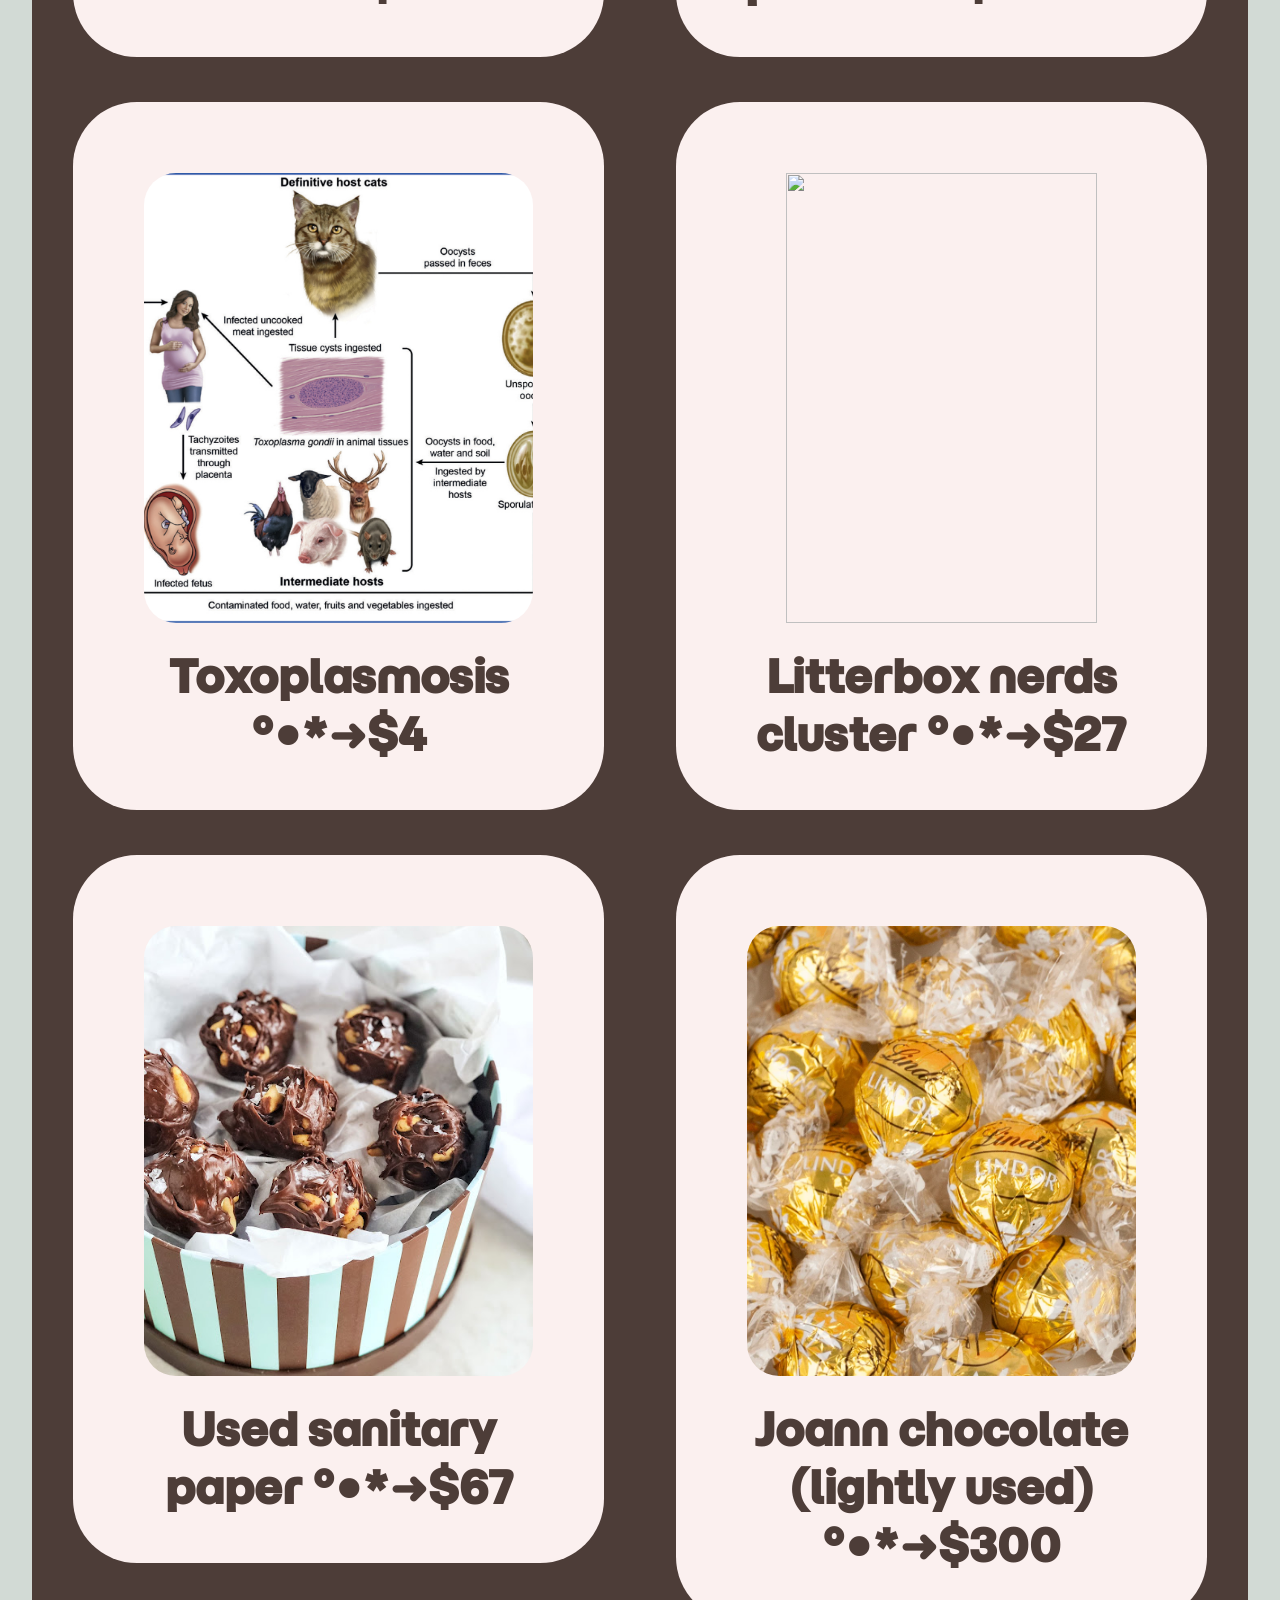
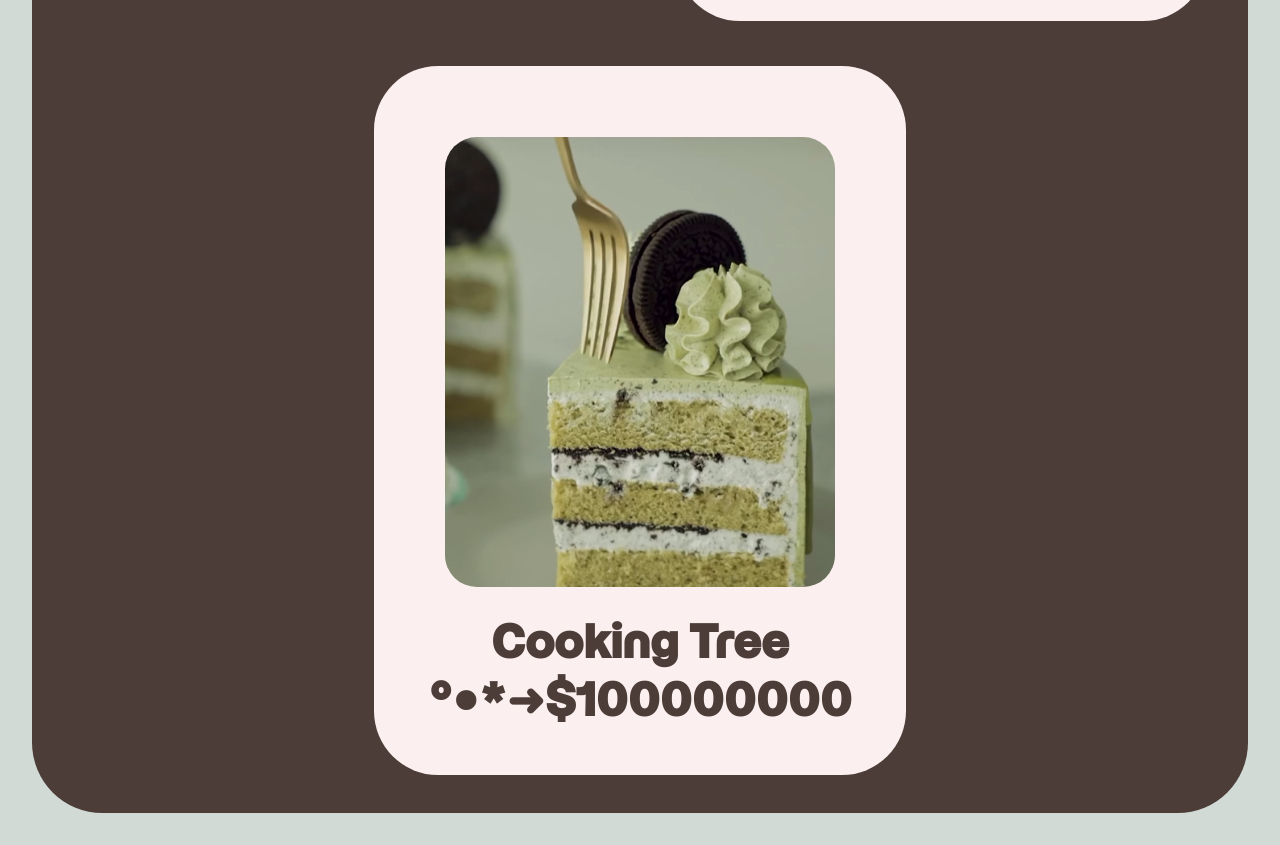
==== commit 922a28c0: "created an adding system" ====
--- a/shopping.html
+++ b/shopping.html
@@ -49,6 +49,13 @@
                     <h3 class = sub> Categories</h3>
                     <h3 class = sub> Price : $$$$</h3>
                     <h3 class = sub> Cart:</h3>
+
+                    <div class="addCart">
+                        <img src="design/addcart.png" class="bg">
+                        <button class= editcartbutton id = plusbtn>&plus;</button>
+                        <button class= editcartbutton id = minusbtn>&minus;</button>
+                        <h3 class = sub id = numero>#</h3>
+                    </div>
                 </div>
                 <div class="display">
                     <img src="itemImage/hairclip2.jpg" class="displayimg">
--- a/shopping.css
+++ b/shopping.css
@@ -179,6 +179,7 @@
     container-type: inline-size;
        
     width: 60vw;
+    min-width: 800px;
     height: 80vh;
     min-height: 550px;
 
@@ -217,6 +218,57 @@
     height: 100%;
 }
 
+.addCart{
+    display: flex;
+    flex-direction: row;
+
+    width: 60%;
+    height:20%;
+
+    justify-content: center;
+    align-items: center;
+}
+
+.bg{
+    object-fit:cover;
+    object-position: center;
+    width: 100%;
+    height: 100%;
+    z-index: 1;
+}
+.editcartbutton{
+    background: transparent;
+    border: none;
+    cursor: pointer;
+    position: absolute;
+    z-index: 5;
+
+    font-family: "Momo Trust Display", sans-serif;
+    font-weight: 400;
+    font-style: normal;
+    font-size: 5vh;
+
+    transition: transform 0.5s ease, color 0.5s ease;
+}
+#numero{
+    position: absolute;
+    z-index: 2;
+}
+#plusbtn{
+    right: 10%;
+    color: var(--seagrass);
+}
+#minusbtn{
+    left: 10%;
+    color: var(--coral);
+}
+#plusbtn:hover{
+    color: #afd4ce
+}
+#minusbtn:hover{
+    color: #f7dfdf
+}
+
 .close-btn {
   position: relative;            
   background: none;
@@ -230,7 +282,7 @@
   line-height: 1;
 
   padding: 0 1vw;
-  transition: transform 0.1s ease, color 0.1s ease;
+  transition: transform 0.5s ease, color 0.5s ease;
 }
 .close-btn:hover{
     color: var(--coral)
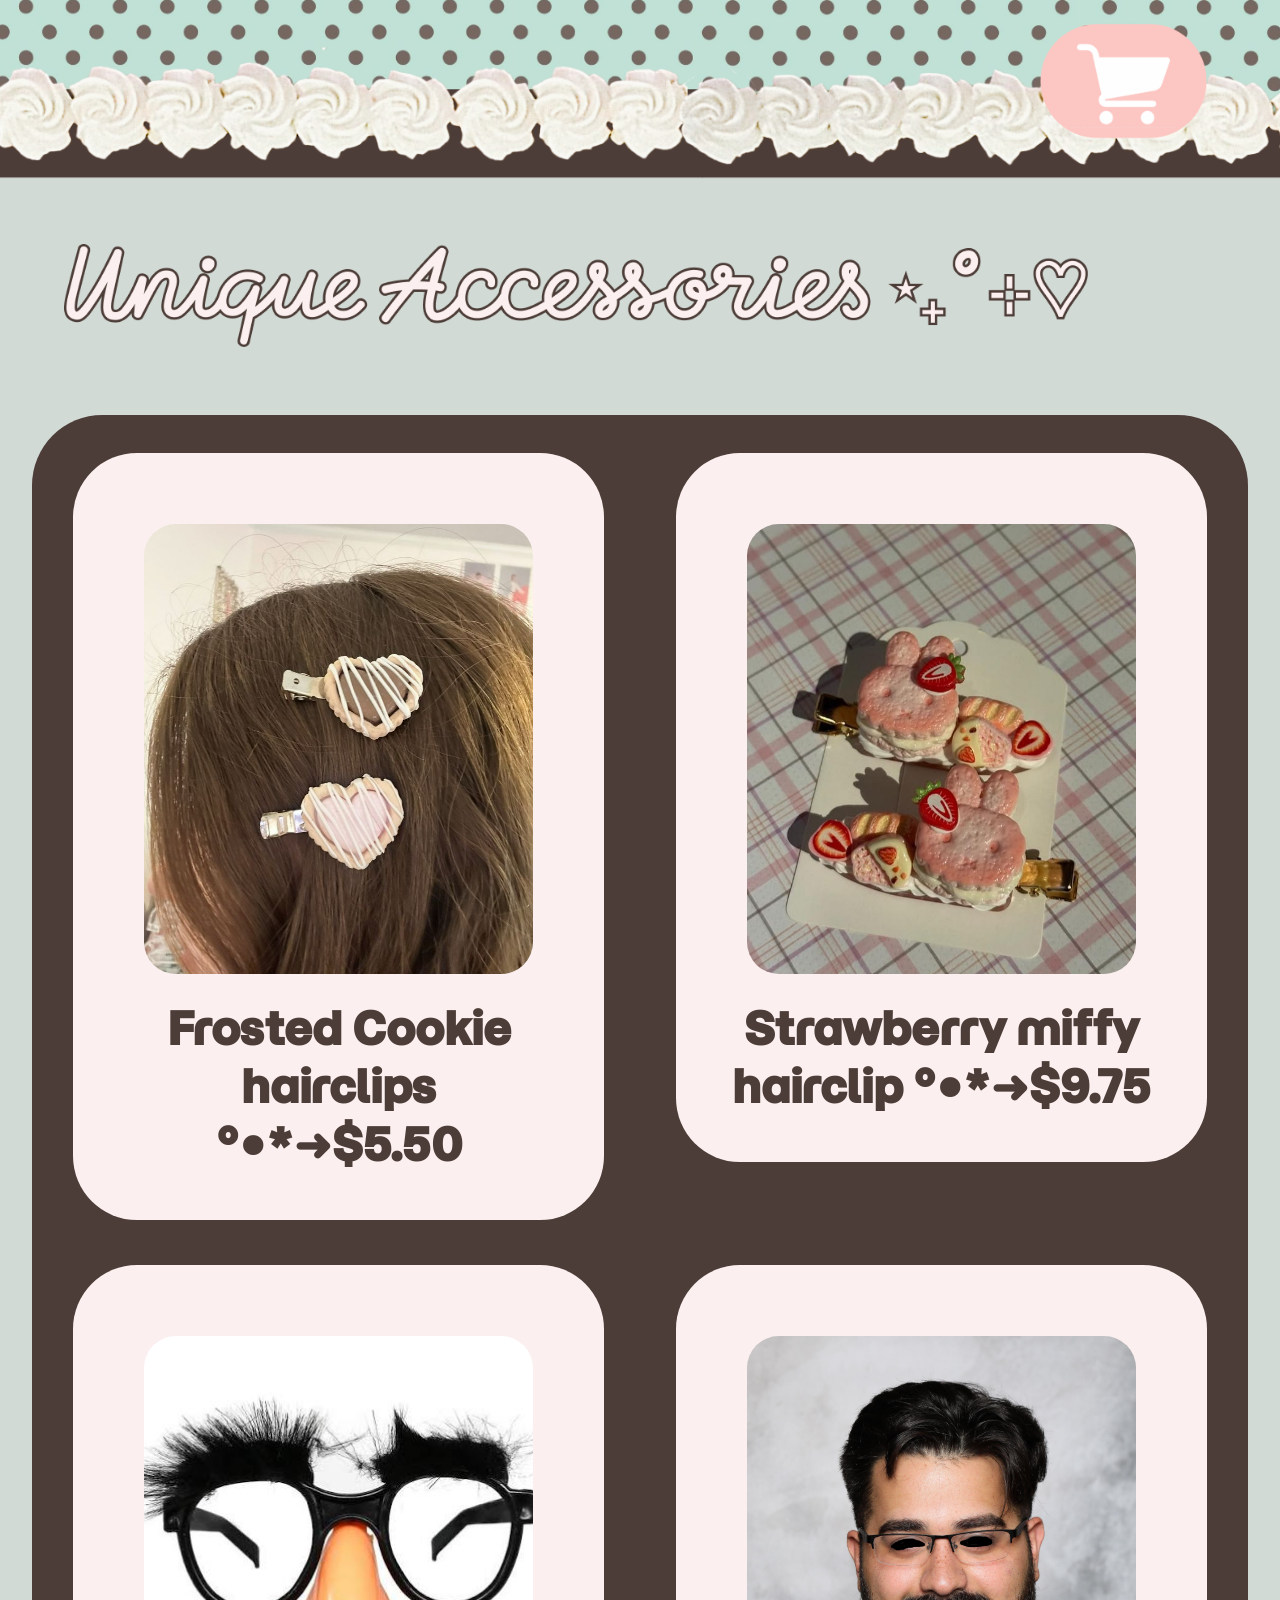
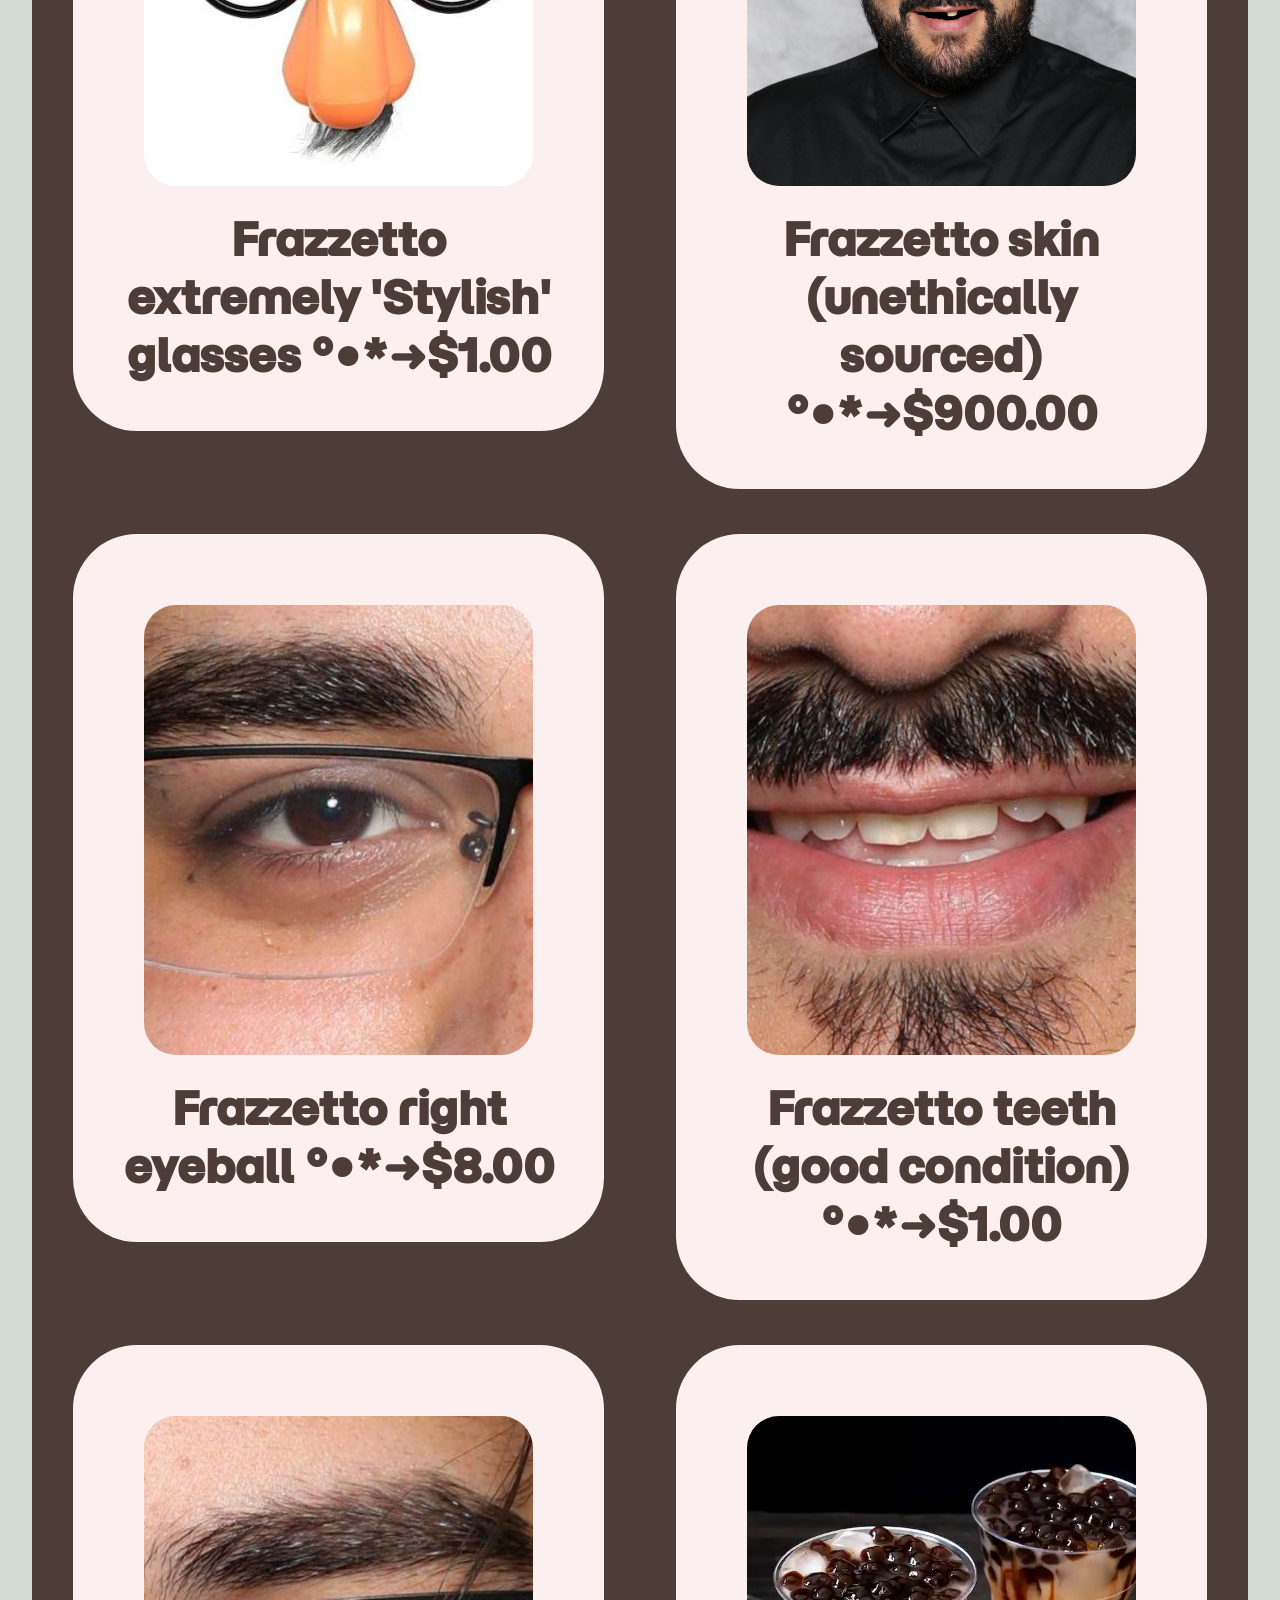
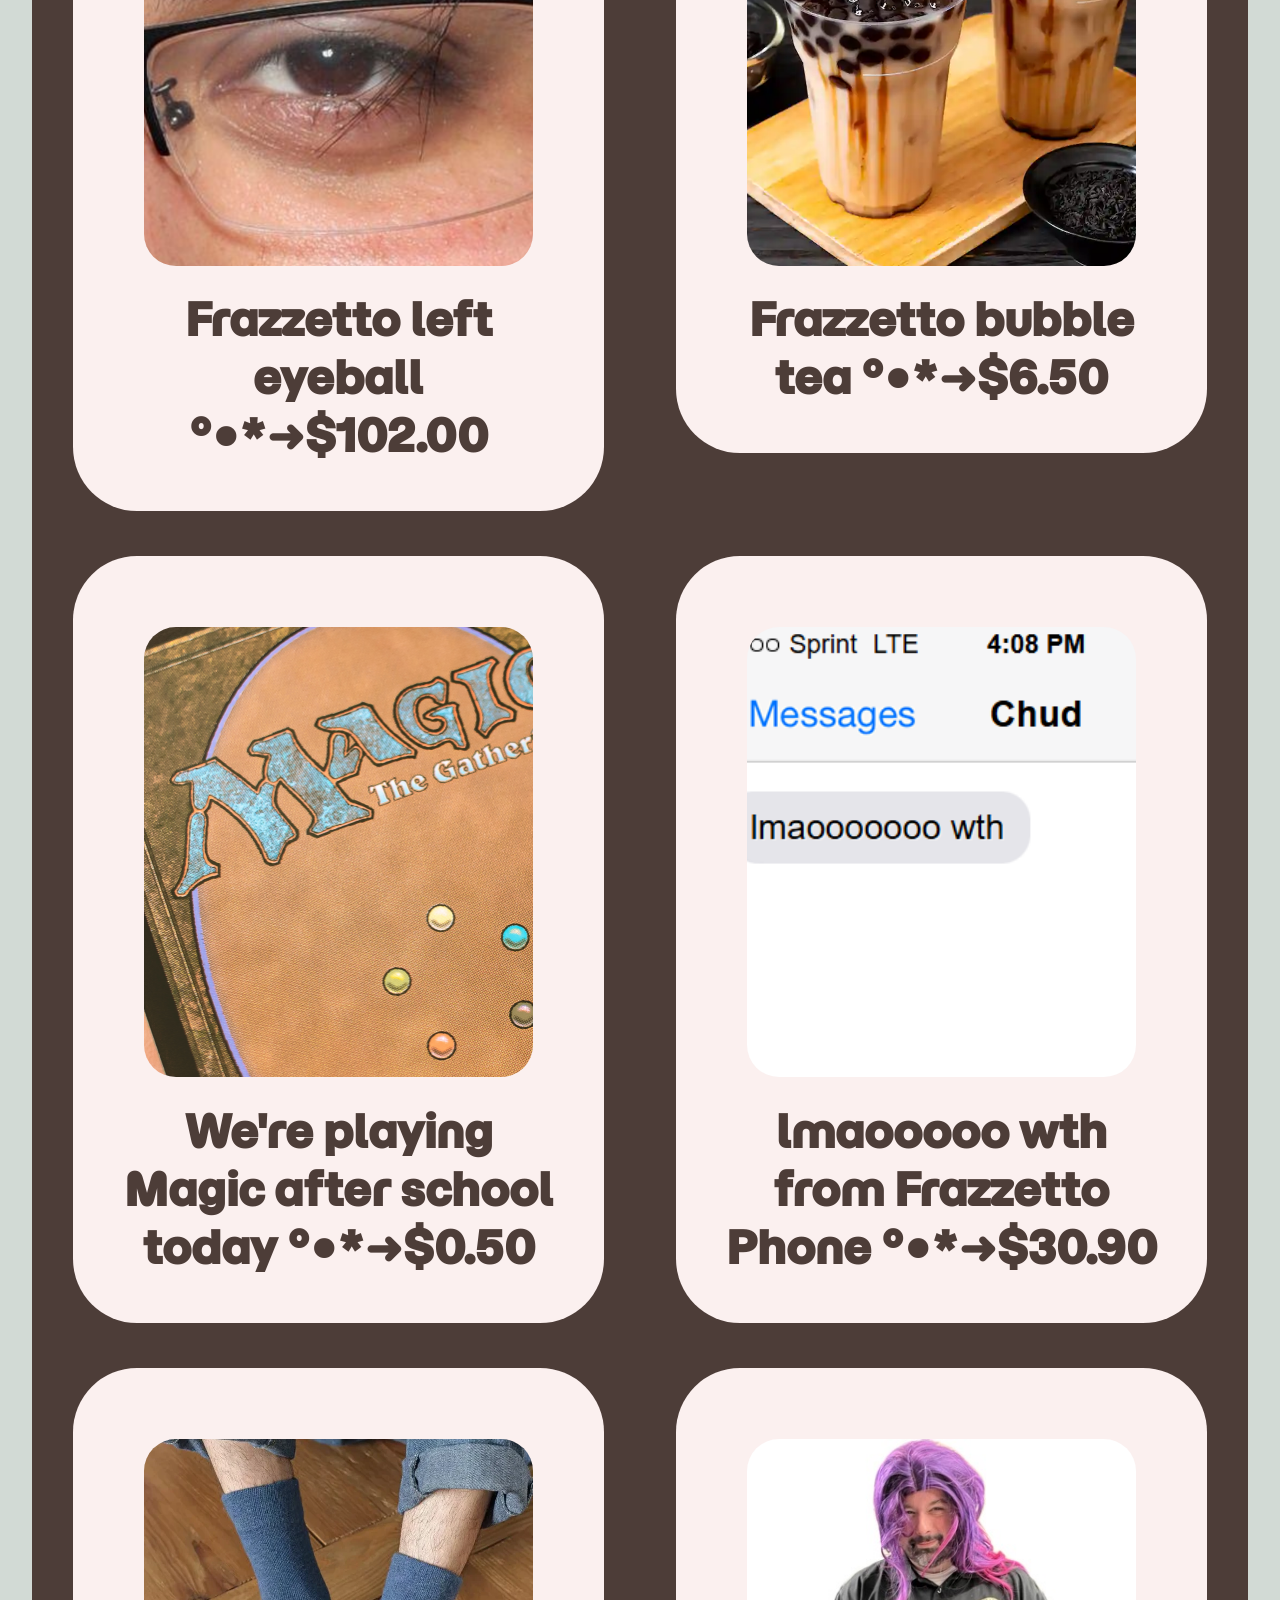
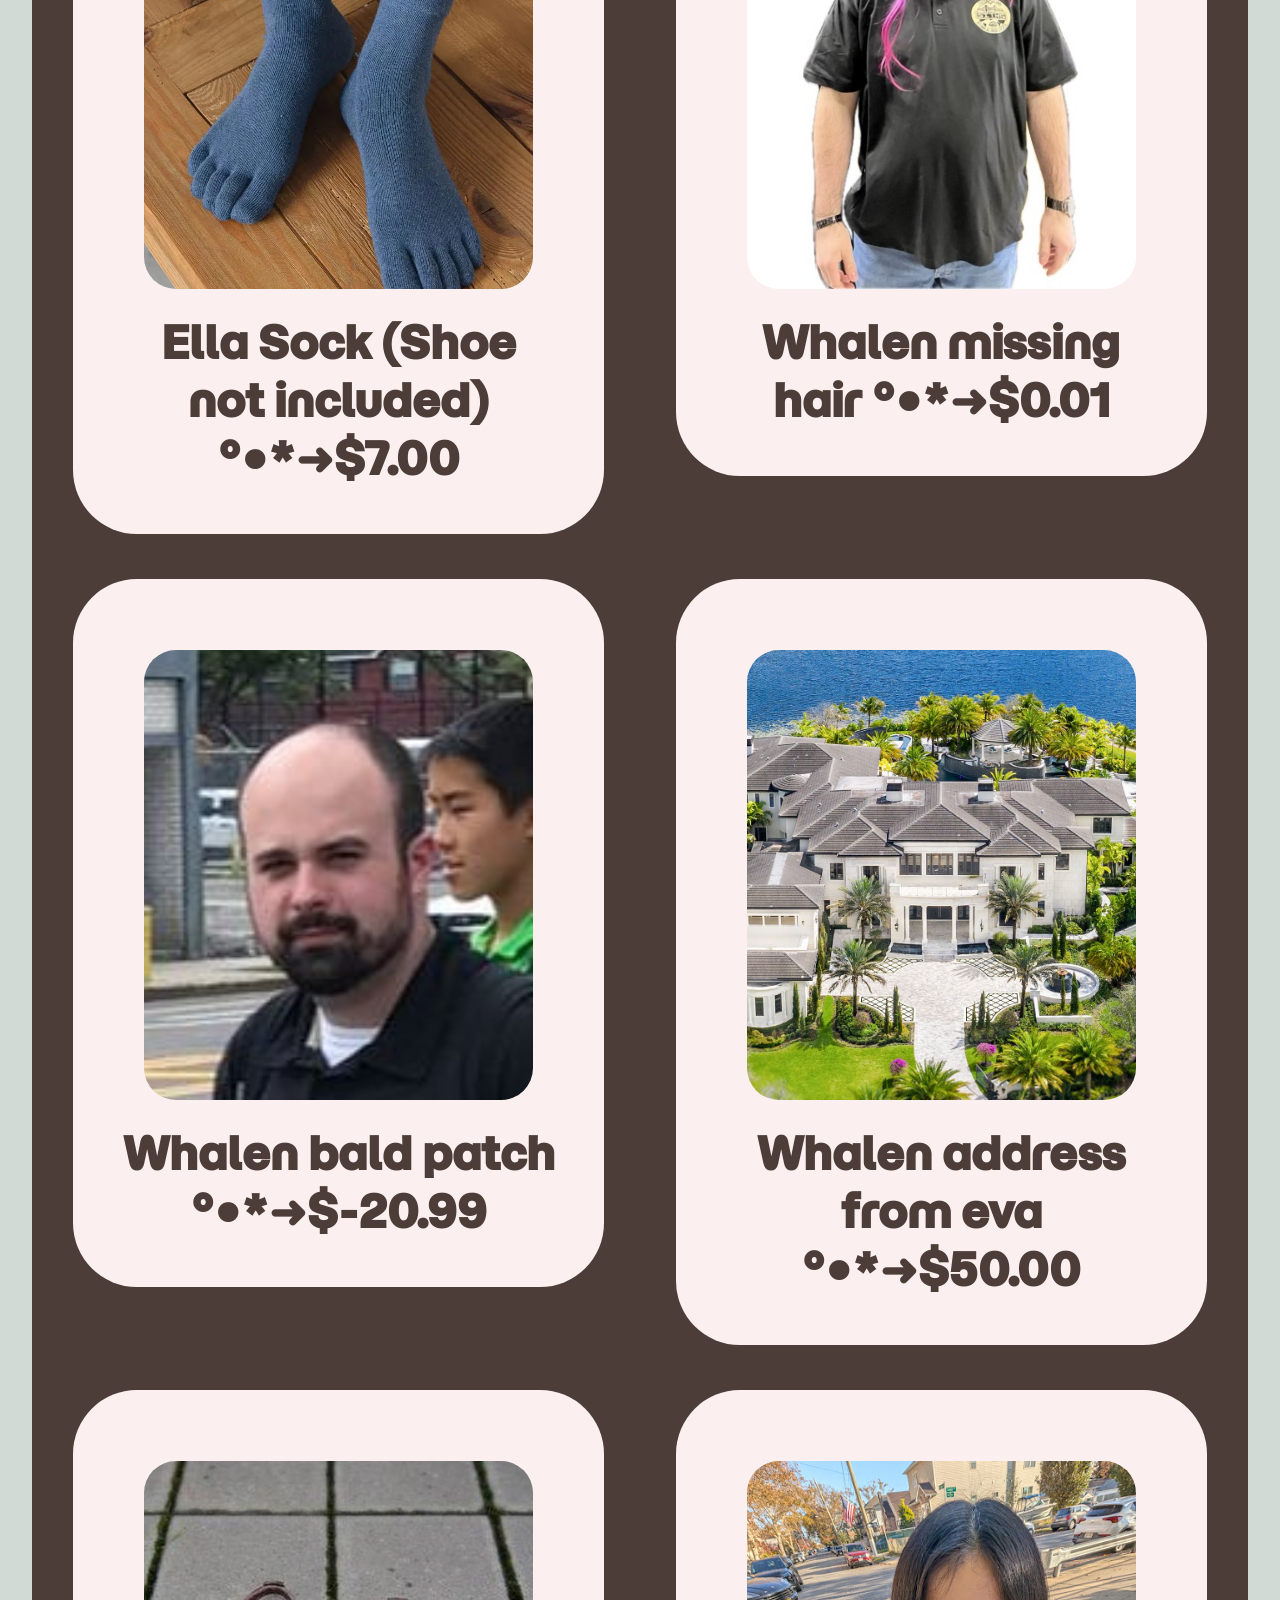
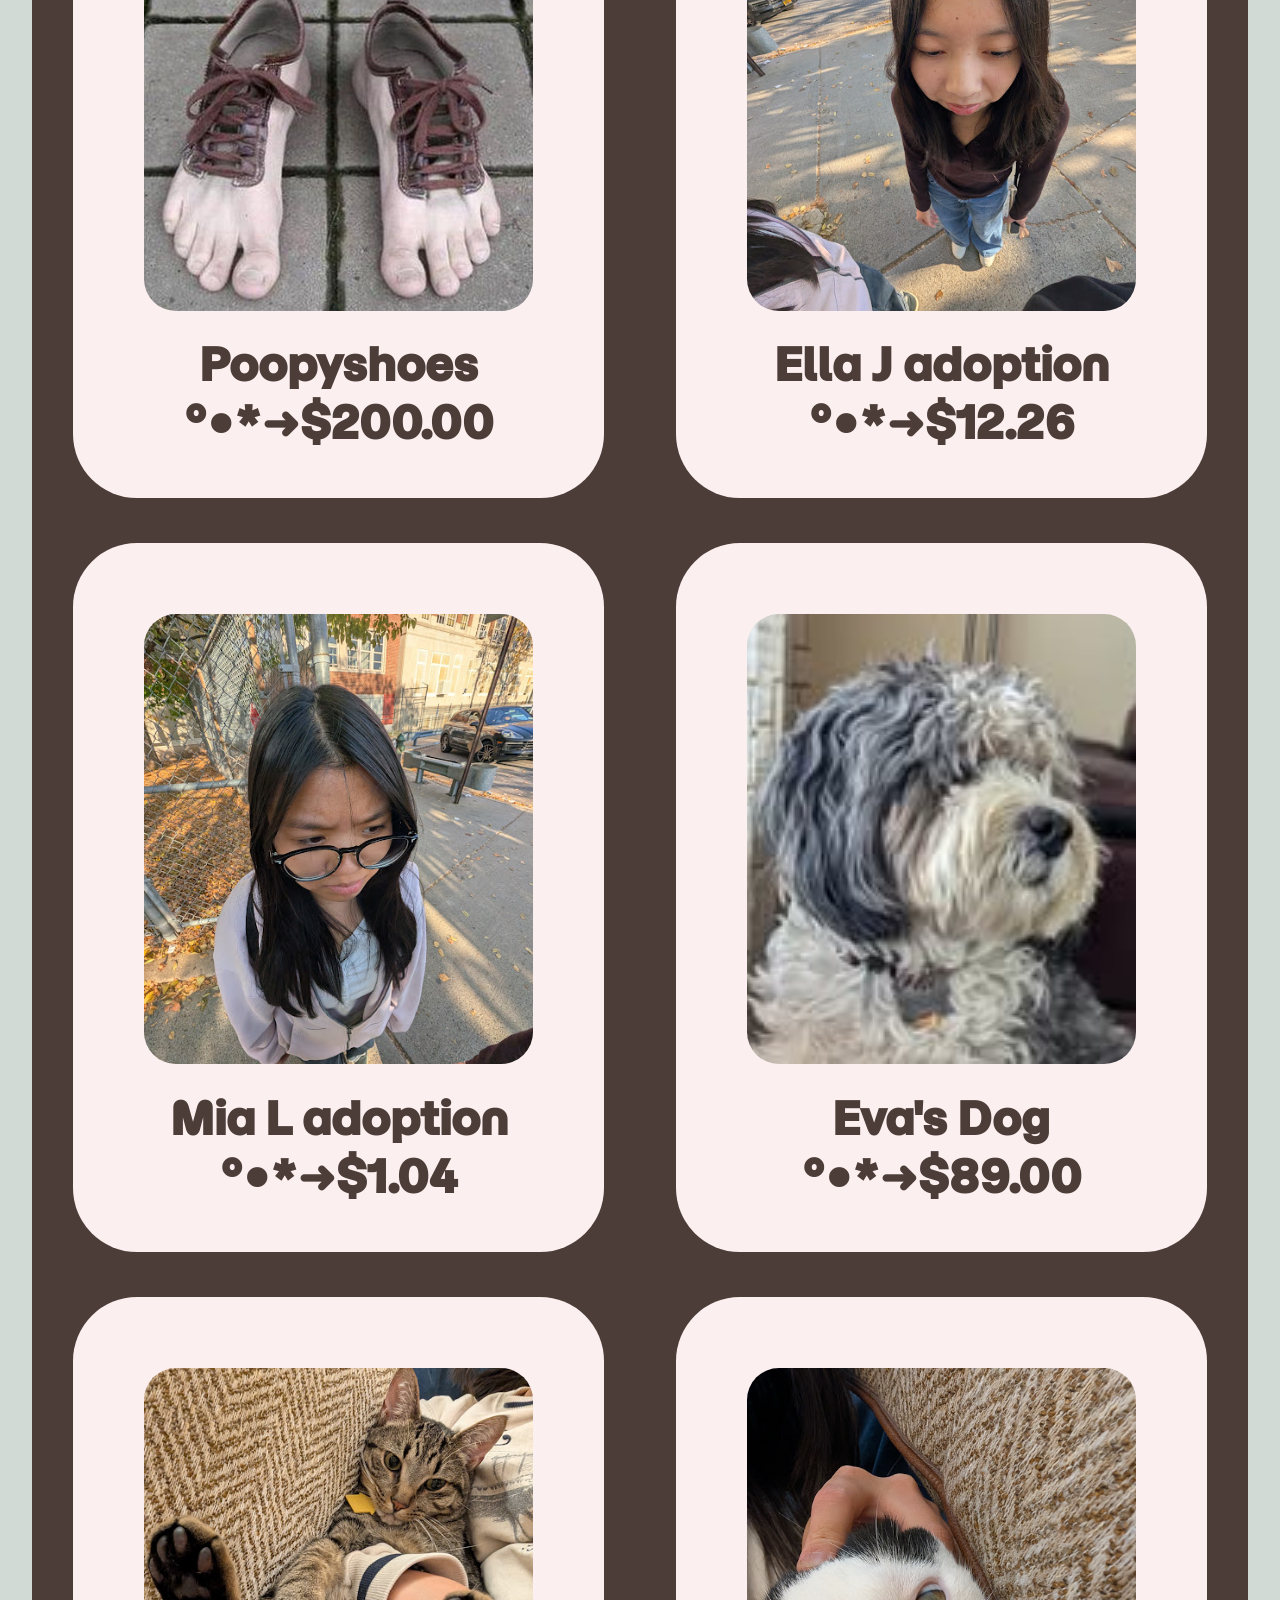
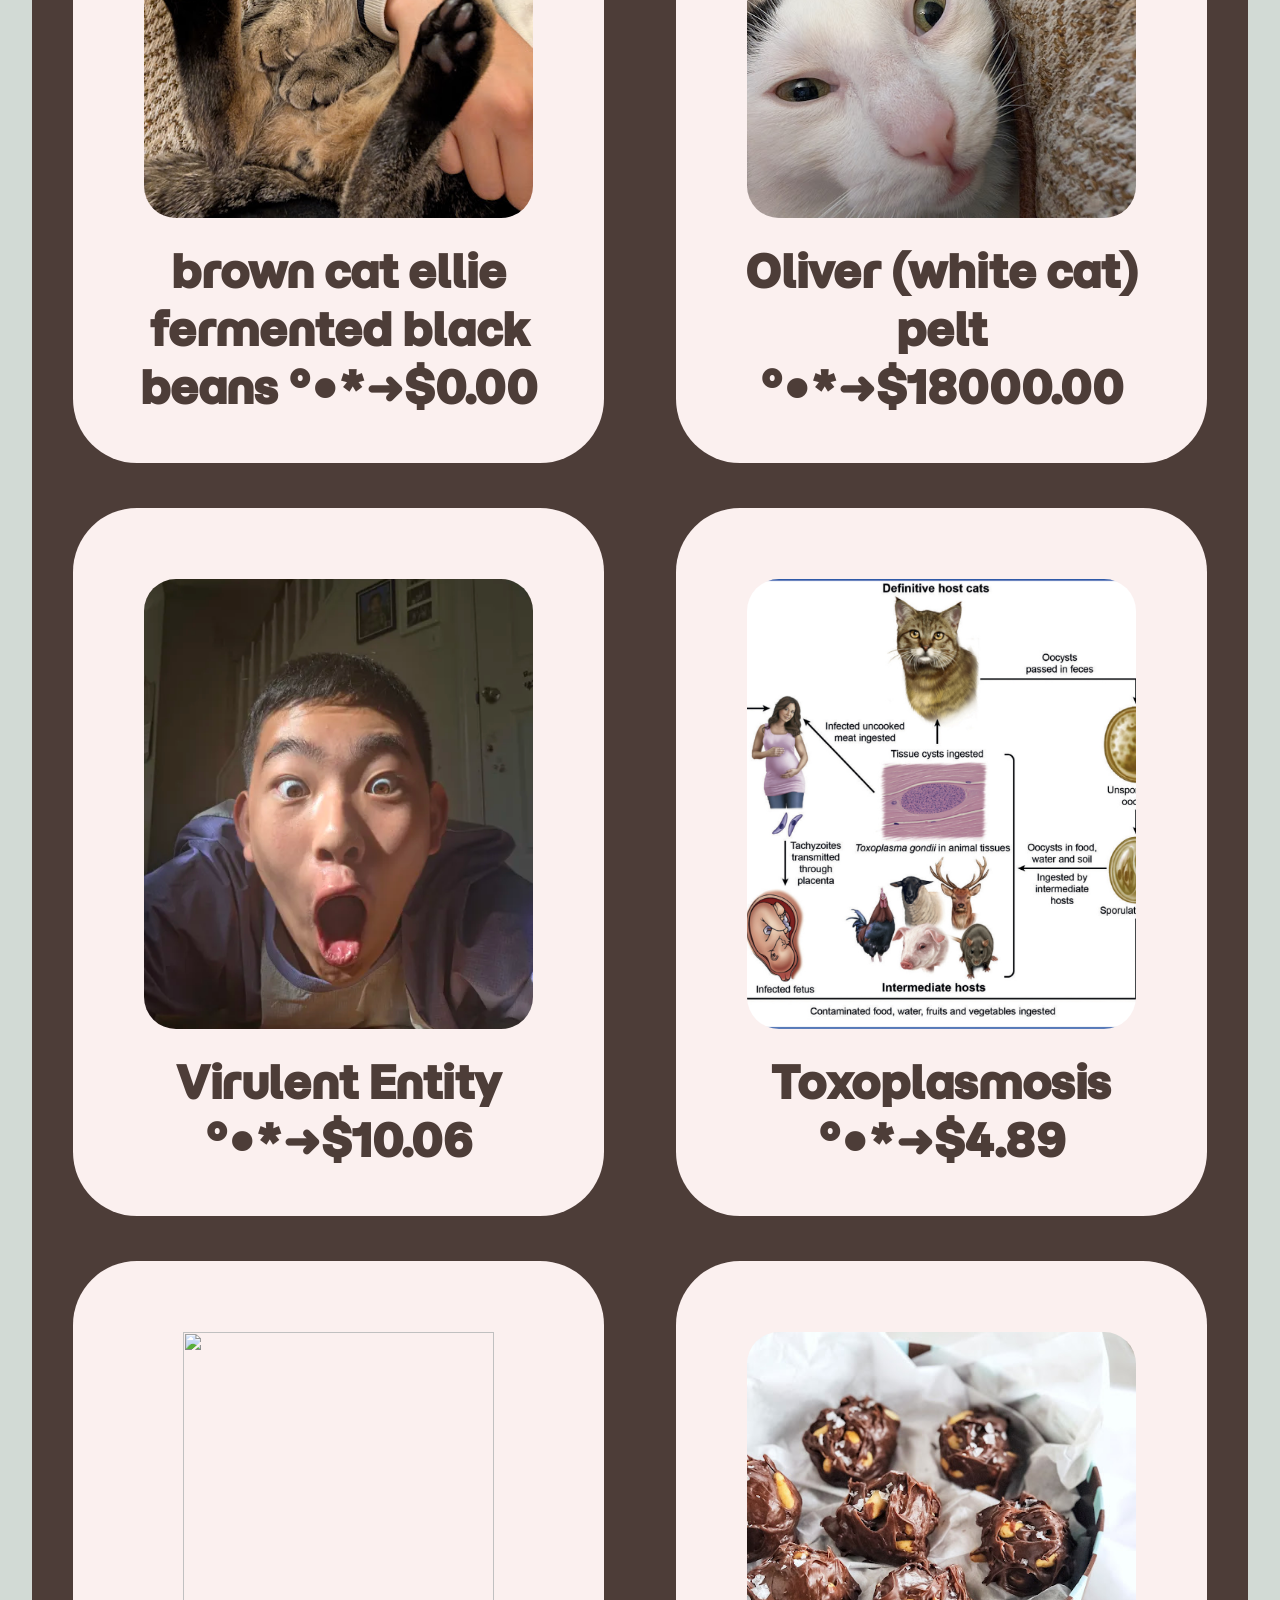
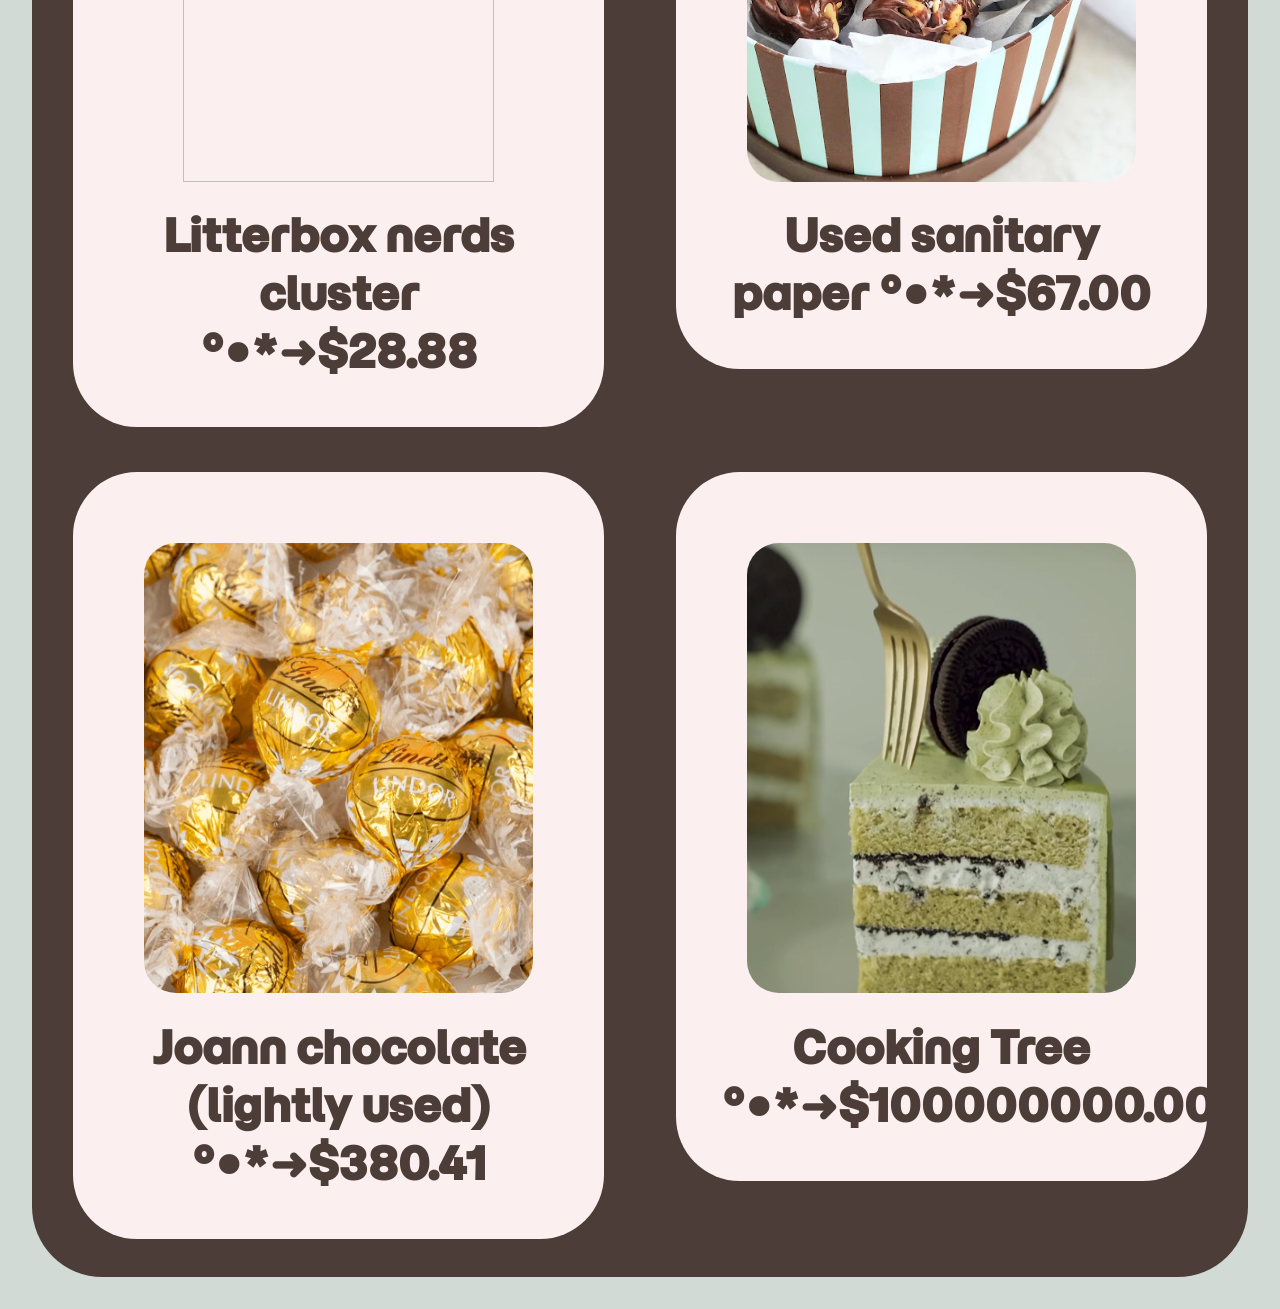
==== commit f25435d3: "Working cart system, added new interesting items" ====
--- a/shopping.html
+++ b/shopping.html
@@ -22,9 +22,11 @@
     <img src="design/title.png" id = "title">
 
     <div class="main" id= "main">
-        <a class="card" href="">
+
+        <!-- PLACEHOLDERS  -->
+        <a class="card"  href="https://www.depop.com/products/bberry_sweetj-miffy-strawberry-sweet-desserthairclip-set-ac18/">
             <img src="itemImage/hairclip.jpg" class="itemImage">
-            <p class="itemName">Cookie hairclips °•*➜$5.50</p>
+            <p class="itemName">Frosted Cookie hairclips °•*➜$5.50</p>
              
         </a>
         
--- a/shopping.css
+++ b/shopping.css
@@ -208,10 +208,11 @@
 
 .display{
     width: 45%;
+    height: 50vh;
 }
 
 .displayimg{
-    object-fit:cover;
+    object-fit: cover;
     object-position: center;
     border-radius: 2.5vw;
     width: 100%;
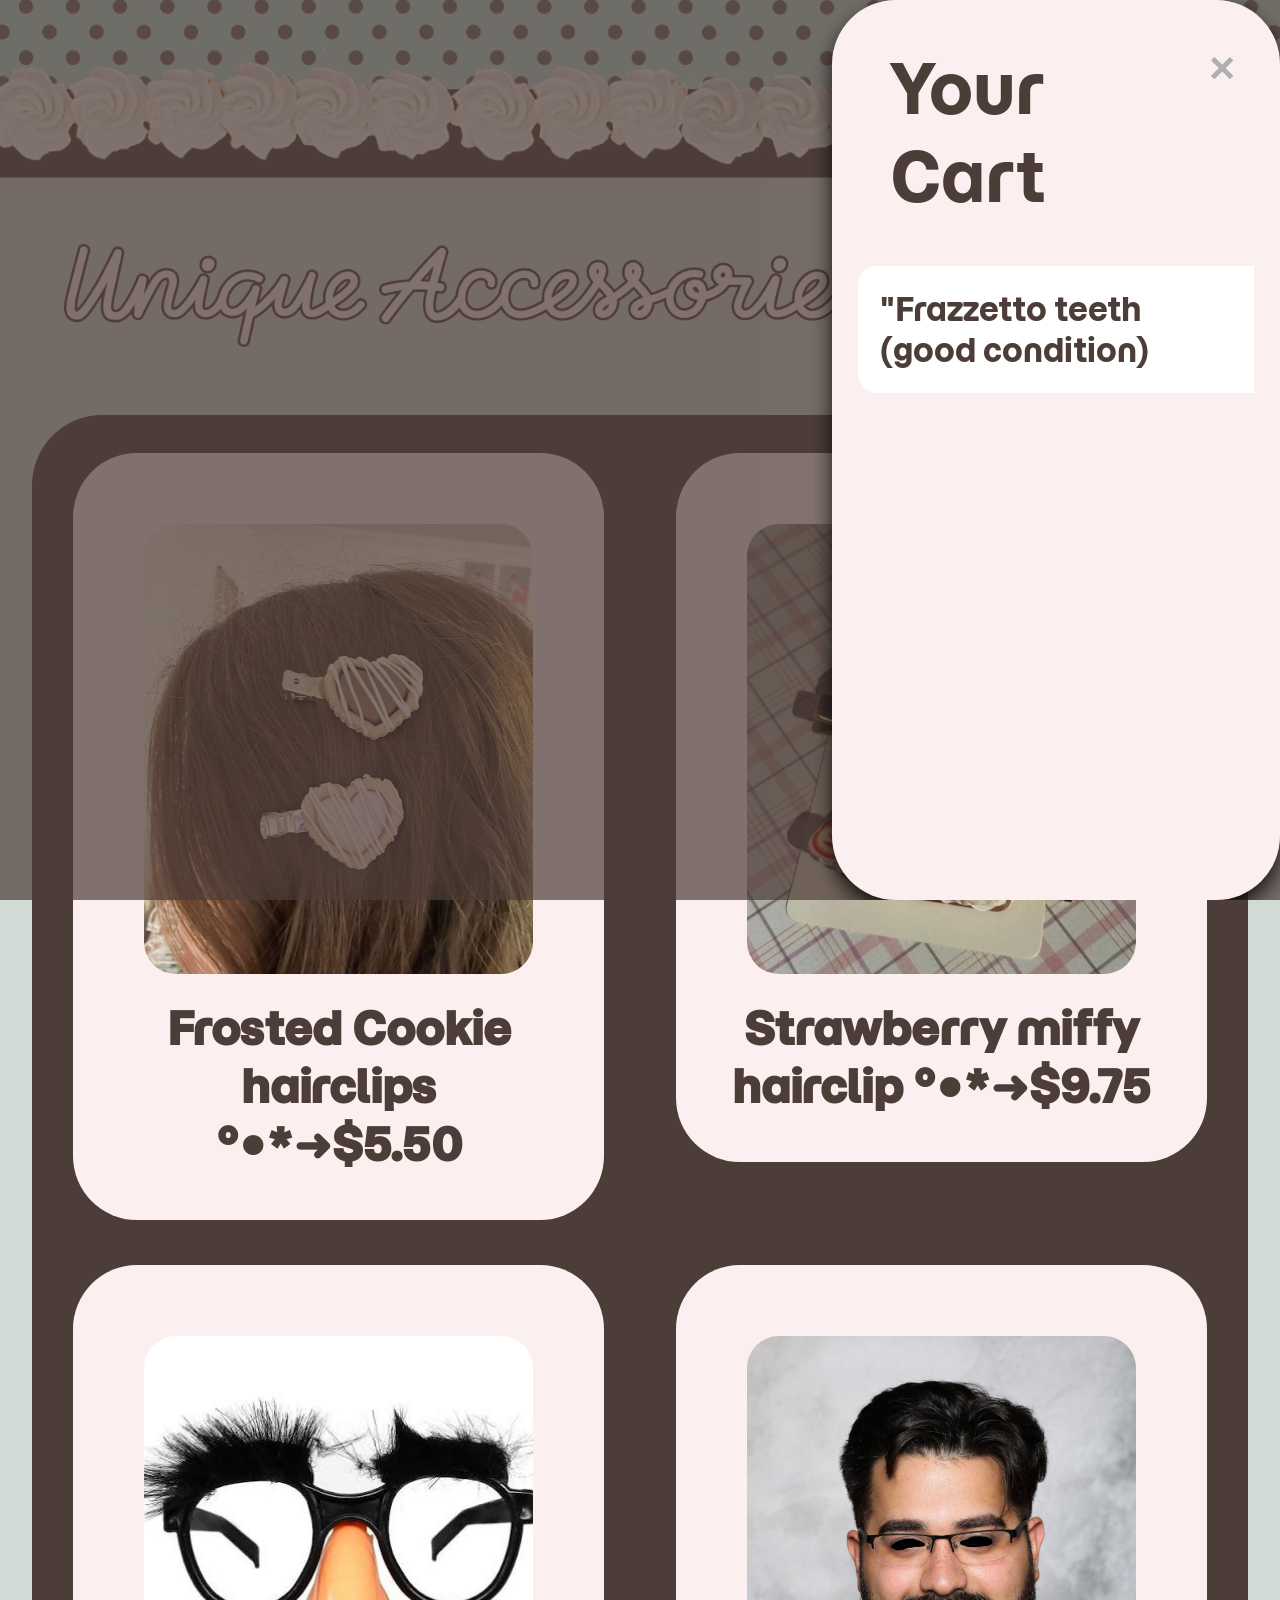
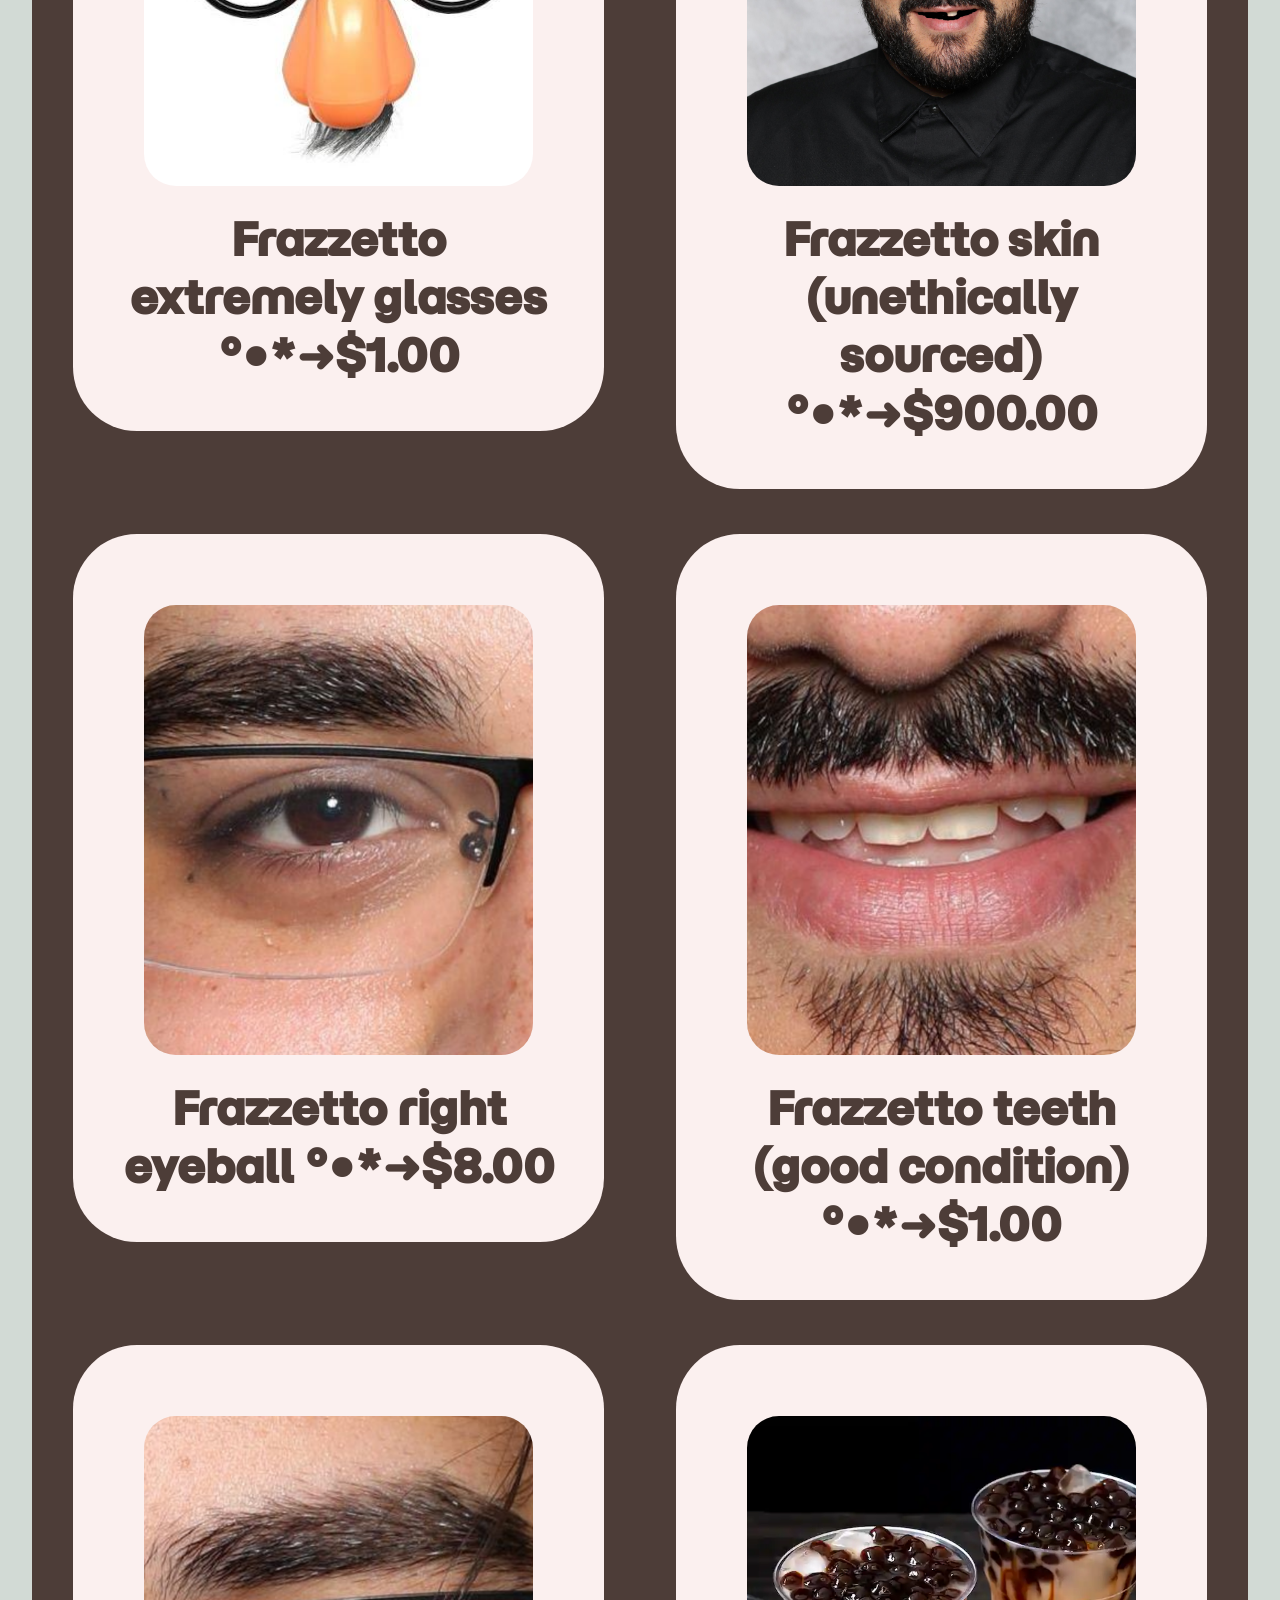
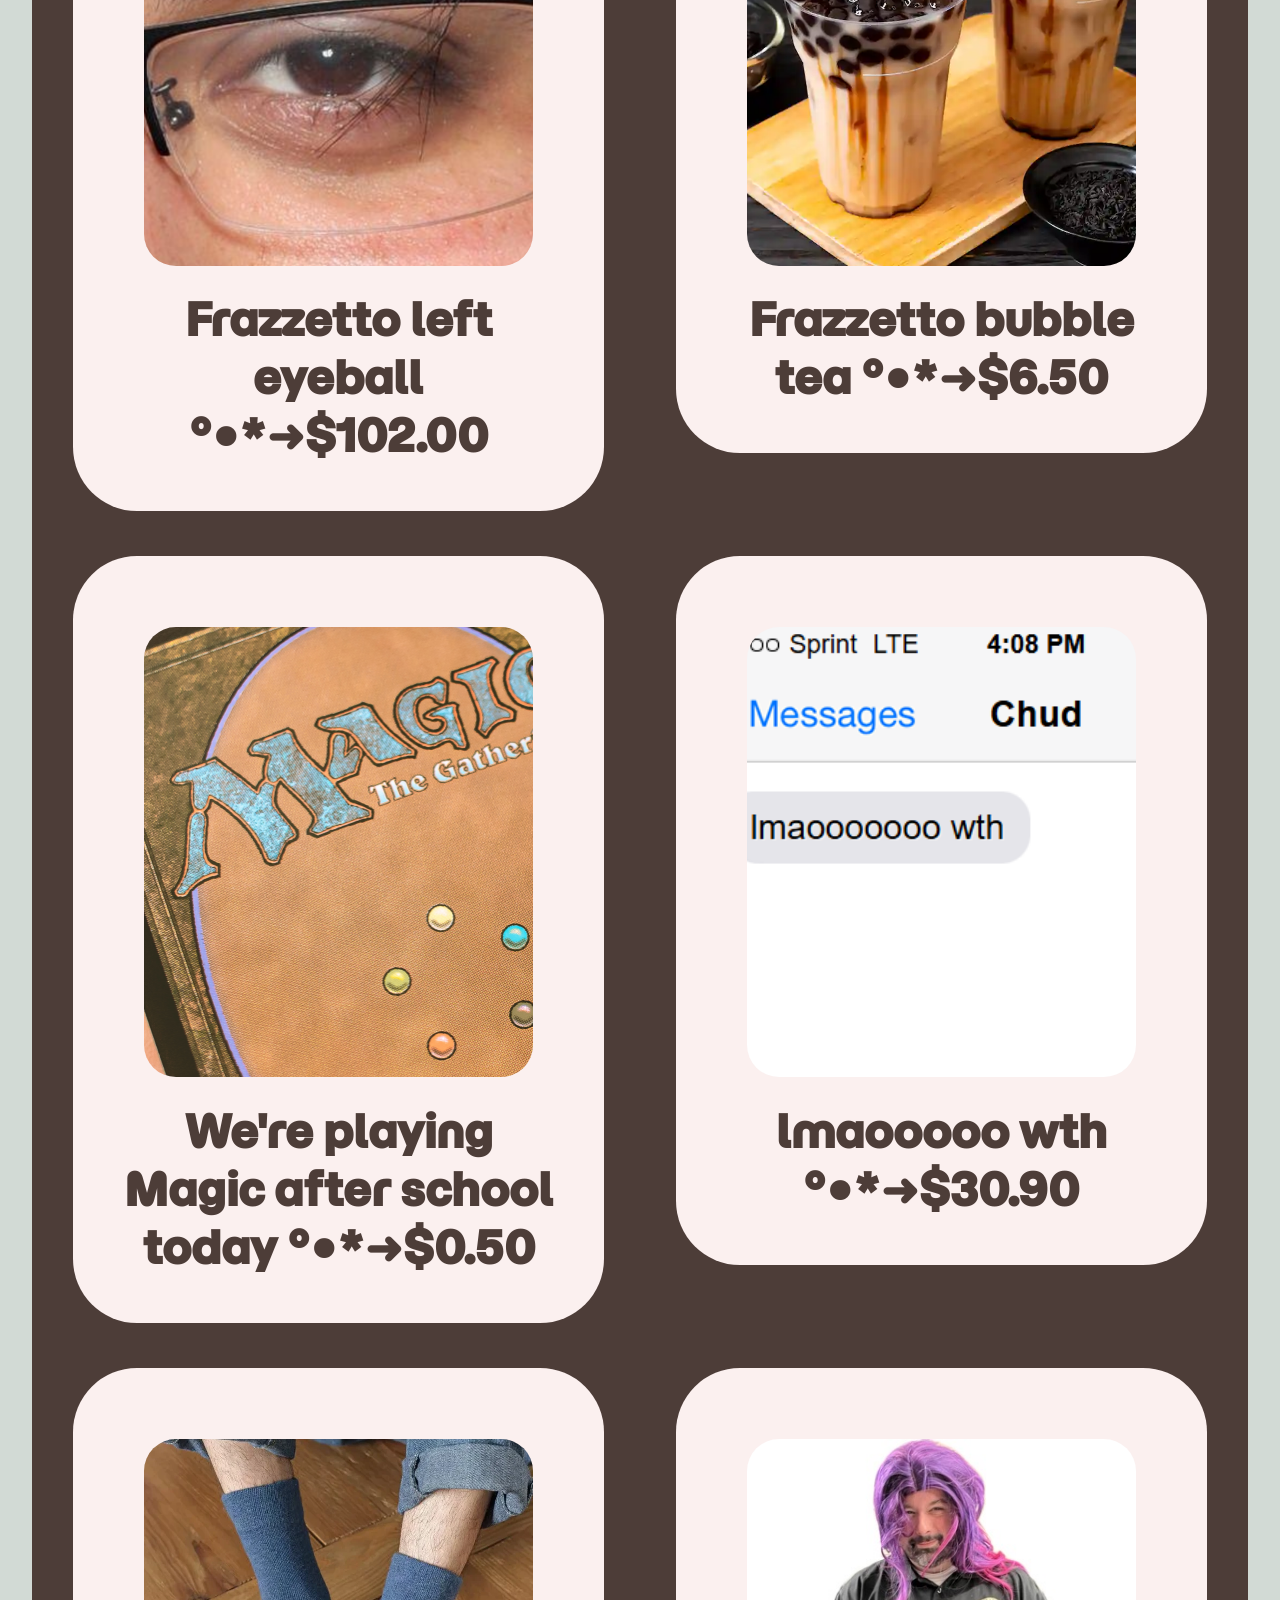
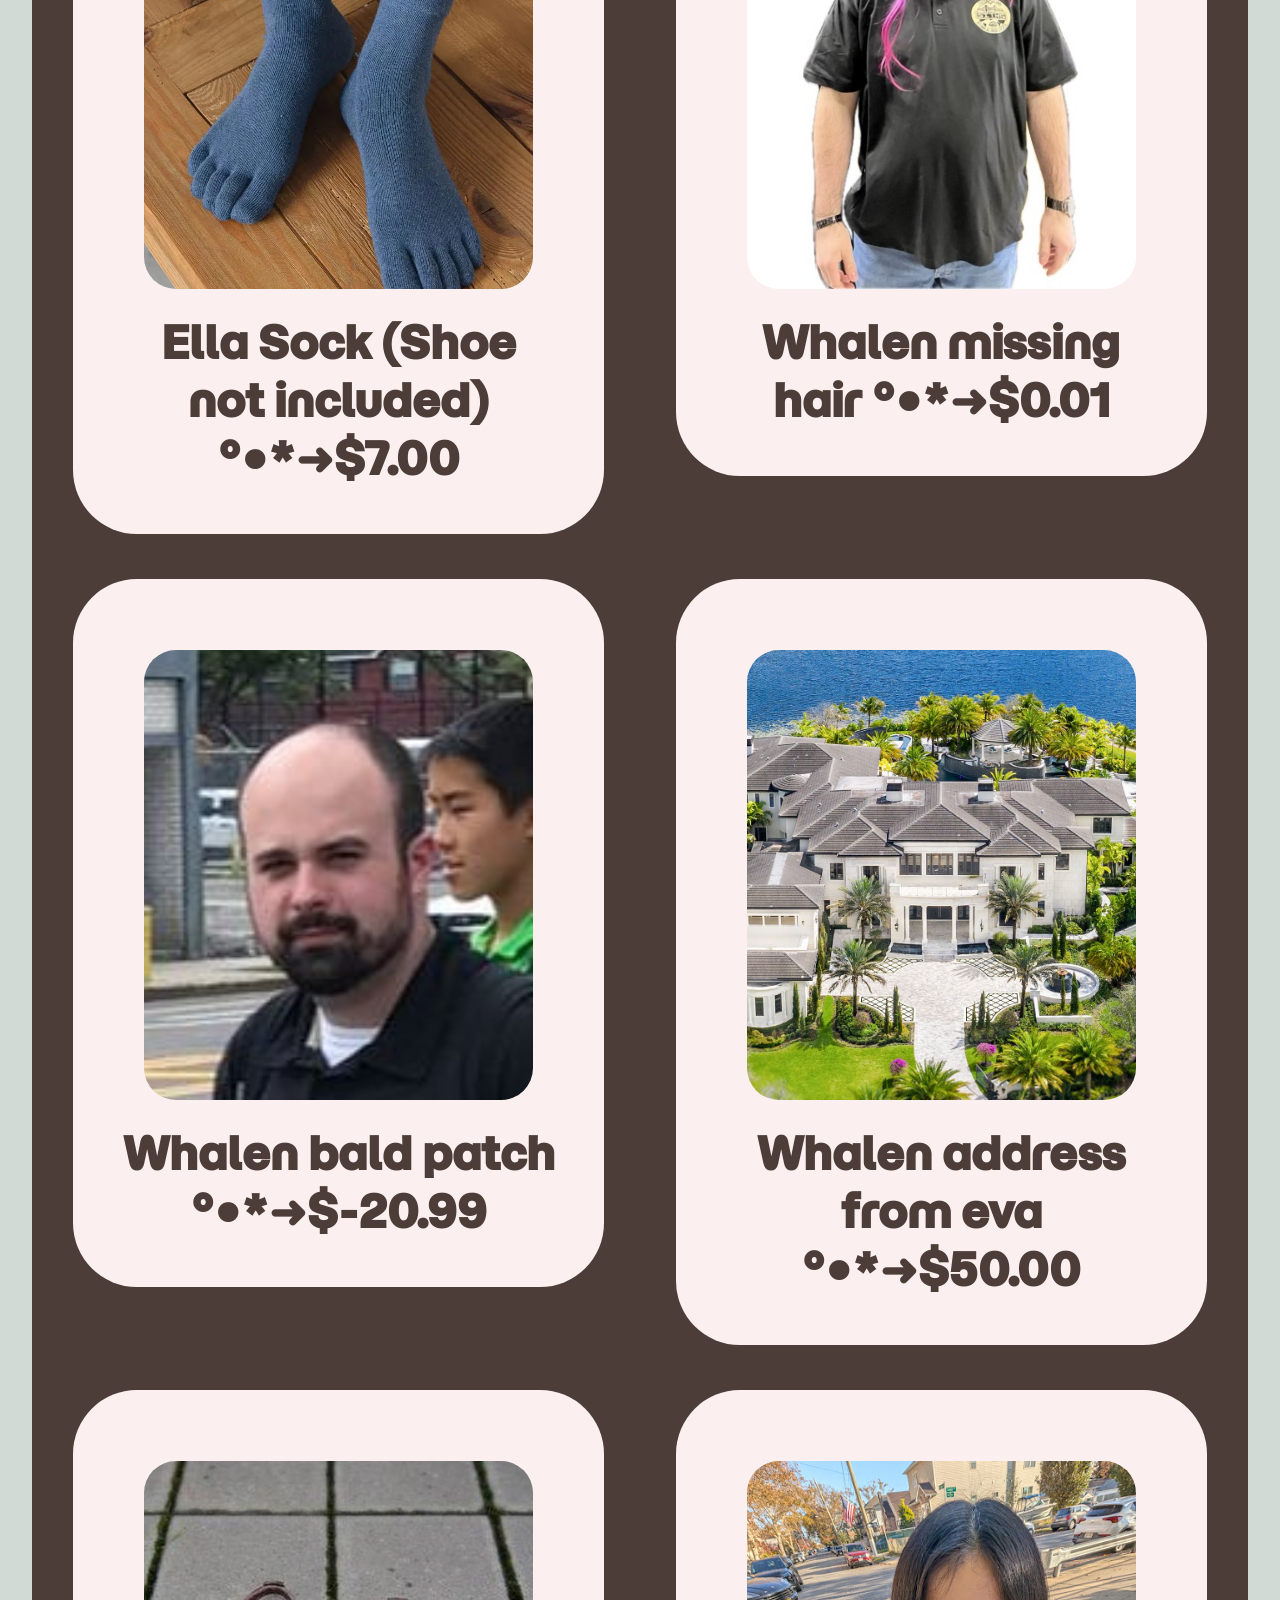
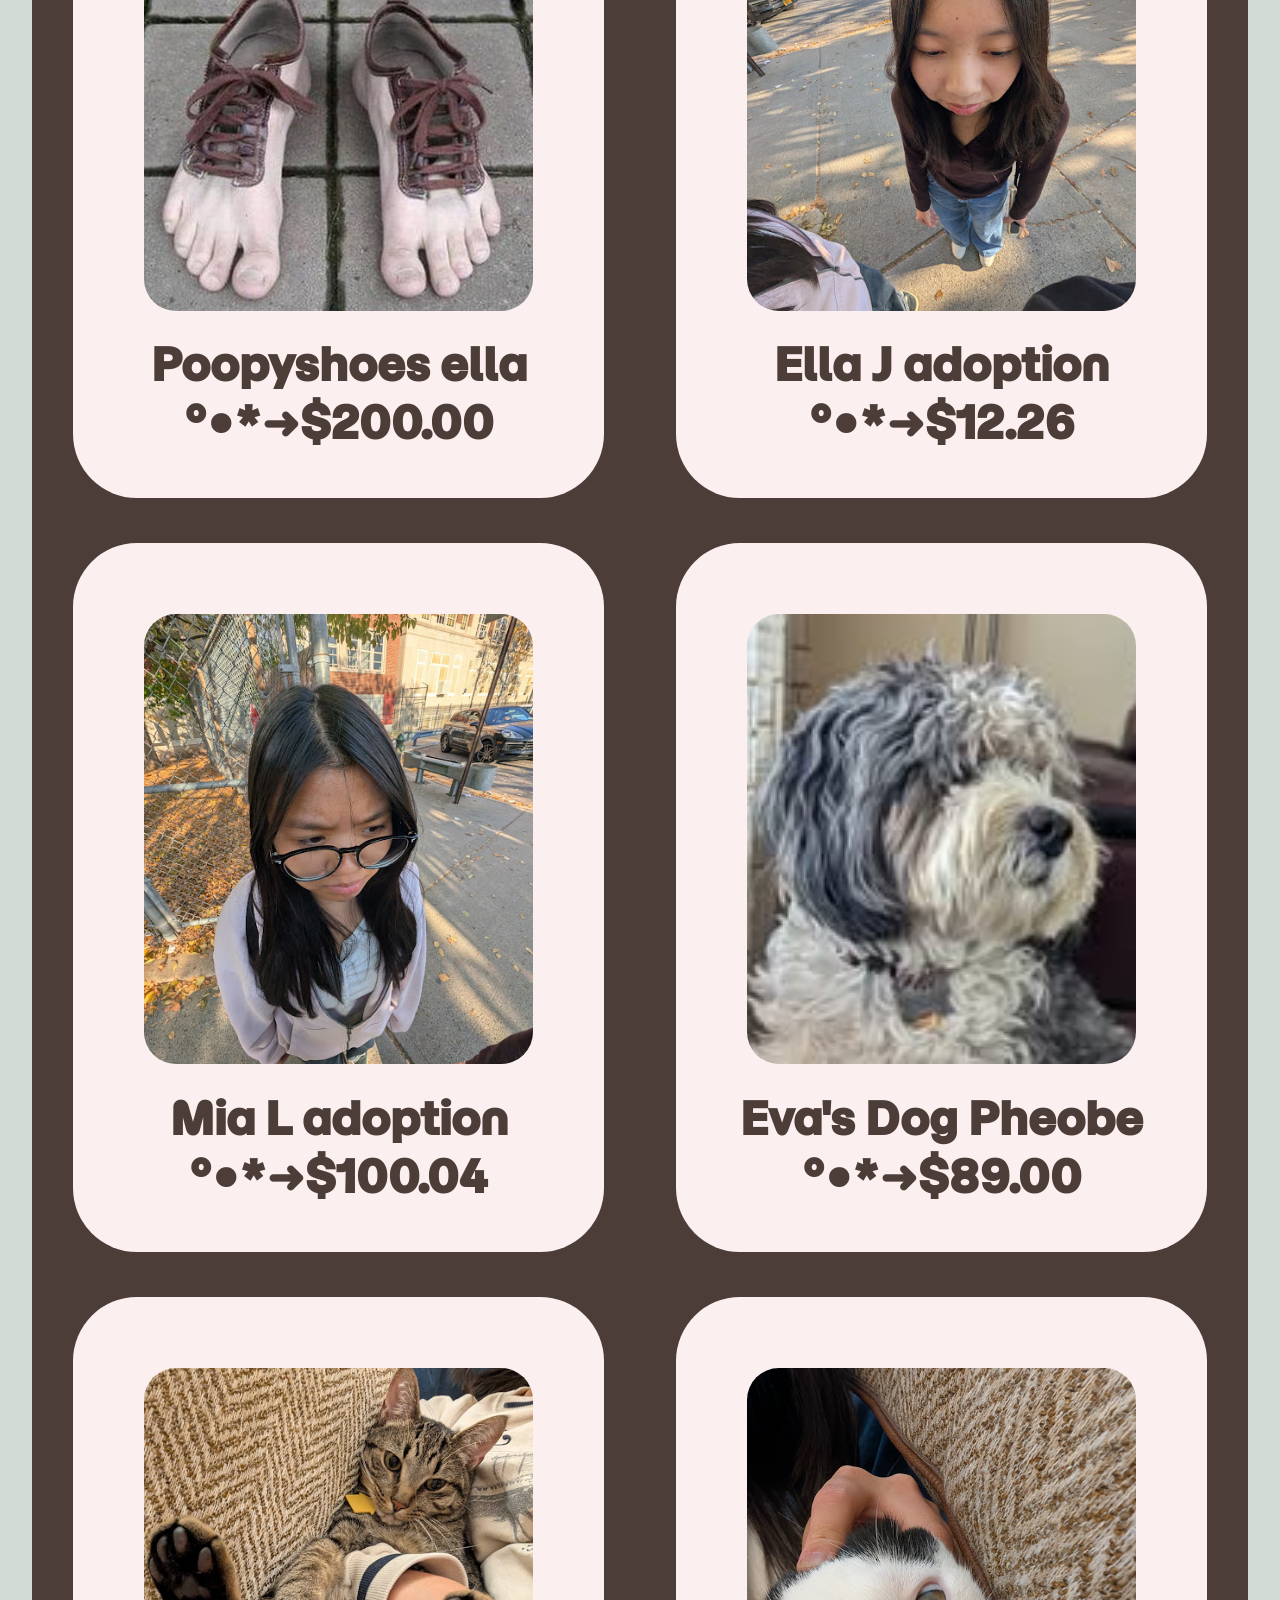
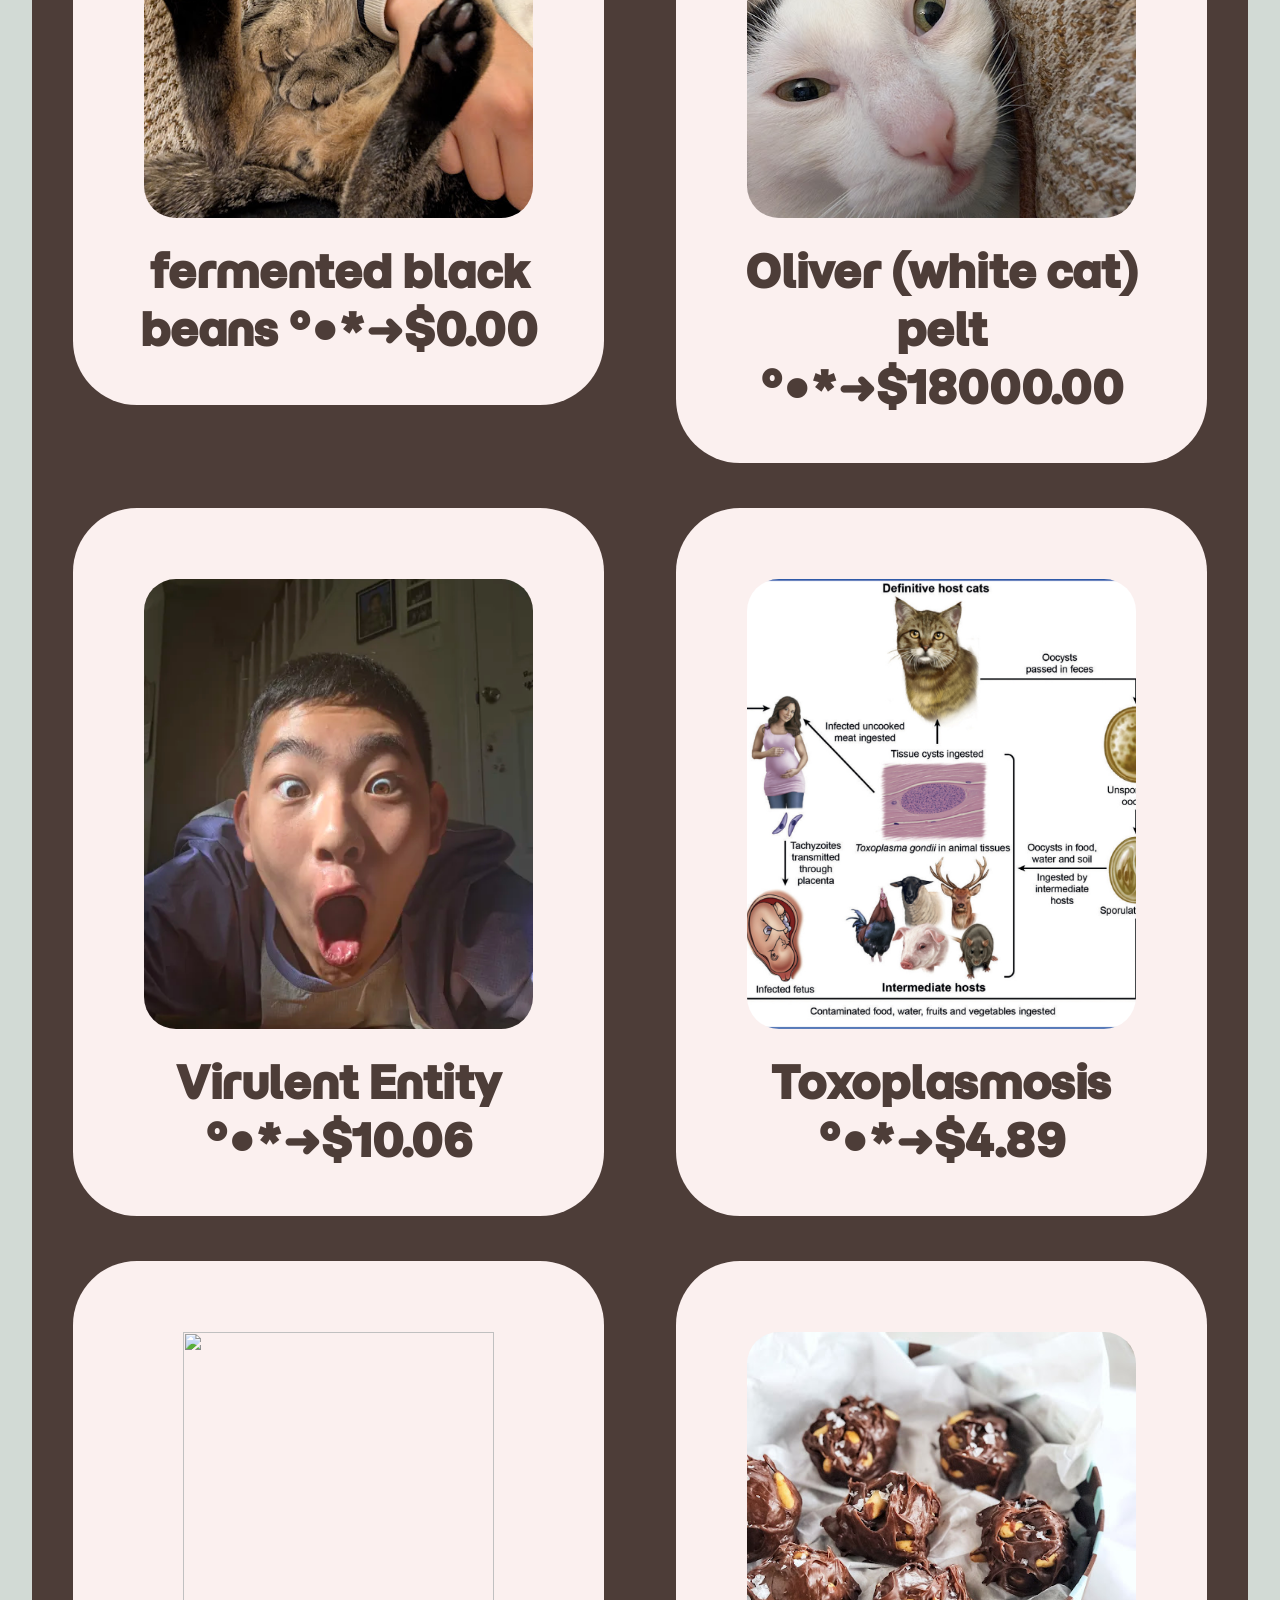
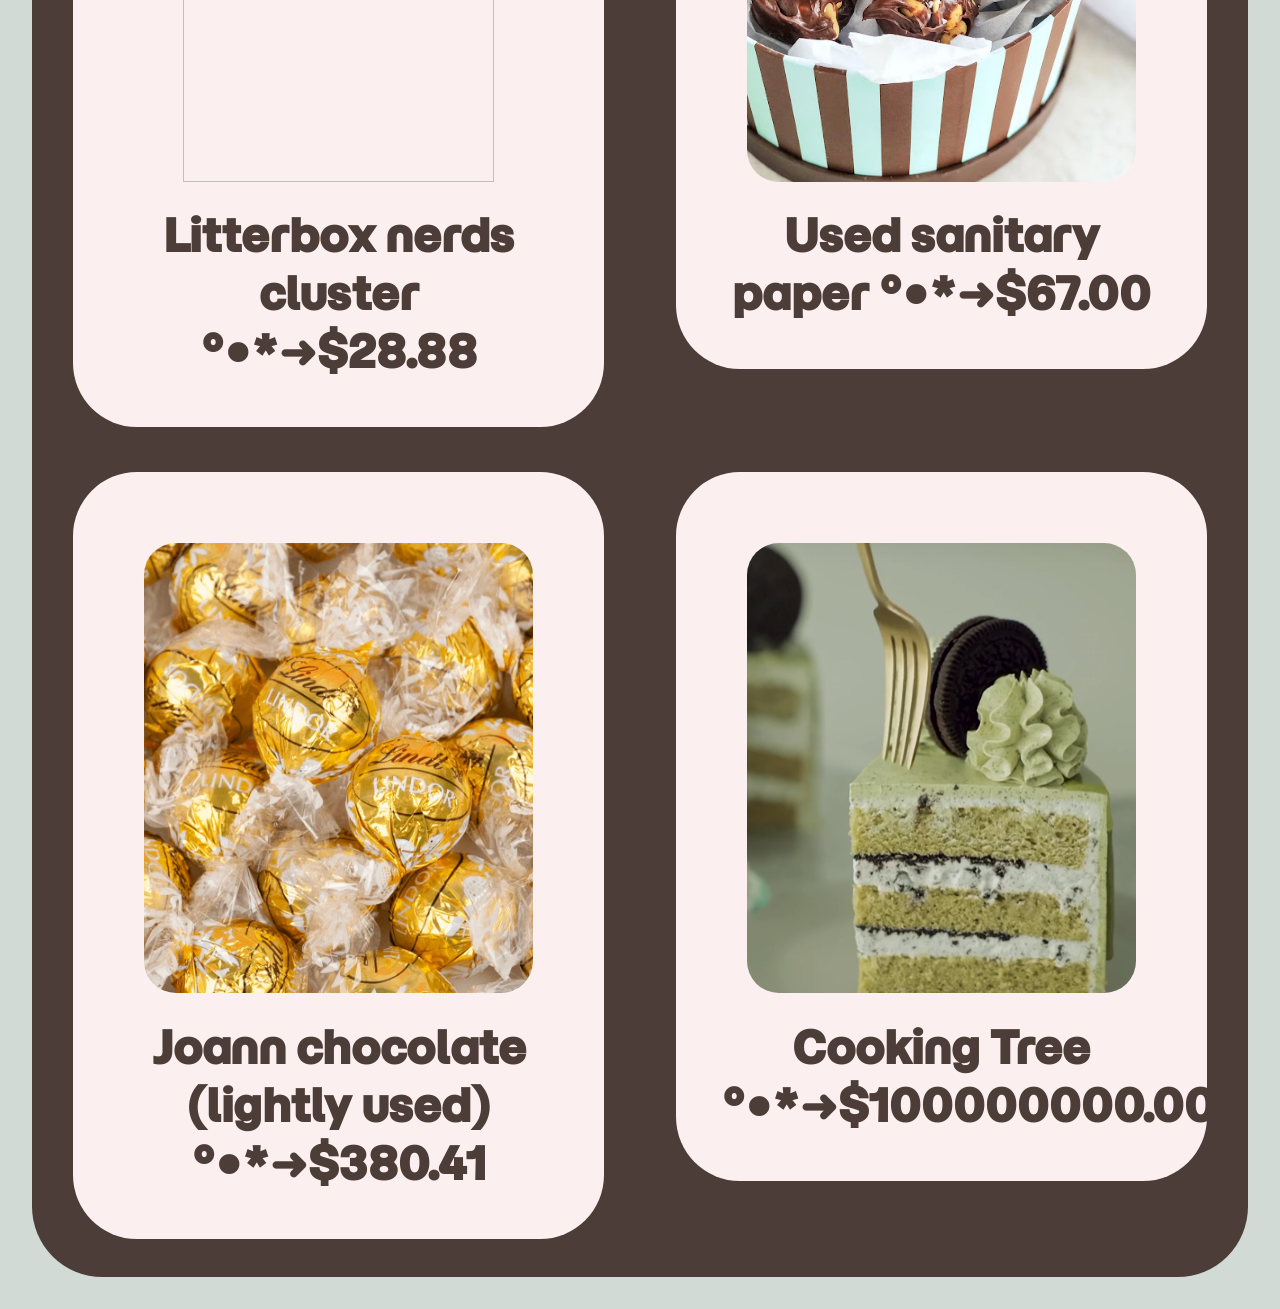
==== commit acf4a58b: "Cart Modal" ====
--- a/shopping.html
+++ b/shopping.html
@@ -66,8 +66,19 @@
             
             
         </div> -->
+
+        <div class="cartCard" id="cartCard">
+            <button type="button" class="close-btn" id = "close-btn">&times;</button>
+            <h2 class = title >Your Cart</h2>
+
+            <div class="scrollCart">
+                <div class="cartItems">
+                    <h3 style="margin: 0;">"Frazzetto teeth (good condition)</h3>
+                </div>
+            </div>
+        </div>
     </div> 
-
+ 
     <script src="shopping.js"></script>
 </body >
 </html>
--- a/shopping.css
+++ b/shopping.css
@@ -30,7 +30,7 @@
   max-width: 90%;
   color: var(--chocolate);
   
-  margin: 0px 5vw 0px 10vh;
+  margin: 0px 5vw 0px 2.5vw;
 }
 
 h2, .itemName{
@@ -43,7 +43,7 @@
   max-width: 90%;
   color: var(--chocolate);
   
-  margin: 0vh 0vw 5vh 5vh;
+  margin: 0vh 0vw 5vh 0vh;
 }
 
 h3, .sub{
@@ -56,7 +56,7 @@
   max-width: 90%;
   color: var(--chocolate);
   
-  margin: 5vh 5vh;
+  margin: 5vh 0vh;
 }
 
 
@@ -123,7 +123,7 @@
     padding: 2.5vh;
     width: 40%;
     height: fit-content;
-    min-height: 60vh;
+    min-height: 70vh;
 
     cursor: pointer;
 }
@@ -153,7 +153,7 @@
 
 /* Modal stuff */
 .modal{
-    display: none;
+    /* display: none; */
     position:fixed;
     top: 0;
     right: 0;
@@ -169,22 +169,20 @@
     animation-name: modalopen;
     animation-duration: .5s;
     
-    overflow: hidden;
+
 }
 
 .buyCard{
-    background-color: rgb(251, 240, 239);
+    background-color:var(--cream);
     opacity: 1;
-    padding: 10vh ;
-    container-type: inline-size;
+    padding: 7.5vh 5vw 2.5vh;
        
     width: 60vw;
     min-width: 800px;
-    height: 80vh;
+    /* height: 90vh; */
     min-height: 550px;
 
     margin:auto;
-    margin-top: 5vh;
 
     border-radius: 5.5vw;
     box-shadow: 0 10px 20px rgba(0, 0, 0, 0.8);
@@ -213,18 +211,19 @@
 
 .displayimg{
     object-fit: cover;
+    width: 100%;
+    height: 100%;
     object-position: center;
     border-radius: 2.5vw;
-    width: 100%;
-    height: 100%;
+
 }
 
 .addCart{
     display: flex;
     flex-direction: row;
 
-    width: 60%;
-    height:20%;
+    width: fit-content;
+    height: 15vh;
 
     justify-content: center;
     align-items: center;
@@ -271,7 +270,9 @@
 }
 
 .close-btn {
-  position: relative;            
+  position: absolute;  
+  right: 10%;  
+  top: 5%;        
   background: none;
   border: none;
 
@@ -282,9 +283,51 @@
   cursor: pointer;
   line-height: 1;
 
-  padding: 0 1vw;
+  padding: 0 0vw;
+  margin: 0;
   transition: transform 0.5s ease, color 0.5s ease;
 }
 .close-btn:hover{
     color: var(--coral)
 }
+
+/* Cart modal thing stuff */
+
+.cartCard{
+    width: 35%;
+    min-width: 400px;
+    height: 100%;
+    z-index: 10;
+
+    right: 0;
+    top: 0;
+    margin-left: auto;
+    background-color: var(--cream);
+
+    background-color:var(--cream);
+    opacity: 1;
+    padding: 5vh 2vw;
+
+    border-radius: 5vw;
+    box-shadow: 0 10px 20px rgba(0, 0, 0, 0.8);
+    box-sizing: border-box;
+}
+
+.scrollCart{
+    overflow-x: hidden;
+    overflow-y: scroll;
+
+    margin: 5vh 0vw 0;
+    height: 75%;
+    width: auto;
+}
+
+.cartItems{
+    background-color: white;
+
+    height: fit-content;
+    width: 100%;
+    border-radius: 1.5vw;
+
+    padding: 2.5vh ;
+}
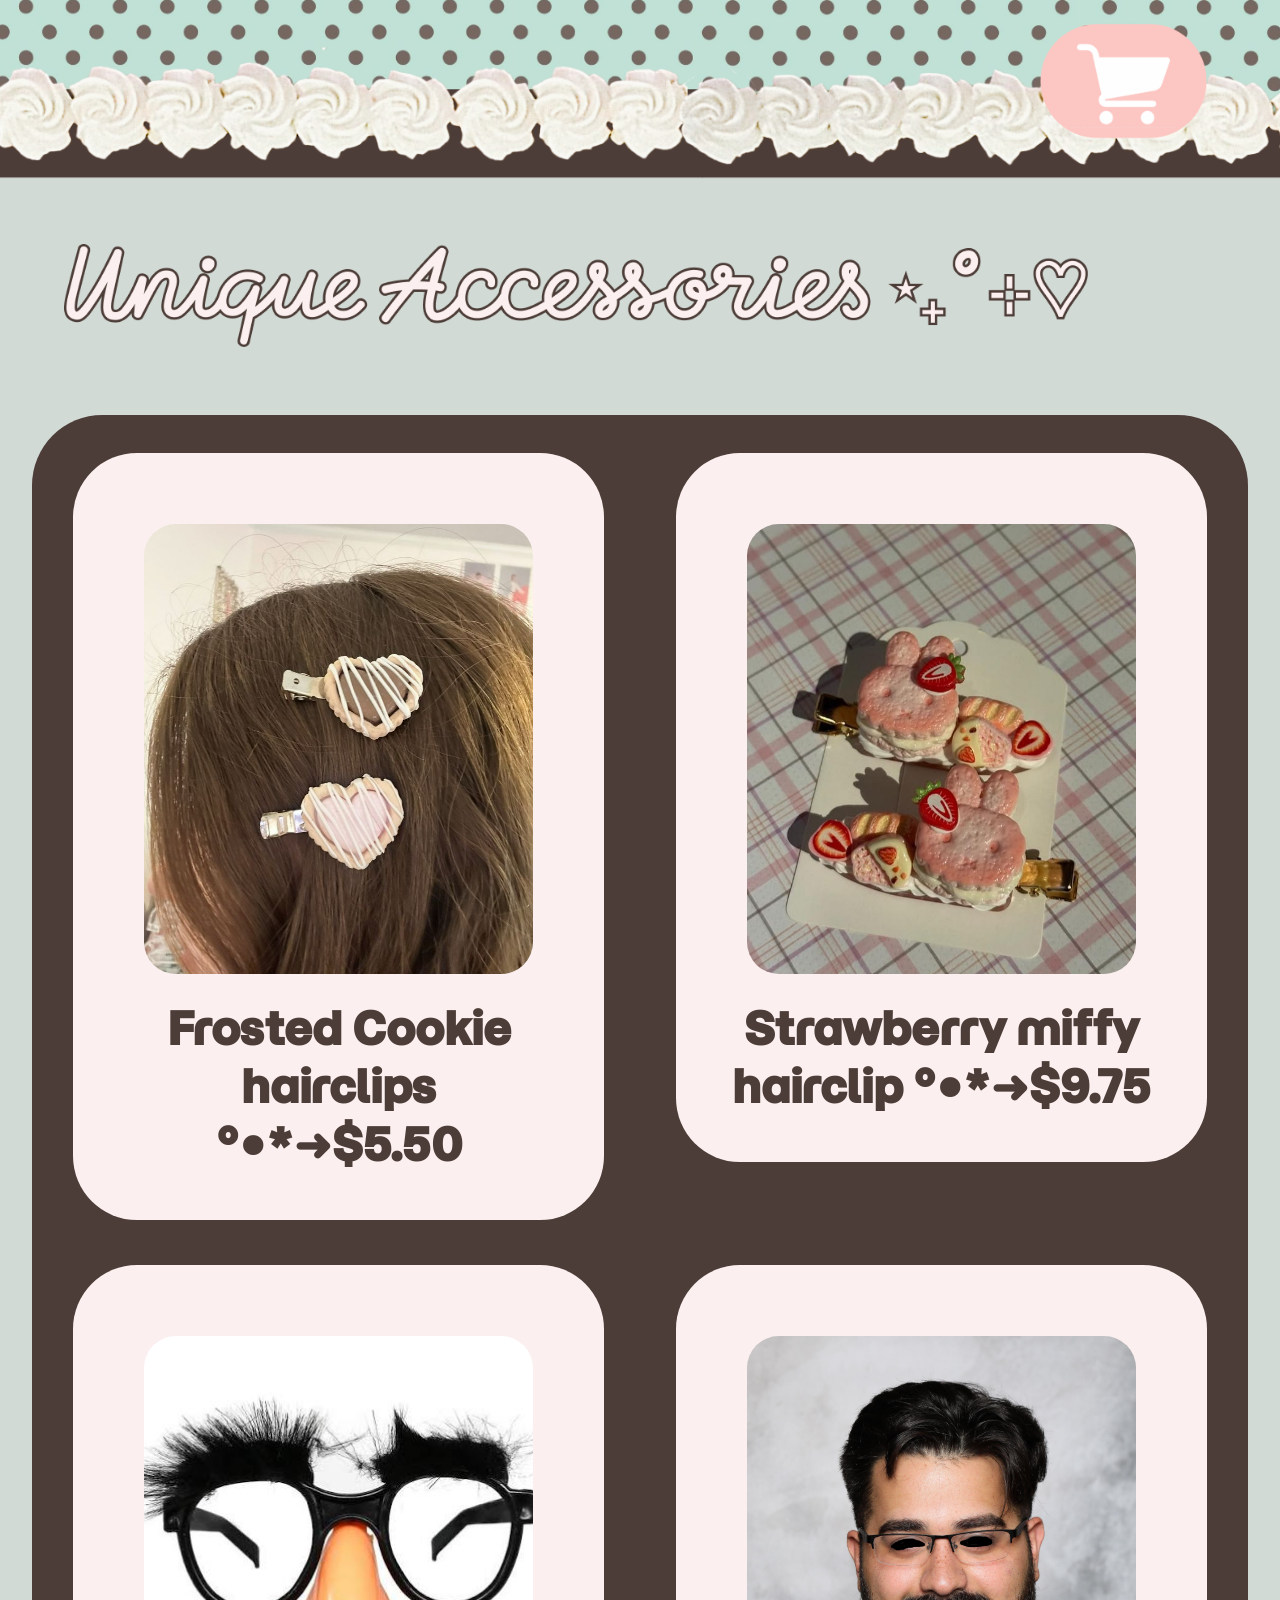
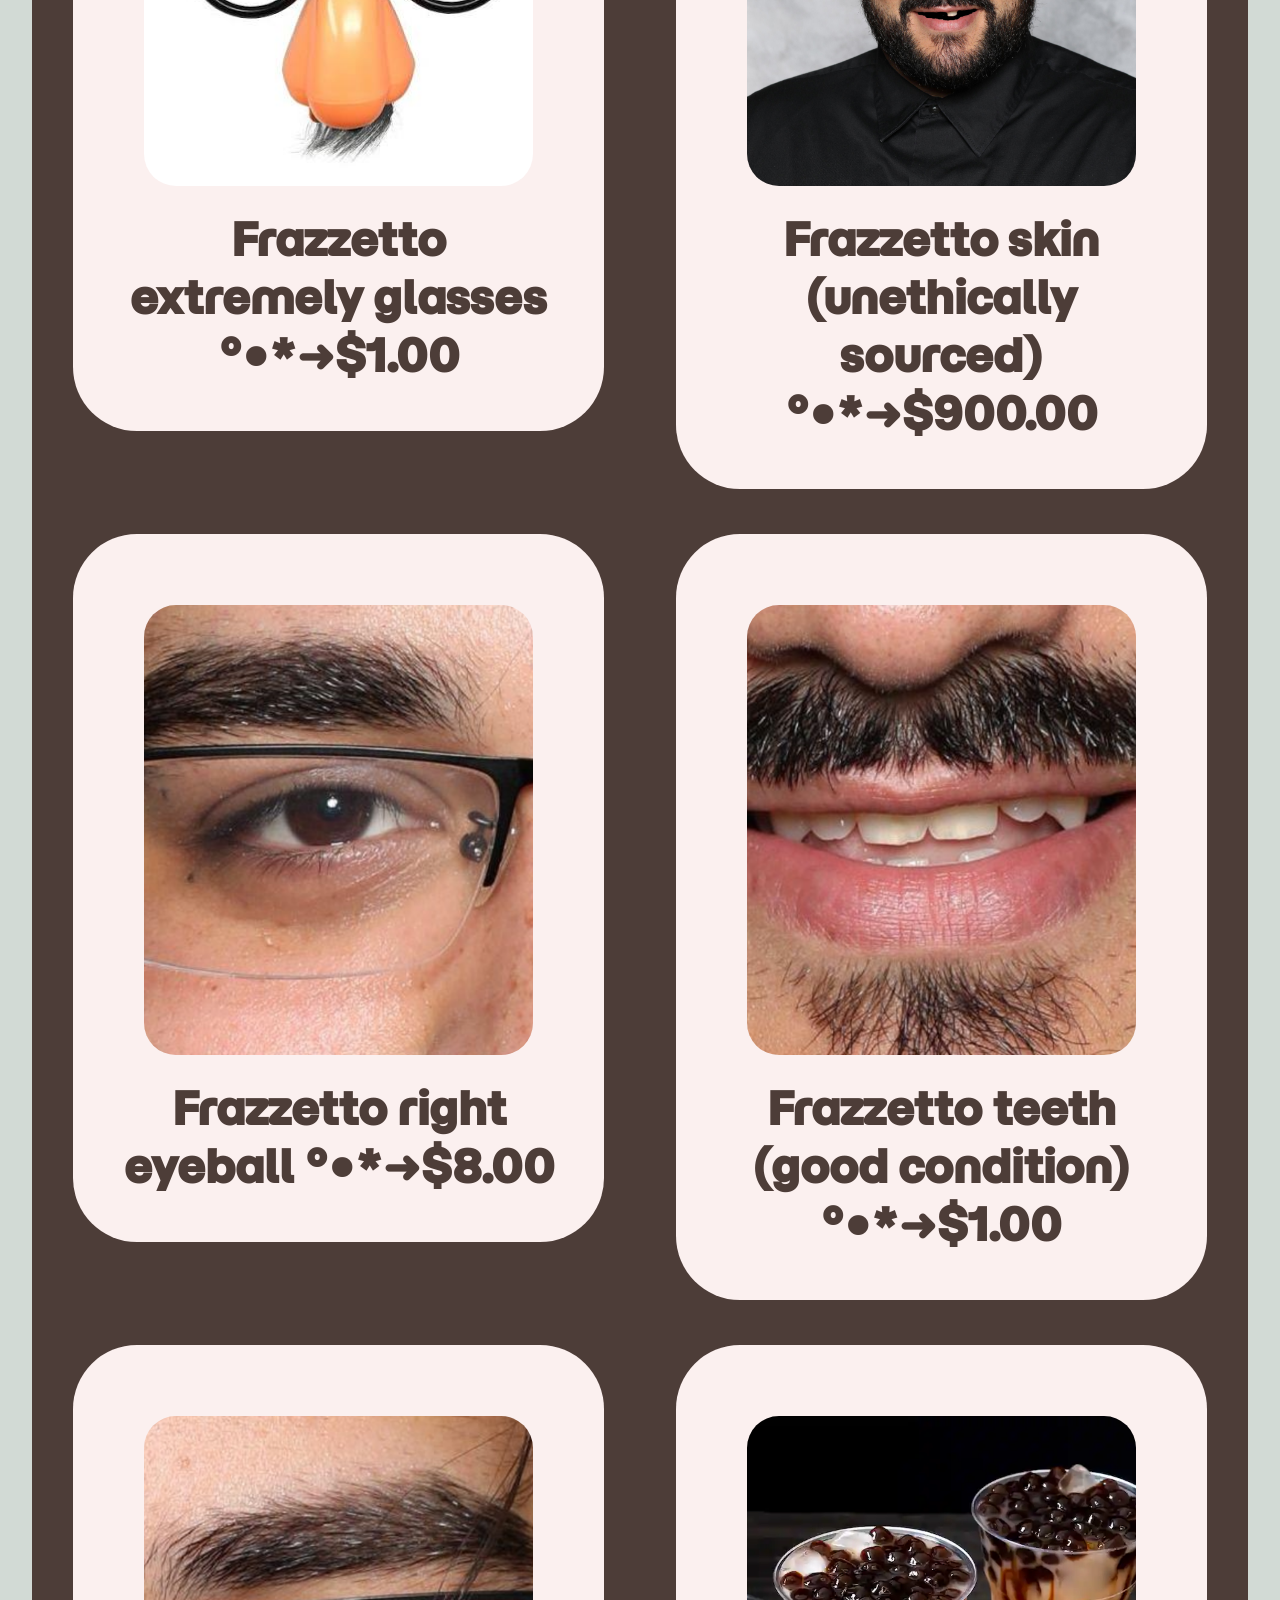
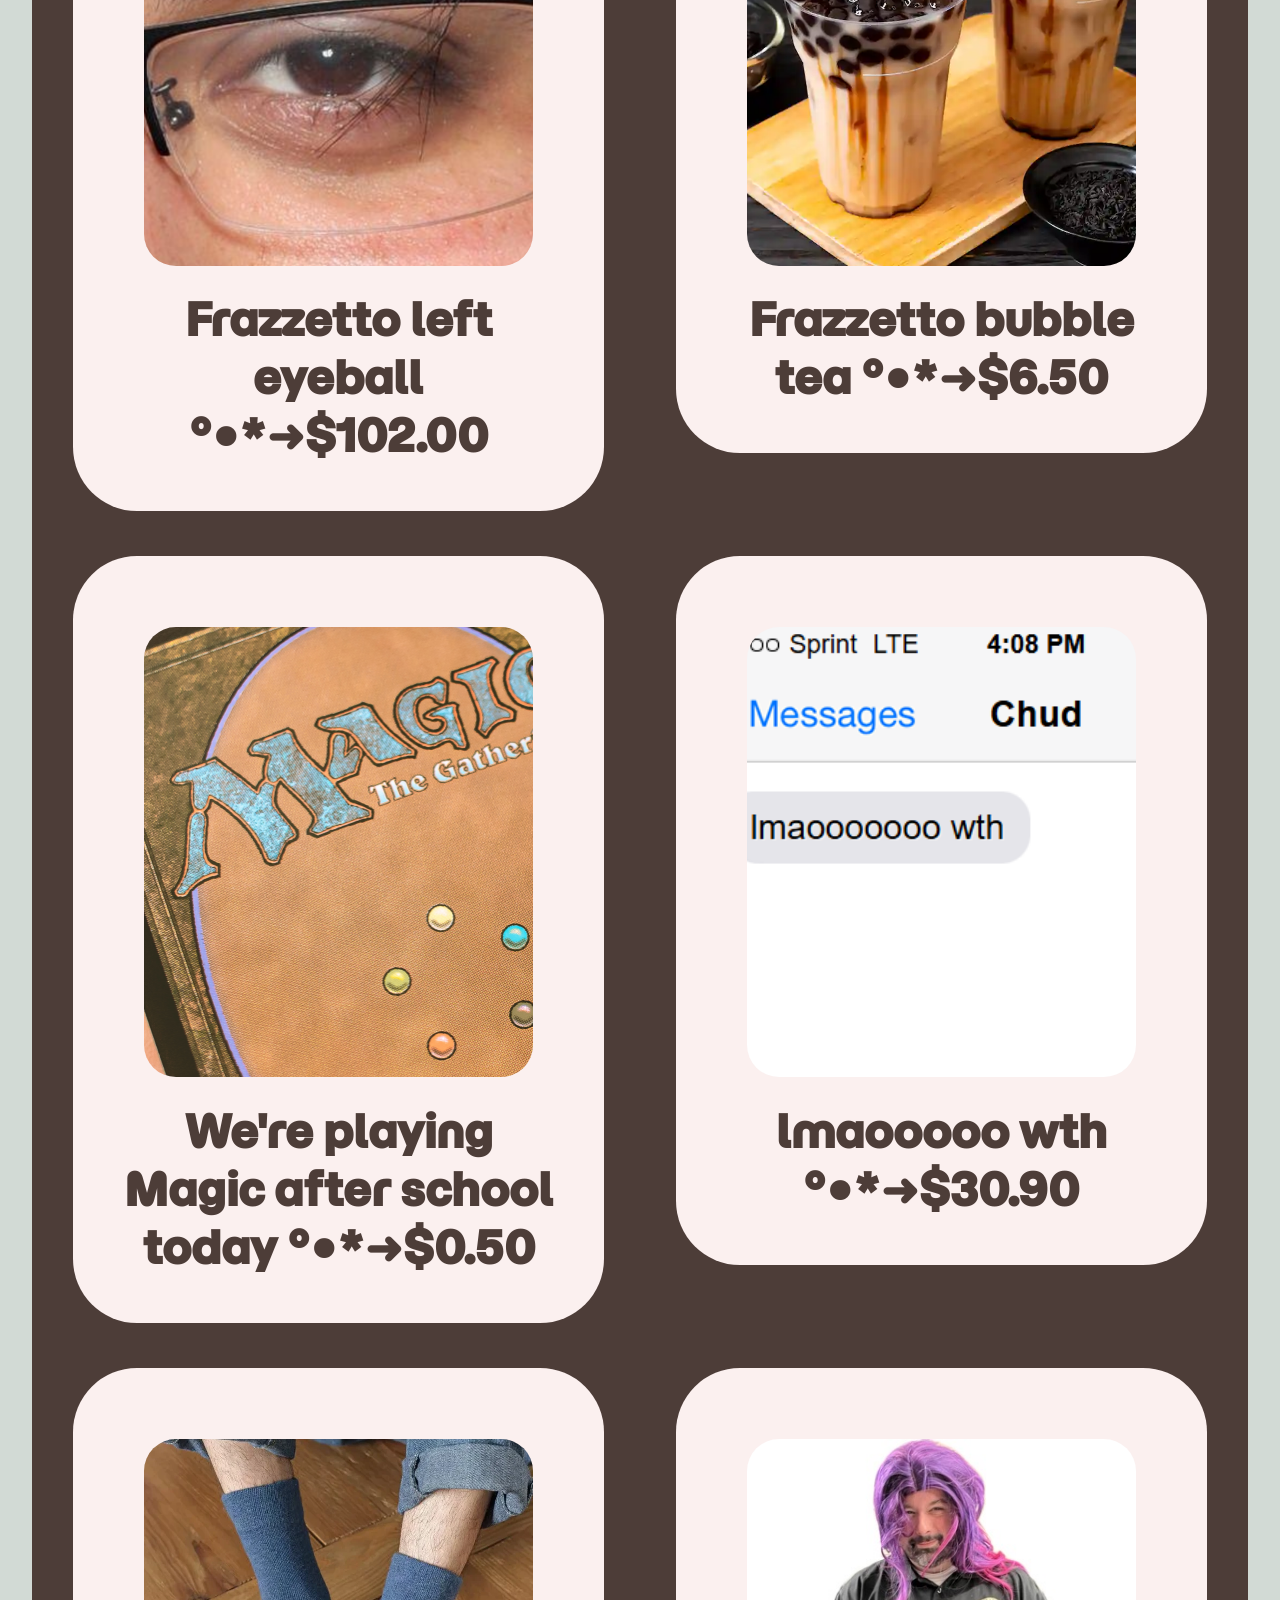
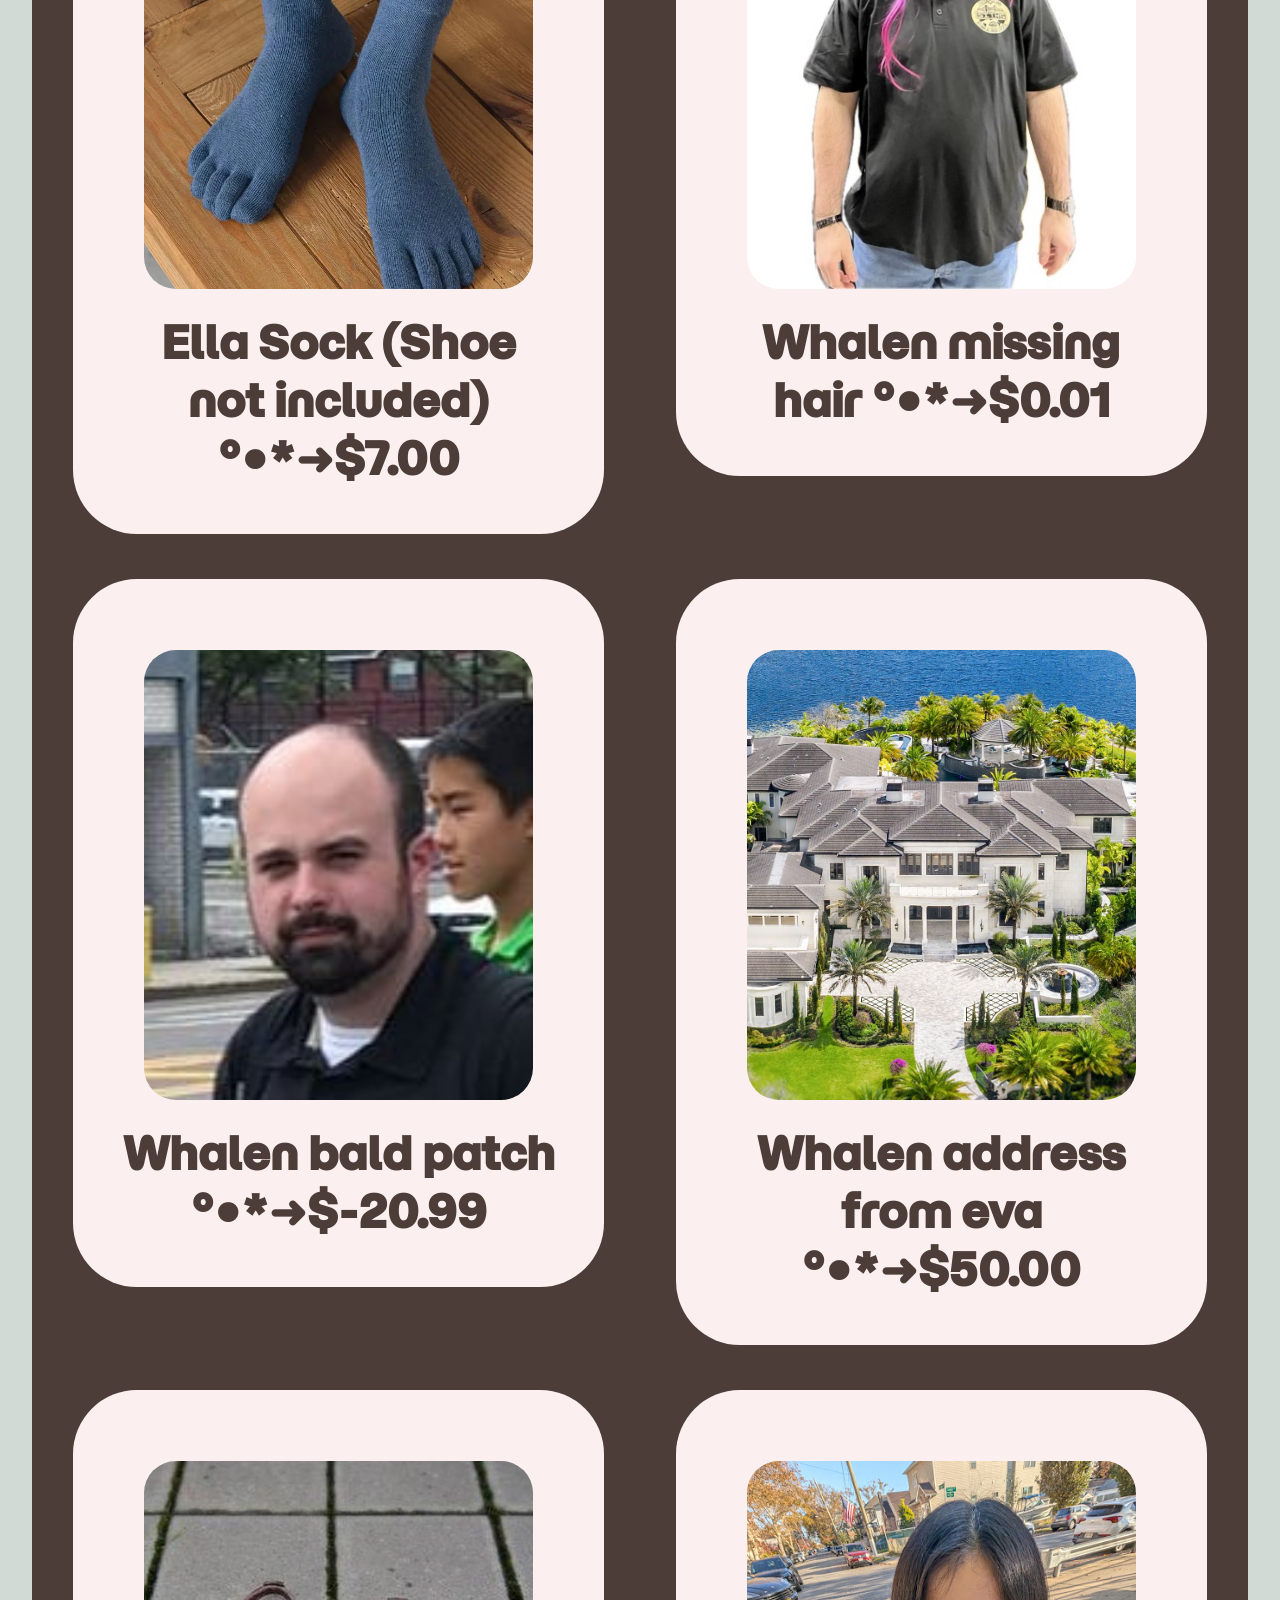
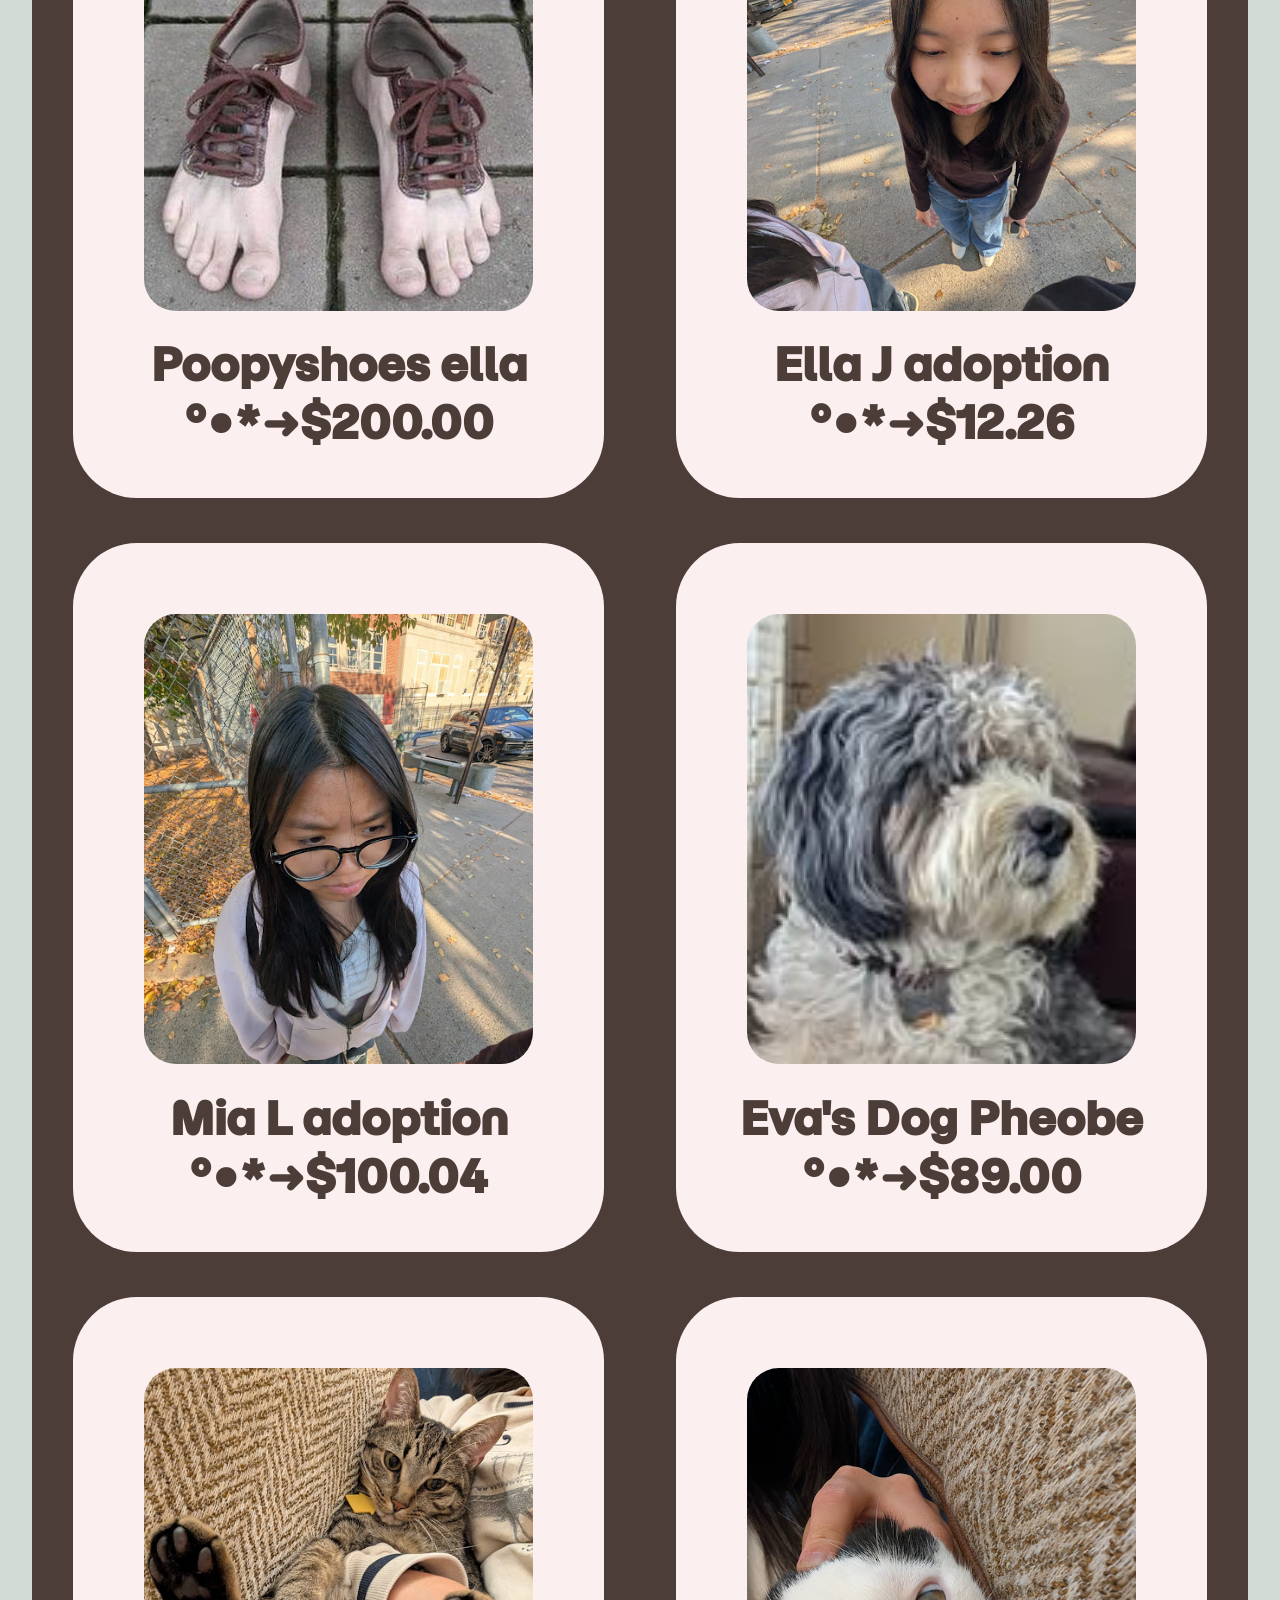
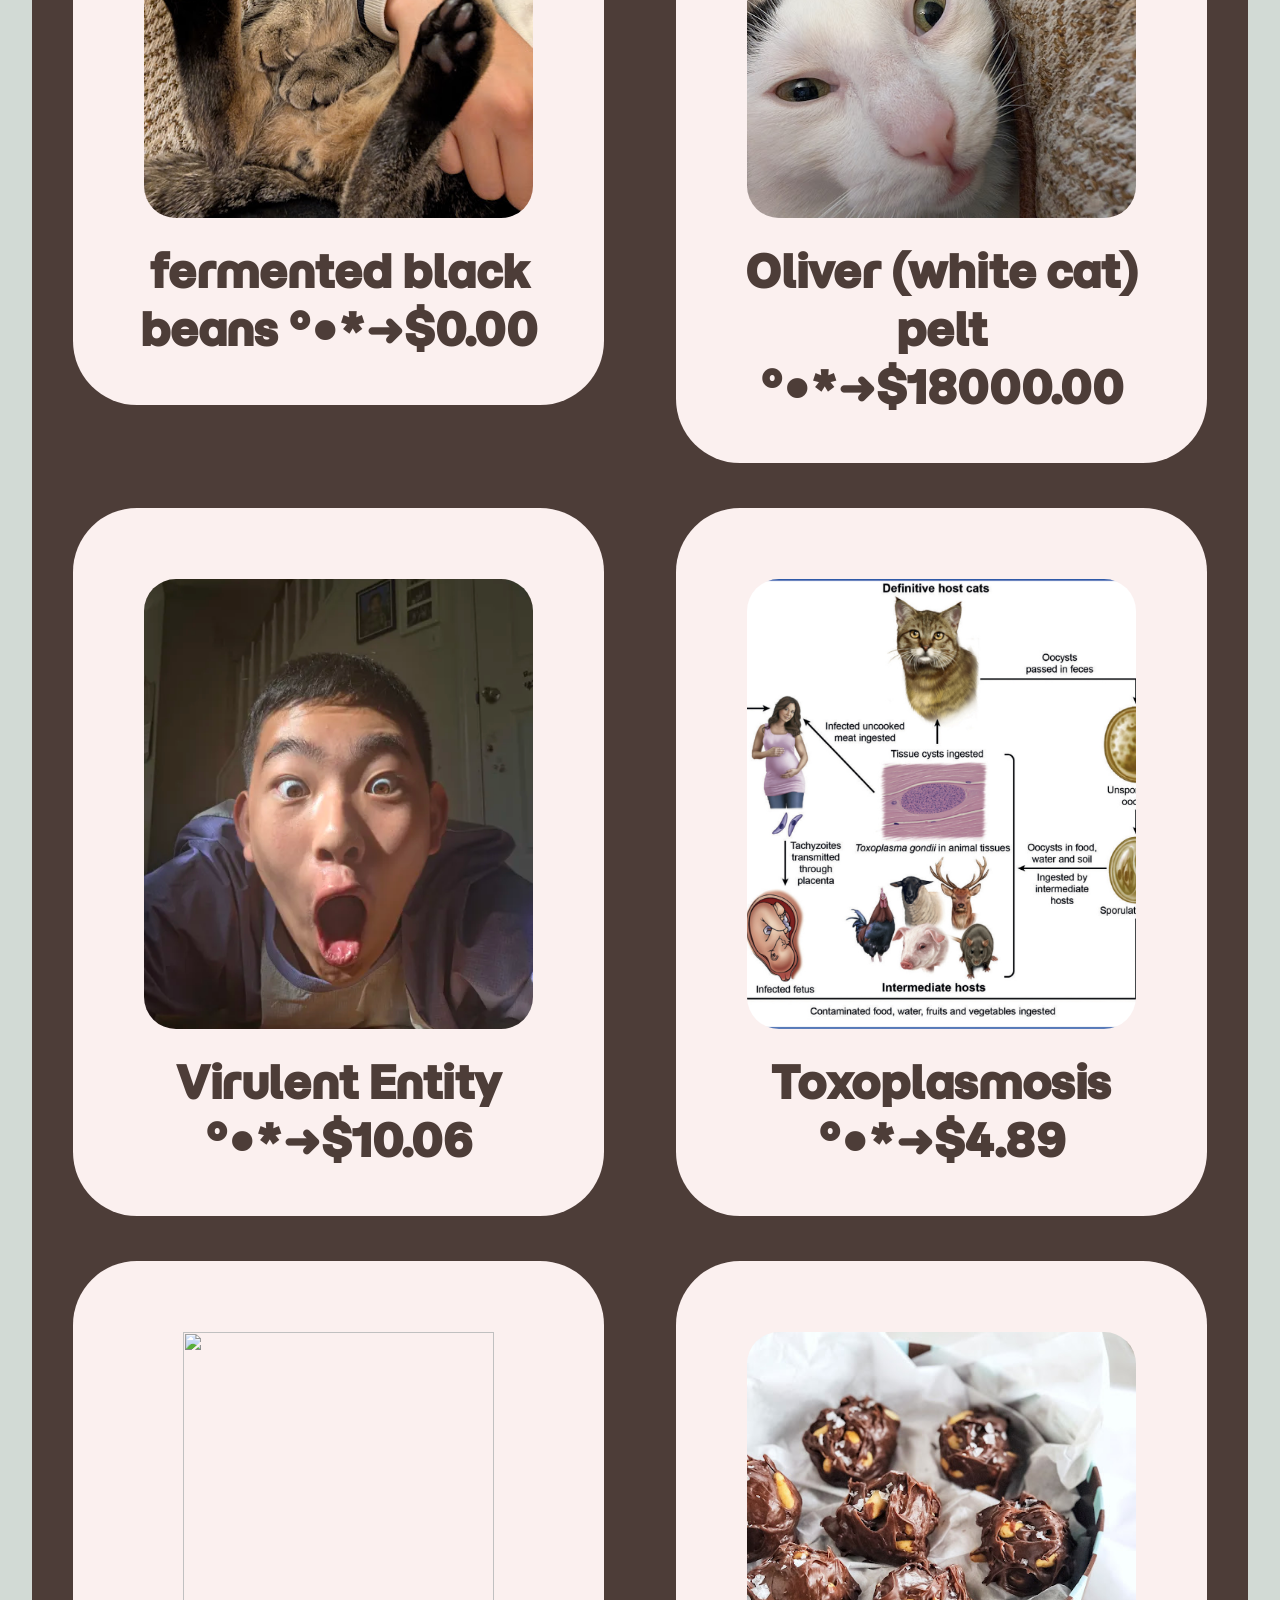
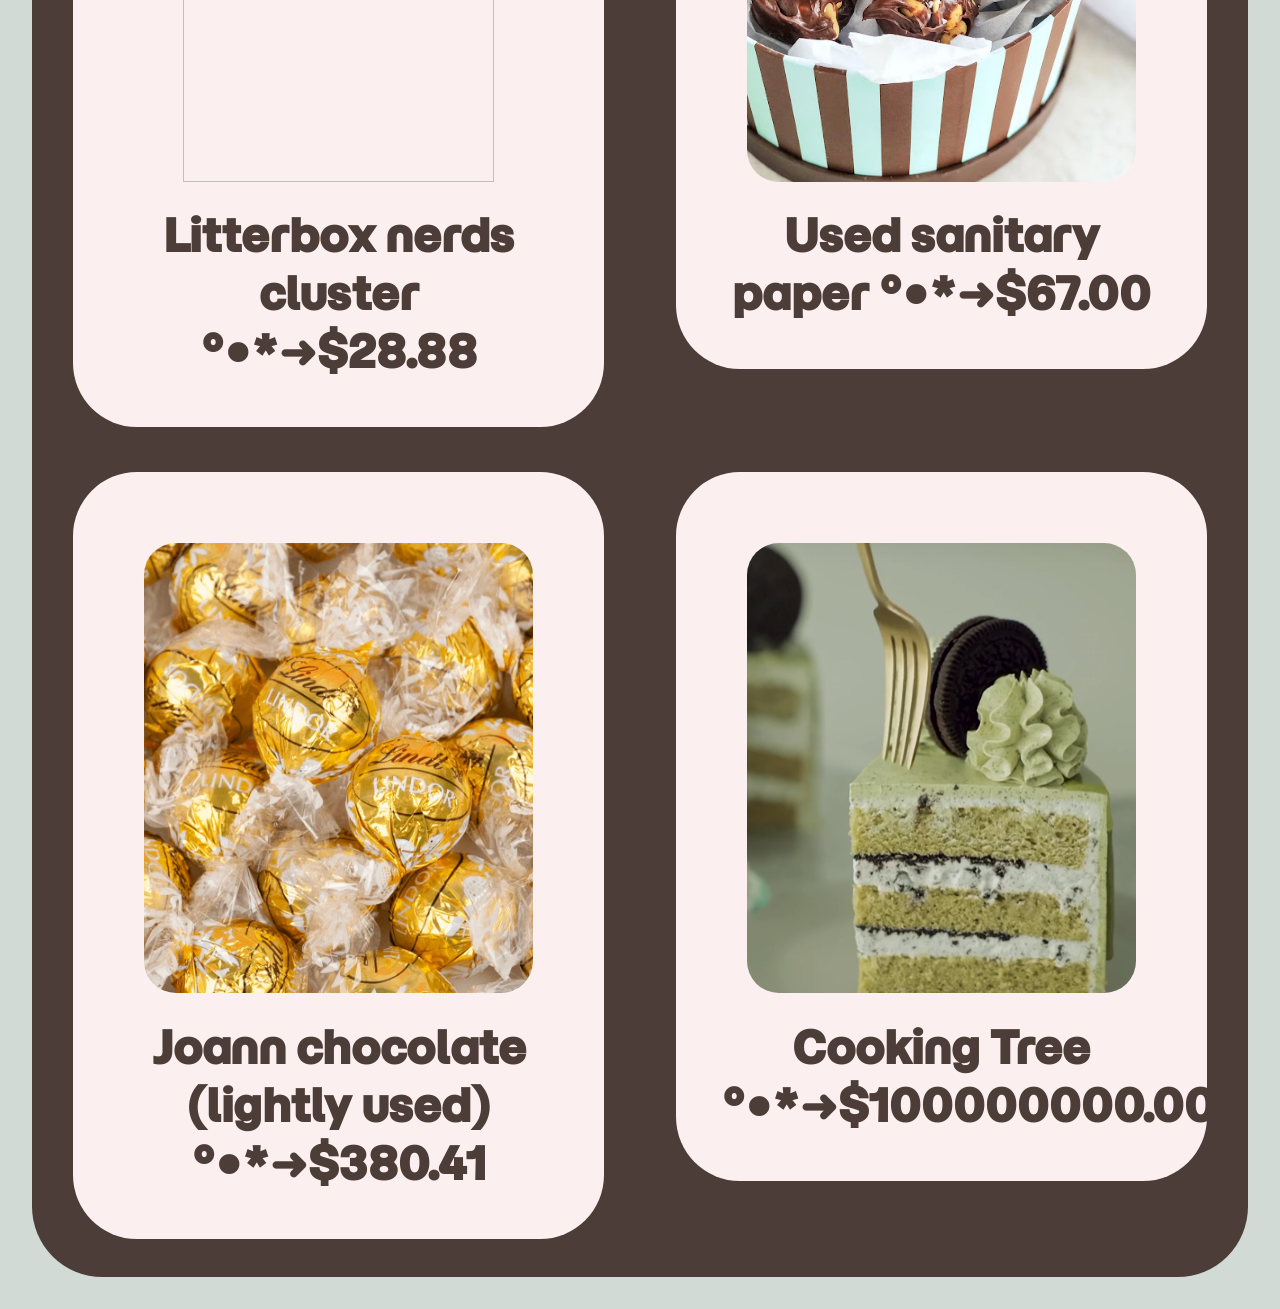
==== commit 0ef65bd2: "cart Button now works" ====
--- a/shopping.html
+++ b/shopping.html
@@ -41,6 +41,7 @@
     </div>
 
     <div class="modal" id=modal>
+        <!-- INFORMATION CARD -->
         <!-- <div class="buyCard" id="buyCard">
             <button type="button" class="close-btn" id = "close-btn">&times;</button>
             <h1 class = title>Product Information</h1>
@@ -67,16 +68,44 @@
             
         </div> -->
 
-        <div class="cartCard" id="cartCard">
+        <!-- THIS IS WHERE I MADE THE CART -->
+        <!-- <div class="cartCard" id="cartCard">
             <button type="button" class="close-btn" id = "close-btn">&times;</button>
             <h2 class = title >Your Cart</h2>
 
             <div class="scrollCart">
                 <div class="cartItems">
-                    <h3 style="margin: 0;">"Frazzetto teeth (good condition)</h3>
+                    <h3 style="max-width: 90%; margin: 0;">"a sefsef dgadr gdrgrdgdg sgfdbgrddrgra a a a athign thing</h3>
+                    <h3 class="num"> x1</h3>
+                </div>
+
+                <div class="cartItems">
+                    <h3 style="max-width: 90%; margin: 0;">"a sefsef dgadr gdrgrdgdg sgfdbgrddrgra a a a athign thing</h3>
+                    <h3 class="num"> x1</h3>
+                </div>
+                <div class="cartItems">
+                    <h3 style="max-width: 90%; margin: 0;">"a sefsef dgadr gdrgrdgdg sgfdbgrddrgra a a a athign thing</h3>
+                    <h3 class="num"> x1</h3>
+                </div>
+
+                <div class="cartItems">
+                    <h3 style="max-width: 90%; margin: 0;">"a sefsef dgadr gdrgrdgdg sgfdbgrddrgra a a a athign thing</h3>
+                    <h3 class="num"> x1</h3>
+                </div>
+                <div class="cartItems">
+                    <h3 style="max-width: 90%; margin: 0;">"a sefsef dgadr gdrgrdgdg sgfdbgrddrgra a a a athign thing</h3>
+                    <h3 class="num"> x1</h3>
+                </div>
+
+                <div class="cartItems">
+                    <h3 style="max-width: 90%; margin: 0;">"a sefsef dgadr gdrgrdgdg sgfdbgrddrgra a a a athign thing</h3>
+                    <h3 class="num"> x1</h3>
                 </div>
             </div>
-        </div>
+
+            <h2 id = total>Total: 123$</h2>
+            <button id = buyBtn>Buy</button>
+        </div> -->
     </div> 
  
     <script src="shopping.js"></script>
--- a/shopping.css
+++ b/shopping.css
@@ -5,6 +5,8 @@
     justify-content: center;
     overflow-x: hidden;
     background-color: var(--snow);
+    
+    scrollbar-color: var(--snow) transparent;
 } 
 *{
     margin: 0;
@@ -17,7 +19,7 @@
     --seagrass: #61988E;
     --snow:#D2DAD5;
     --cream:#FBF0EF;
-    --coral:#FFADAD;
+    --coral:#FCC6C2;
 }
 
 h1, .title{
@@ -153,7 +155,7 @@
 
 /* Modal stuff */
 .modal{
-    /* display: none; */
+    display: none;
     position:fixed;
     top: 0;
     right: 0;
@@ -316,18 +318,50 @@
 .scrollCart{
     overflow-x: hidden;
     overflow-y: scroll;
+    scrollbar-color: var(--snow) transparent;
 
     margin: 5vh 0vw 0;
     height: 75%;
     width: auto;
+    
 }
 
 .cartItems{
     background-color: white;
-
+    display: flex;
+    align-items: center;
     height: fit-content;
-    width: 100%;
-    border-radius: 1.5vw;
-
+    max-width: 100%;
+
+    border-radius: 2.5vw;
+    margin: 0 0 2.5% 0;
     padding: 2.5vh ;
+}
+
+.num{
+    position: absolute;
+    right: 5%;
+}
+
+#total{
+    margin-top: 5%;
+    margin-left: 1%;
+}
+
+#buyBtn{
+    position: absolute;
+    right:20%;
+    top: 89.5%;
+
+    background-color: var(--coral);
+    border:none;
+    border-radius: 5vw;
+    padding:2.5% 5%;
+
+    font-family: "Momo Trust Display", sans-serif;
+    font-weight: 400;
+    font-style: normal;
+    font-size: 3.5vh;
+    color: white;
+
 }
